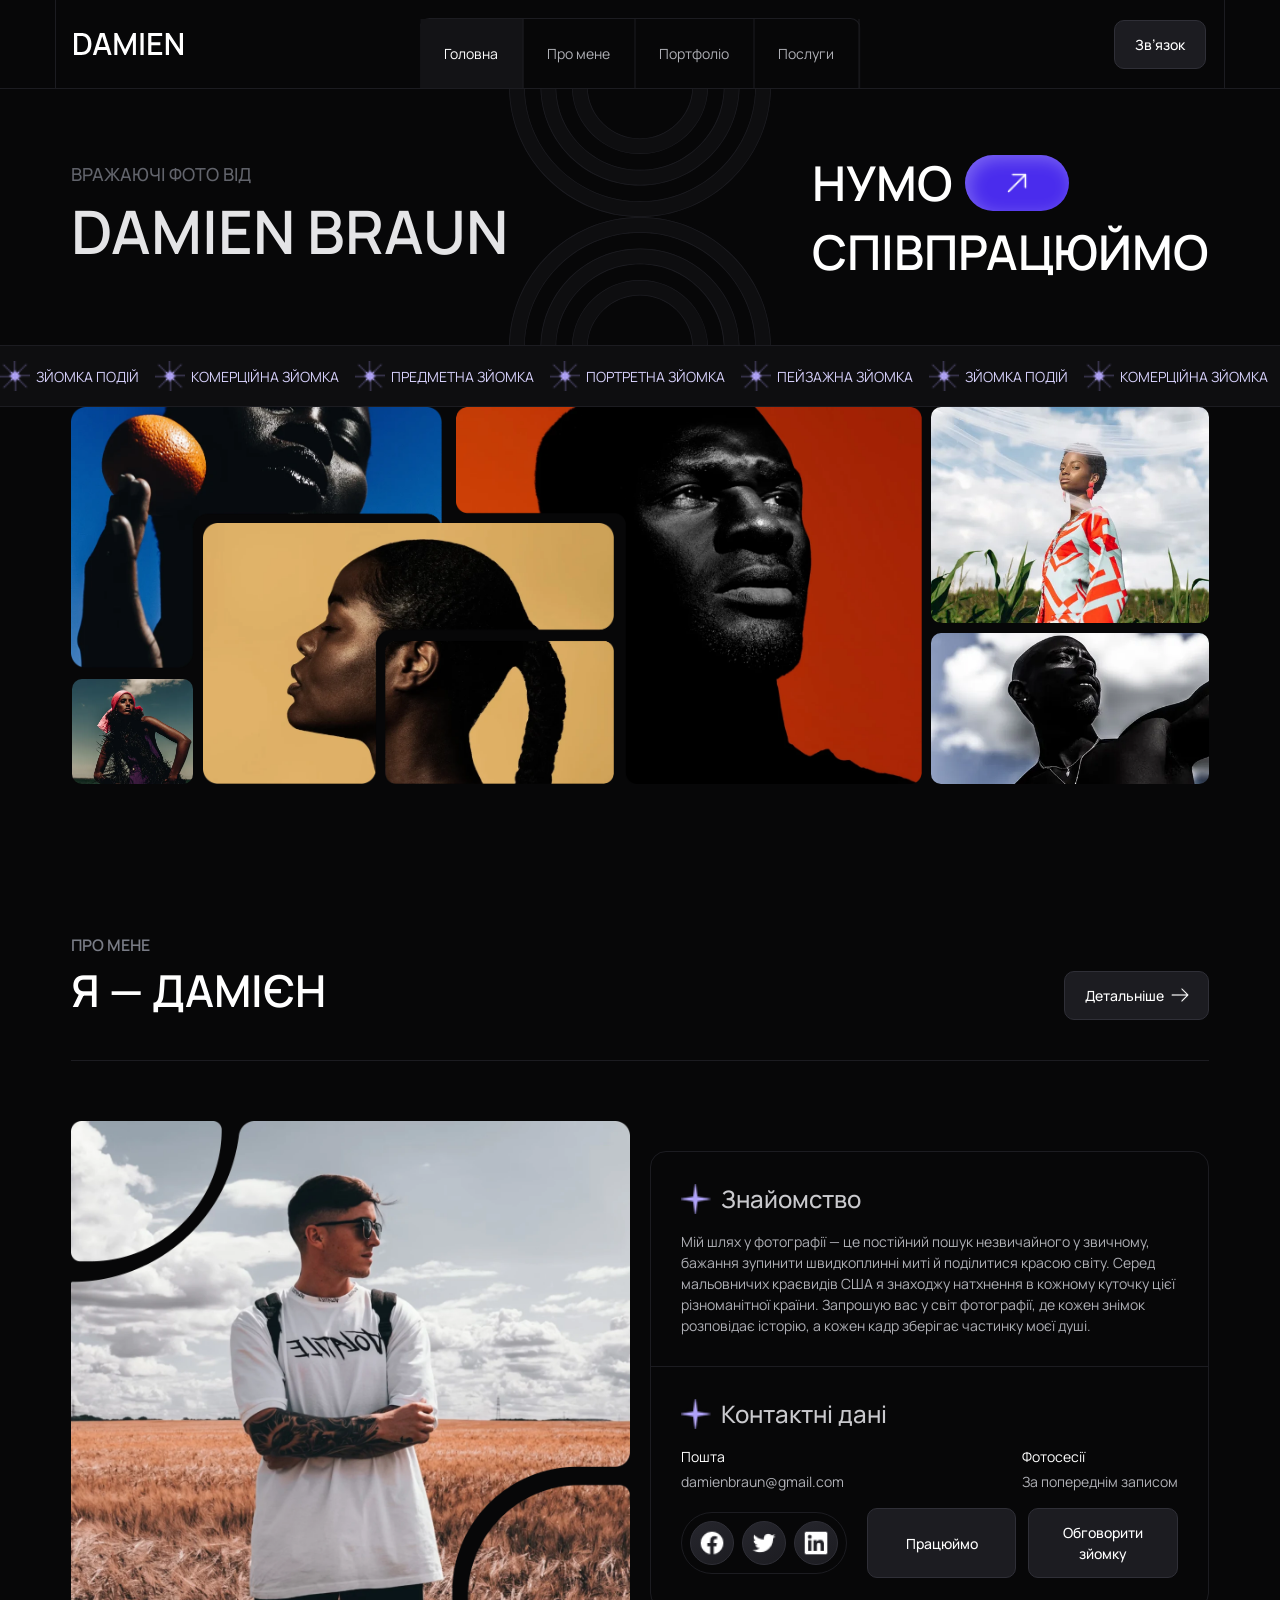
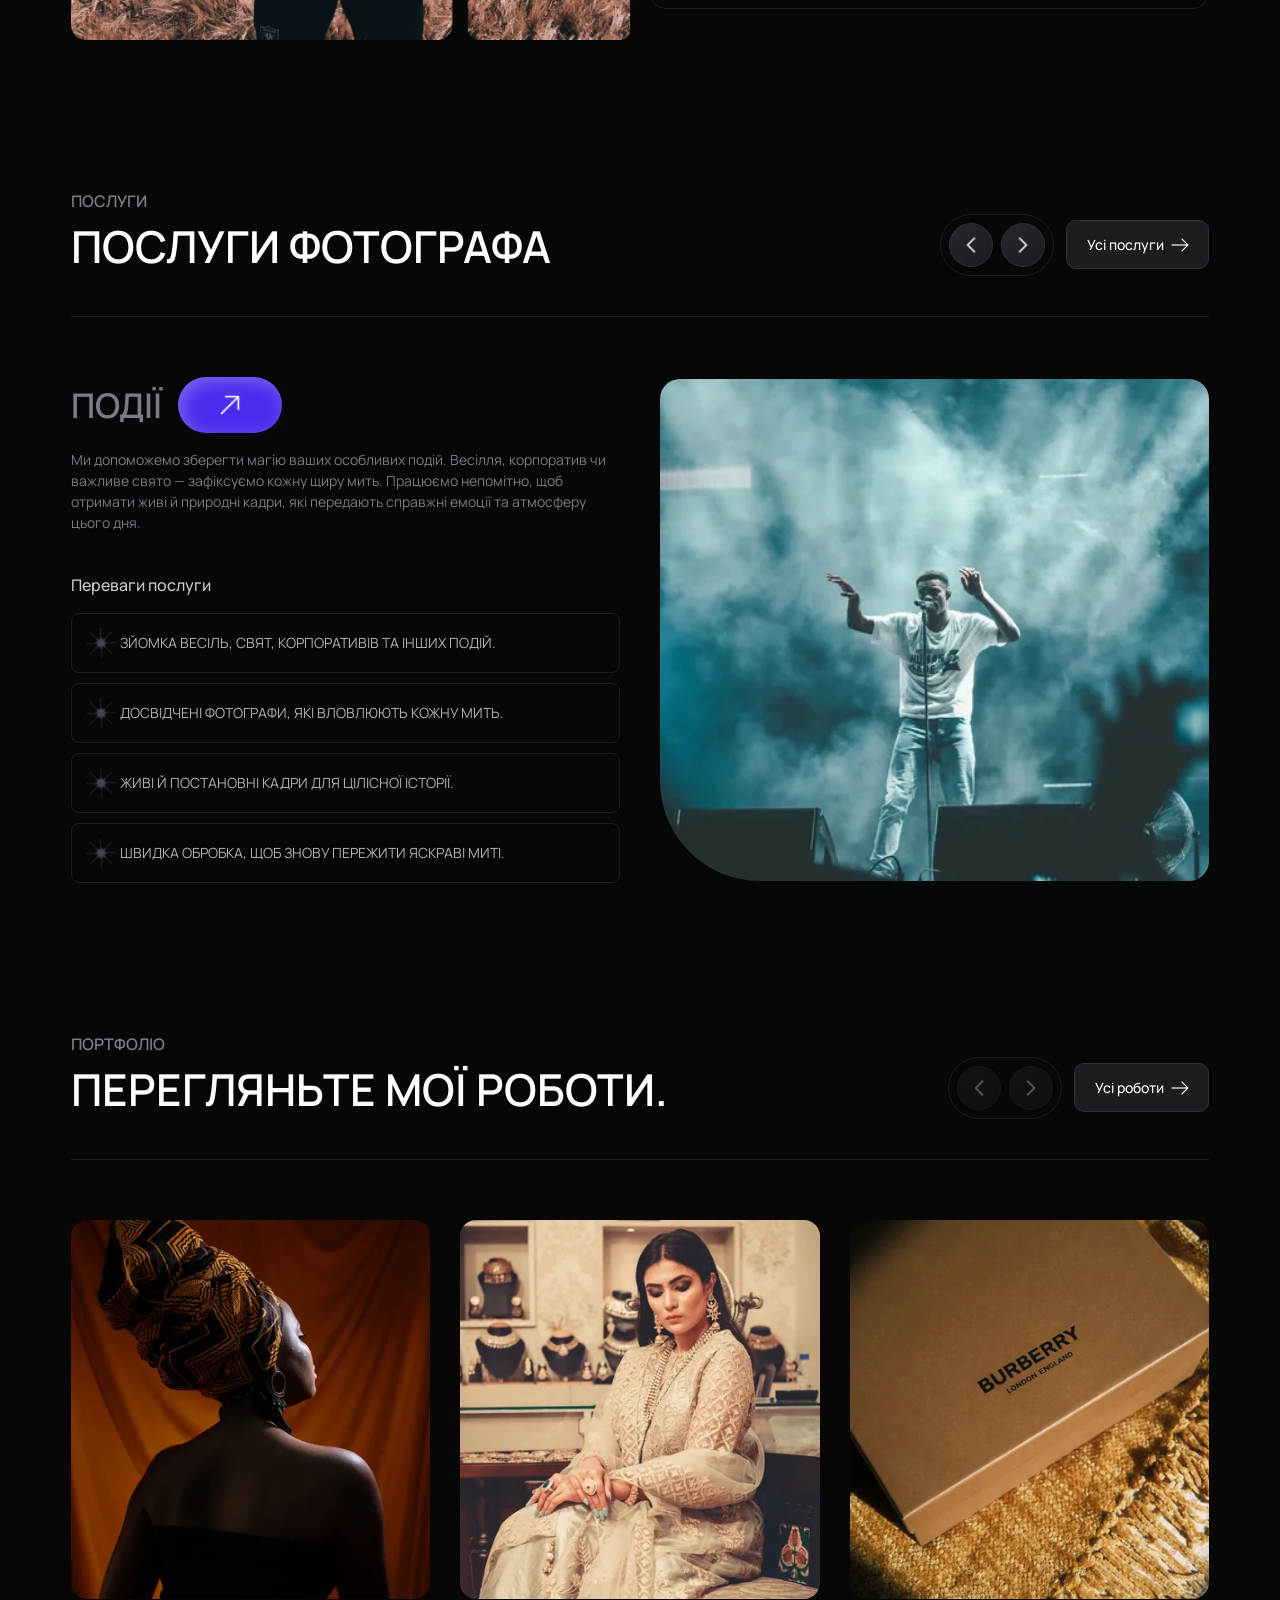
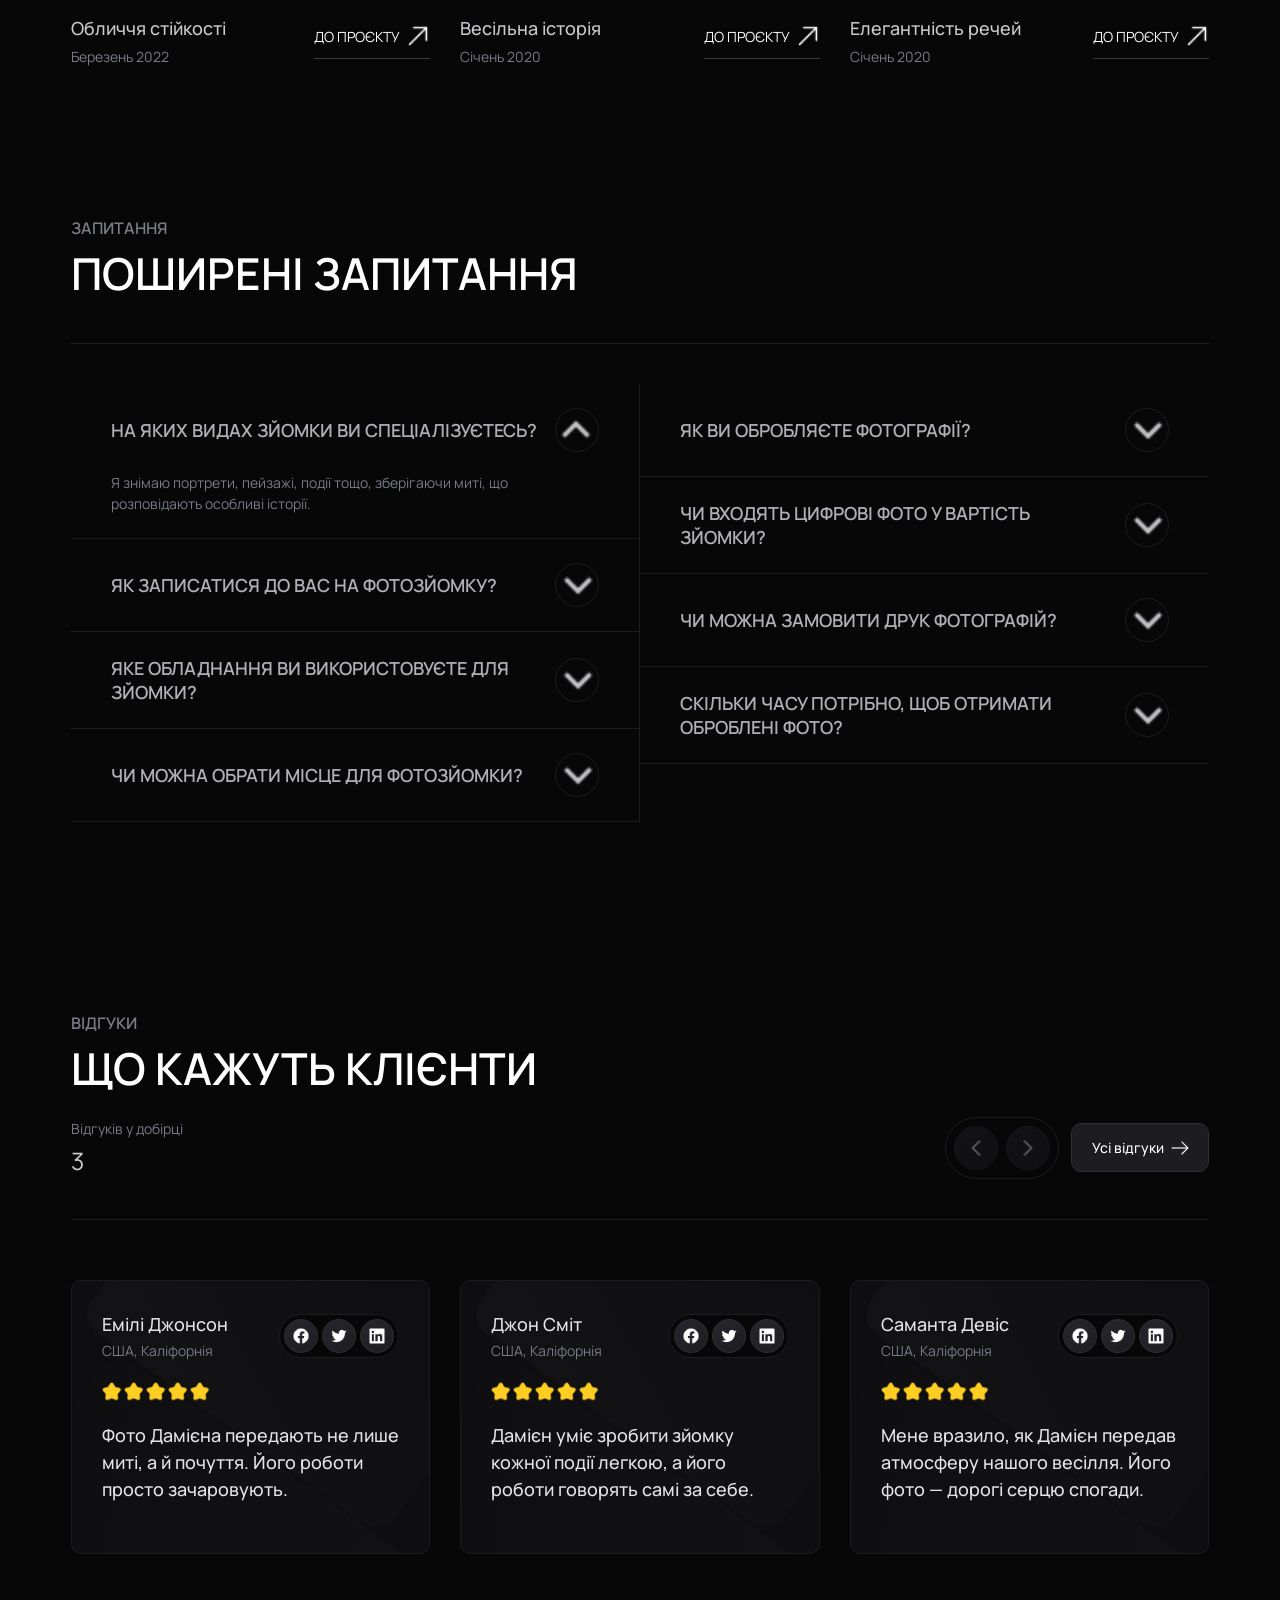
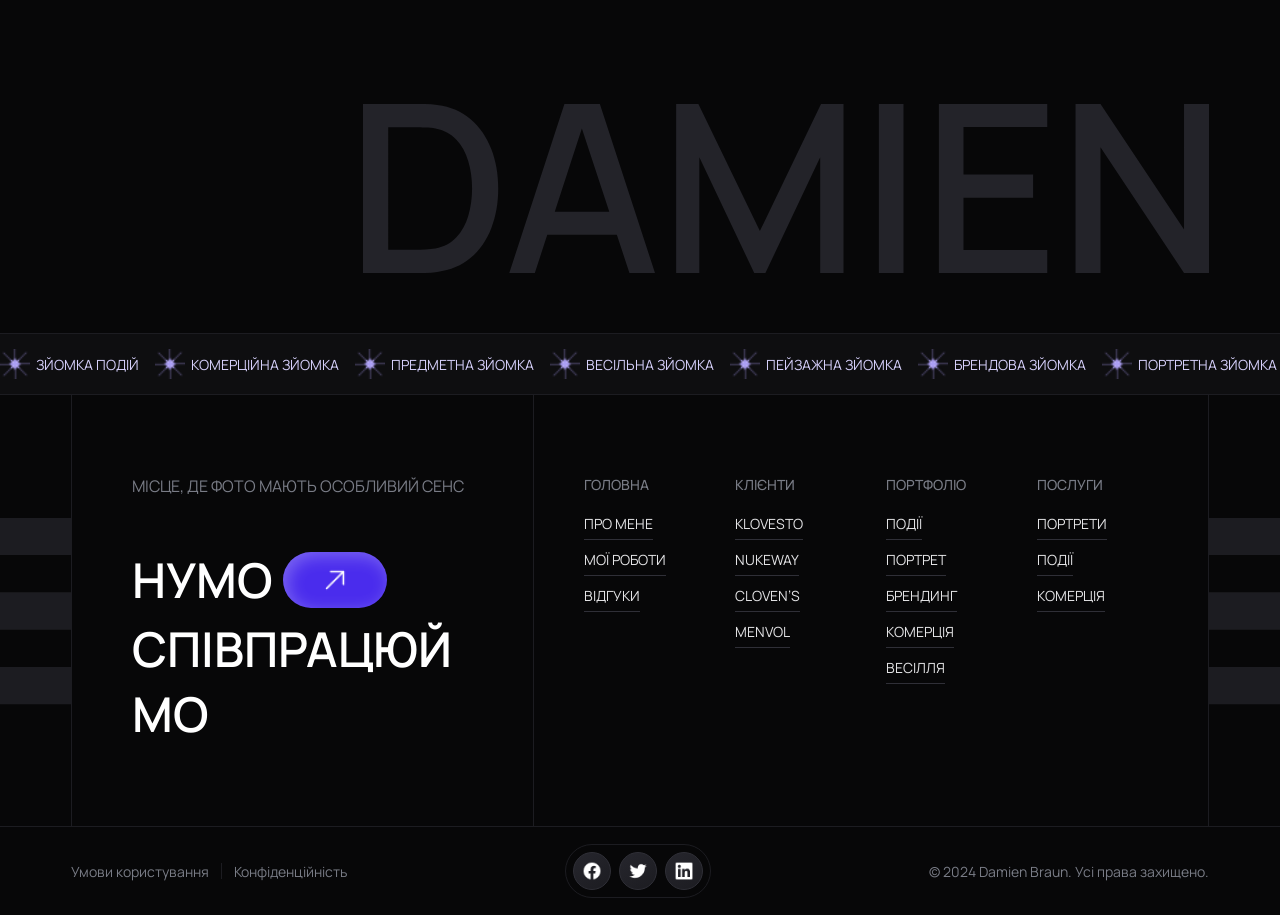
==== index.html @ 1ce7ab36 "Publish Services and unify shared site interactions Add Services packages and assets, preserve edita" ====
<!DOCTYPE html>
<html lang="uk">
    <head>
        <meta charset="UTF-8">
        <meta name="viewport" content="width=device-width, initial-scale=1.0">
        <meta name="theme-color" content="#070708">
        <meta name="color-scheme" content="dark">
        <title>Дамієн Браун — фотограф | Головна</title>
        <meta name="description" content="Портфоліо фотографа Дамієна Брауна: портрети, зйомка подій і комерційні проєкти. Перегляньте роботи, відгуки та обговоріть власну фотосесію.">
        <link rel="preconnect" href="https://fonts.googleapis.com">
        <link rel="preconnect" href="https://fonts.gstatic.com" crossorigin>
        <link href="https://fonts.googleapis.com/css2?family=Manrope:wght@400;500;600&amp;display=swap" rel="stylesheet">
        <link rel="stylesheet" href="assets/css/_variables.css">
        <link rel="stylesheet" href="assets/css/style.css">
        <link rel="icon" href="assets/favicon.svg" type="image/svg+xml">
        <script src="assets/js/main.js" defer></script>
    </head>
    <body>
        <a class="skip-link" href="#main-content">Перейти до вмісту</a>
        <header class="header" id="main-header">
            <div class="navbar">
                <a class="logo" href="index.html" aria-label="Дамієн — головна сторінка"><img src="assets/images/home/logo.svg" alt="" width="135" height="27"></a>
                <nav class="nav-links" id="nav-links" aria-label="Основна навігація">
                    <a href="index.html" class="nav-btn home active" aria-current="page">Головна</a>
                    <a href="about.html" class="nav-btn about">Про мене</a>
                    <a href="portfolio.html" class="nav-btn portfolio">Портфоліо</a>
                    <a href="services.html" class="nav-btn services">Послуги</a>
                    <button class="nav-btn mobile-contact-btn" type="button" data-dialog="contactModal" aria-haspopup="dialog">Зв’язок</button>
                </nav>
                <button class="contact-btn" id="open-modal-btn" type="button" data-dialog="contactModal" aria-haspopup="dialog" aria-label="Обговорити фотозйомку">Зв’язок</button>
                <button class="burger-menu" id="burger-menu" type="button" aria-label="Відкрити меню" aria-expanded="false" aria-controls="nav-links">
                    <span class="icon icon-menu" aria-hidden="true"></span>
                </button>
            </div>
        </header>
        <noscript><p class="contact-fallback">Для запису напишіть <a href="mailto:damienbraun@gmail.com">damienbraun@gmail.com</a>. Діалогова форма потребує JavaScript.</p></noscript>
        <main id="main-content" tabindex="-1">
            <section class="hero-section" id="home">
                <div class="hero-sub">
                    <div class="hero-text-container">
                        <p class="subtitle">Вражаючі фото від</p>
                        <h1 class="title">Damien Braun</h1>
                    </div>
                    <div class="vector-block">
                        <img src="assets/images/home/hero-decoration.svg" alt="" class="abstract-img" width="346" height="328">
                    </div>
                    <div class="hero-action-container">
                        <div class="lets-row">
                            <span class="lets-text">Нумо</span>
                            <button class="action-btn" type="button" data-dialog="contactModal" aria-haspopup="dialog" aria-label="Обговорити фотозйомку">
                                <span class="icon icon-arrow" aria-hidden="true"></span>
                            </button>
                        </div>
                        <span class="work-text">Співпрацюймо</span>
                    </div>
                </div>
            </section>
            <section class="marquee-section">
                <h2 class="visually-hidden">Види фотозйомки</h2>
                <div class="marquee-content">
                    <div class="marquee-item">
                        <span class="icon icon-spark" aria-hidden="true"></span>
                        <span>Зйомка подій</span>
                    </div>
                    <div class="marquee-item">
                        <span class="icon icon-spark" aria-hidden="true"></span>
                        <span>Комерційна зйомка</span>
                    </div>
                    <div class="marquee-item">
                        <span class="icon icon-spark" aria-hidden="true"></span>
                        <span>Предметна зйомка</span>
                    </div>
                    <div class="marquee-item">
                        <span class="icon icon-spark" aria-hidden="true"></span>
                        <span>Портретна зйомка</span>
                    </div>
                    <div class="marquee-item">
                        <span class="icon icon-spark" aria-hidden="true"></span>
                        <span>Пейзажна зйомка</span>
                    </div>
                </div>
                <div class="marquee-content" aria-hidden="true">
                    <div class="marquee-item">
                        <span class="icon icon-spark" aria-hidden="true"></span>
                        <span>Зйомка подій</span>
                    </div>
                    <div class="marquee-item">
                        <span class="icon icon-spark" aria-hidden="true"></span>
                        <span>Комерційна зйомка</span>
                    </div>
                    <div class="marquee-item">
                        <span class="icon icon-spark" aria-hidden="true"></span>
                        <span>Предметна зйомка</span>
                    </div>
                    <div class="marquee-item">
                        <span class="icon icon-spark" aria-hidden="true"></span>
                        <span>Портретна зйомка</span>
                    </div>
                    <div class="marquee-item">
                        <span class="icon icon-spark" aria-hidden="true"></span>
                        <span>Пейзажна зйомка</span>
                    </div>
                </div>
            </section>
            <section class="portfolio-collage-section">
                <h2 class="visually-hidden">Галерея робіт</h2>
                <div class="collage-container">
                    <picture class="img-1">
                        <source media="(min-width: 1760px)" srcset="assets/images/home/hero-1-desktop.webp">
                        <source media="(min-width: 640px)" srcset="assets/images/home/hero-1-laptop.webp">
                        <img src="assets/images/home/hero-1-mobile.webp" alt="Студійний портрет із помаранчем на синьому тлі" width="234" height="309" decoding="async">
                    </picture>
                    <img src="assets/images/2.webp" alt="Портрет моделі у темному вбранні на природі" class="img-2" srcset="assets/images/2-small.webp 480w, assets/images/2.webp 1120w" sizes="(min-width: 1760px) 170px, (min-width: 1024px) 140px, 11vw" width="1120" height="1400" decoding="async">
                    <picture class="img-3">
                        <source media="(min-width: 1760px)" srcset="assets/images/home/hero-3-desktop.webp">
                        <source media="(min-width: 640px)" srcset="assets/images/home/hero-3-laptop.webp">
                        <img src="assets/images/home/hero-3-mobile.webp" alt="Профіль жінки на теплому золотистому тлі" width="259" height="309" decoding="async">
                    </picture>
                    <picture class="img-4">
                        <source media="(min-width: 1760px)" srcset="assets/images/home/hero-4-desktop.webp">
                        <source media="(min-width: 640px)" srcset="assets/images/home/hero-4-laptop.webp">
                        <img src="assets/images/home/hero-4-mobile.webp" alt="Виразний чоловічий портрет на помаранчевому тлі" width="293" height="446" decoding="async">
                    </picture>
                    <img src="assets/images/5.webp" alt="Модель у яскравому вбранні серед рослин" class="img-5" srcset="assets/images/5-small.webp 480w, assets/images/5.webp 1120w" sizes="(min-width: 1760px) 390px, (min-width: 1024px) 320px, 25vw" width="1120" height="1400" decoding="async">
                    <img src="assets/images/6.webp" alt="Чорно-білий чоловічий портрет" class="img-6" srcset="assets/images/6-small.webp 480w, assets/images/6.webp 1120w" sizes="(min-width: 1760px) 390px, (min-width: 1024px) 320px, 25vw" width="1120" height="1400" decoding="async">
                </div>
            </section>
            <section class="about-section" id="about">
                <div class="about-container">
                    <div class="about-header">
                        <div class="about-text-container">
                            <span class="about-subtitle">Про мене</span>
                            <h2 class="about-title">Я — Дамієн</h2>
                        </div>
                        <a href="about.html" class="about-btn">Детальніше <span class="icon icon-arrow icon-inline" aria-hidden="true"></span></a>
                    </div>
                    <div class="about-content">
                        <picture class="about-image-block">
                            <source media="(min-width: 1760px)" srcset="assets/images/home/about-desktop.webp">
                            <source media="(min-width: 640px)" srcset="assets/images/home/about-laptop.webp">
                            <img src="assets/images/home/about-mobile.webp" alt="Дамієн Браун із камерою в полі під хмарним небом" class="about-main-img" width="716" height="750" decoding="async" loading="lazy">
                        </picture>
                        <div class="about-info-block">
                            <div class="info-top" id="about-info">
                                <div class="info-title-row">
                                    <span class="icon icon-star" aria-hidden="true"></span>
                                    <h3>Знайомство</h3>
                                </div>
                                <p class="info-paragraph">Мій шлях у фотографії — це постійний пошук незвичайного у звичному, бажання зупинити швидкоплинні миті й поділитися красою світу. Серед мальовничих краєвидів США я знаходжу натхнення в кожному куточку цієї різноманітної країни. Запрошую вас у світ фотографії, де кожен знімок розповідає історію, а кожен кадр зберігає частинку моєї душі.</p>
                            </div>
                            <div class="info-bottom">
                                <div class="info-title-row">
                                    <span class="icon icon-star" aria-hidden="true"></span>
                                    <h3>Контактні дані</h3>
                                </div>
                                <div class="contact-details">
                                    <div class="contact-col">
                                        <span class="contact-label">Пошта</span>
                                        <a class="contact-value" href="mailto:damienbraun@gmail.com">damienbraun@gmail.com</a>
                                    </div>
                                    <div class="contact-col">
                                        <span class="contact-label">Фотосесії</span>
                                        <span class="contact-value">За попереднім записом</span>
                                    </div>
                                </div>
                                <div class="contact-actions">
                                    <div class="social-buttons social-icon-container">
                                        <a href="https://www.facebook.com/" target="_blank" class="social-btn" rel="noopener noreferrer" aria-label="Facebook — головна сторінка платформи (нова вкладка)">
                                            <span class="icon icon-facebook" aria-hidden="true"></span>
                                        </a>
                                        <a href="https://x.com/" target="_blank" class="social-btn" rel="noopener noreferrer" aria-label="X — головна сторінка платформи (нова вкладка)">
                                            <span class="icon icon-twitter" aria-hidden="true"></span>
                                        </a>
                                        <a href="https://www.linkedin.com/" target="_blank" class="social-btn" rel="noopener noreferrer" aria-label="LinkedIn — головна сторінка платформи (нова вкладка)">
                                            <span class="icon icon-linkedin" aria-hidden="true"></span>
                                        </a>
                                    </div>
                                    <div class="action-buttons">
                                        <button class="action-btn-outline" type="button" data-dialog="contactModal" aria-haspopup="dialog">Працюймо</button>
                                        <button class="action-btn-outline" type="button" data-dialog="contactModal" aria-haspopup="dialog">Обговорити зйомку</button>
                                    </div>
                                </div>
                            </div>
                        </div>
                    </div>
                </div>
            </section>
            <section class="services-section" id="services">
                <div class="services-container">
                    <div class="services-header">
                        <div class="services-text-container">
                            <span class="services-subtitle">Послуги</span>
                            <h2 class="services-title">Послуги фотографа</h2>
                        </div>
                        <div class="services-actions">
                            <div class="slider-buttons">
                                <button class="slider-btn" type="button" aria-label="Попередня послуга" data-direction="-1">
                                    <span class="icon icon-left" aria-hidden="true"></span>
                                </button>
                                <button class="slider-btn" type="button" aria-label="Наступна послуга" data-direction="1">
                                    <span class="icon icon-right" aria-hidden="true"></span>
                                </button>
                            </div>
                            <button class="view-all-btn" type="button" data-dialog="servicesDialog" aria-haspopup="dialog">Усі послуги <span class="icon icon-arrow icon-inline" aria-hidden="true"></span></button>
                        </div>
                    </div>
                    <div class="services-content">
                        <div class="services-info-block">
                            <div class="service-top">
                                <div class="service-title-row">
                                    <h3>Події</h3>
                                    <button class="service-action-btn" type="button" data-dialog="contactModal" aria-haspopup="dialog" aria-label="Обговорити фотозйомку">
                                        <span class="icon icon-arrow" aria-hidden="true"></span>
                                    </button>
                                </div>
                                <p class="service-paragraph">Ми допоможемо зберегти магію ваших особливих подій. Весілля, корпоратив чи важливе свято — зафіксуємо кожну щиру мить. Працюємо непомітно, щоб отримати живі й природні кадри, які передають справжні емоції та атмосферу цього дня.</p>
                            </div>
                            <div class="service-bottom">
                                <h4>Переваги послуги</h4>
                                <ul class="highlights-list">
                                    <li class="highlight-item">
                                        <span class="icon icon-highlight" aria-hidden="true"></span>
                                        <span>Зйомка весіль, свят, корпоративів та інших подій.</span>
                                    </li>
                                    <li class="highlight-item">
                                        <span class="icon icon-highlight" aria-hidden="true"></span>
                                        <span>Досвідчені фотографи, які вловлюють кожну мить.</span>
                                    </li>
                                    <li class="highlight-item">
                                        <span class="icon icon-highlight" aria-hidden="true"></span>
                                        <span>Живі й постановні кадри для цілісної історії.</span>
                                    </li>
                                    <li class="highlight-item">
                                        <span class="icon icon-highlight" aria-hidden="true"></span>
                                        <span>Швидка обробка, щоб знову пережити яскраві миті.</span>
                                    </li>
                                </ul>
                            </div>
                        </div>
                        <div class="services-image-block">
                            <img src="assets/images/8.webp" alt="Виконавець на сцені серед світла та диму" srcset="assets/images/8-small.webp 600w, assets/images/8.webp 1400w" sizes="(min-width: 1760px) 500px, (min-width: 1024px) 30vw, 90vw" width="1400" height="933" decoding="async" loading="lazy">
                        </div>
                    </div>
                </div>
            </section>
            <section class="portfolio-works-section" id="portfolio">
                <div class="portfolio-works-container">
                    <div class="portfolio-works-header">
                        <div class="portfolio-works-text">
                            <span class="portfolio-works-subtitle">Портфоліо</span>
                            <h2 class="portfolio-works-title">Перегляньте мої роботи.</h2>
                        </div>
                        <div class="portfolio-works-actions">
                            <div class="portfolio-slider-buttons">
                                <button class="portfolio-slider-btn" type="button" aria-label="Попередня робота" data-direction="-1">
                                    <span class="icon icon-left" aria-hidden="true"></span>
                                </button>
                                <button class="portfolio-slider-btn" type="button" aria-label="Наступна робота" data-direction="1">
                                    <span class="icon icon-right" aria-hidden="true"></span>
                                </button>
                            </div>
                            <button class="portfolio-view-all" type="button" data-dialog="portfolioDialog" aria-haspopup="dialog">Усі роботи <span class="icon icon-arrow icon-inline" aria-hidden="true"></span></button>
                        </div>
                    </div>
                    <div class="portfolio-cards-container" id="portfolio-cards" tabindex="0" role="region" aria-label="Роботи фотографа">
                        <article class="portfolio-card">
                            <img src="assets/images/9.webp" alt="Студійний портрет жінки в золотистому головному уборі" class="portfolio-card-img" srcset="assets/images/9-small.webp 400w, assets/images/9.webp 933w" sizes="(min-width: 1760px) 500px, (min-width: 1024px) 30vw, 90vw" width="933" height="1400" decoding="async" loading="lazy">
                            <div class="portfolio-card-info">
                                <div class="portfolio-card-text">
                                    <h3 class="portfolio-card-title">Обличчя стійкості</h3>
                                    <span class="portfolio-card-date">Березень 2022</span>
                                </div>
                                <button class="portfolio-card-btn" type="button" data-dialog="projectDialog" aria-haspopup="dialog" aria-label="Переглянути проєкт «Обличчя стійкості»" data-project="0">
                                    <span class="portfolio-card-btn-text">До проєкту</span>
                                    <span class="icon icon-arrow" aria-hidden="true"></span>
                                </button>
                            </div>
                        </article>
                        <article class="portfolio-card">
                            <img src="assets/images/10.webp" alt="Наречена у світлій весільній сукні" class="portfolio-card-img" srcset="assets/images/10-small.webp 400w, assets/images/10.webp 933w" sizes="(min-width: 1760px) 500px, (min-width: 1024px) 30vw, 90vw" width="933" height="1400" decoding="async" loading="lazy">
                            <div class="portfolio-card-info">
                                <div class="portfolio-card-text">
                                    <h3 class="portfolio-card-title">Весільна історія</h3>
                                    <span class="portfolio-card-date">Січень 2020</span>
                                </div>
                                <button class="portfolio-card-btn" type="button" data-dialog="projectDialog" aria-haspopup="dialog" aria-label="Переглянути проєкт «Весільна історія»" data-project="1">
                                    <span class="portfolio-card-btn-text">До проєкту</span>
                                    <span class="icon icon-arrow" aria-hidden="true"></span>
                                </button>
                            </div>
                        </article>
                        <article class="portfolio-card">
                            <img src="assets/images/11.webp" alt="Предметна композиція з пакуванням бренду на теплій текстурній поверхні" class="portfolio-card-img" srcset="assets/images/11-small.webp 400w, assets/images/11.webp 933w" sizes="(min-width: 1760px) 500px, (min-width: 1024px) 30vw, 90vw" width="933" height="1400" decoding="async" loading="lazy">
                            <div class="portfolio-card-info">
                                <div class="portfolio-card-text">
                                    <h3 class="portfolio-card-title">Елегантність речей</h3>
                                    <span class="portfolio-card-date">Січень 2020</span>
                                </div>
                                <button class="portfolio-card-btn" type="button" data-dialog="projectDialog" aria-haspopup="dialog" aria-label="Переглянути проєкт «Елегантність речей»" data-project="2">
                                    <span class="portfolio-card-btn-text">До проєкту</span>
                                    <span class="icon icon-arrow" aria-hidden="true"></span>
                                </button>
                            </div>
                        </article>
                    </div>
                </div>
            </section>
            <section class="faq-section" id="faq">
                <div class="faq-container">
                    <div class="faq-header">
                        <div class="faq-text-container">
                            <span class="faq-subtitle">Запитання</span>
                            <h2 class="faq-title">Поширені запитання</h2>
                        </div>
                    </div>
                    <div class="faq-content">
                        <div class="faq-col faq-col-left">
                            <details class="faq-item" open="">
                                <summary class="faq-summary">
                                    <h3 class="faq-item-title">На яких видах зйомки ви спеціалізуєтесь?</h3>
                                    <span class="icon icon-down" aria-hidden="true"></span>
                                </summary>
                                <p class="faq-item-paragraph">Я знімаю портрети, пейзажі, події тощо, зберігаючи миті, що розповідають особливі історії.</p>
                            </details>
                            <details class="faq-item">
                                <summary class="faq-summary">
                                    <h3 class="faq-item-title">Як записатися до вас на фотозйомку?</h3>
                                    <span class="icon icon-down" aria-hidden="true"></span>
                                </summary>
                                <p class="faq-item-paragraph">Для запису заповніть контактну форму або напишіть мені на електронну пошту.</p>
                            </details>
                            <details class="faq-item">
                                <summary class="faq-summary">
                                    <h3 class="faq-item-title">Яке обладнання ви використовуєте для зйомки?</h3>
                                    <span class="icon icon-down" aria-hidden="true"></span>
                                </summary>
                                <p class="faq-item-paragraph">Для високої якості я використовую професійні камери й освітлення.</p>
                            </details>
                            <details class="faq-item">
                                <summary class="faq-summary">
                                    <h3 class="faq-item-title">Чи можна обрати місце для фотозйомки?</h3>
                                    <span class="icon icon-down" aria-hidden="true"></span>
                                </summary>
                                <p class="faq-item-paragraph">Звісно! Ми можемо провести зйомку в студії або в обраному вами місці.</p>
                            </details>
                        </div>
                        <div class="faq-col faq-col-right">
                            <details class="faq-item">
                                <summary class="faq-summary">
                                    <h3 class="faq-item-title">Як ви обробляєте фотографії?</h3>
                                    <span class="icon icon-down" aria-hidden="true"></span>
                                </summary>
                                <p class="faq-item-paragraph">Усі фото проходять ретельний відбір, корекцію кольору та якісну ретуш.</p>
                            </details>
                            <details class="faq-item">
                                <summary class="faq-summary">
                                    <h3 class="faq-item-title">Чи входять цифрові фото у вартість зйомки?</h3>
                                    <span class="icon icon-down" aria-hidden="true"></span>
                                </summary>
                                <p class="faq-item-paragraph">Так, цифрові фото високої якості входять до всіх стандартних пакетів.</p>
                            </details>
                            <details class="faq-item">
                                <summary class="faq-summary">
                                    <h3 class="faq-item-title">Чи можна замовити друк фотографій?</h3>
                                    <span class="icon icon-down" aria-hidden="true"></span>
                                </summary>
                                <p class="faq-item-paragraph">Так, друк можна замовити. Напишіть мені, щоб узгодити формат, матеріали та вартість.</p>
                            </details>
                            <details class="faq-item">
                                <summary class="faq-summary">
                                    <h3 class="faq-item-title">Скільки часу потрібно, щоб отримати оброблені фото?</h3>
                                    <span class="icon icon-down" aria-hidden="true"></span>
                                </summary>
                                <p class="faq-item-paragraph">Зазвичай це 1–2 тижні, залежно від обсягу роботи.</p>
                            </details>
                        </div>
                    </div>
                </div>
            </section>
            <section class="testimonials-section" id="testimonials">
                <div class="testimonials-container">
                    <div class="testimonials-header">
                        <div class="testimonials-header-left">
                            <div class="testimonials-text-container">
                                <span class="testimonials-subtitle">Відгуки</span>
                                <h2 class="testimonials-title">Що кажуть клієнти</h2>
                            </div>
                            <div class="testimonials-total-reviews">
                                <span class="reviews-label">Відгуків у добірці</span>
                                <span class="reviews-number">3</span>
                            </div>
                        </div>
                        <div class="testimonials-actions">
                            <div class="slider-buttons testimonials-slider-buttons">
                                <button class="slider-btn" type="button" aria-label="Попередній відгук" data-direction="-1">
                                    <span class="icon icon-left" aria-hidden="true"></span>
                                </button>
                                <button class="slider-btn" type="button" aria-label="Наступний відгук" data-direction="1">
                                    <span class="icon icon-right" aria-hidden="true"></span>
                                </button>
                            </div>
                            <button class="view-all-btn testimonials-view-all" type="button" data-dialog="reviewsDialog" aria-haspopup="dialog">Усі відгуки <span class="icon icon-arrow icon-inline" aria-hidden="true"></span></button>
                        </div>
                    </div>
                    <div class="data-feedback" id="data-feedback" role="status" hidden>
                        <span id="data-message"></span>
                        <button class="action-btn-outline" id="retry-data" type="button">Повторити</button>
                    </div>
                    <div class="testimonials-cards-container" id="testimonial-cards" tabindex="0" role="region" aria-label="Відгуки клієнтів">
                        <article class="testimonial-card">
                            <div class="testimonial-card-header">
                                <div class="testimonial-client-info">
                                    <h3 class="client-name">Емілі Джонсон</h3>
                                    <span class="client-location">США, Каліфорнія</span>
                                </div>
                                <div class="testimonial-socials social-icon-container">
                                    <a href="https://www.facebook.com/" target="_blank" class="social-btn-small" rel="noopener noreferrer" aria-label="Facebook — головна сторінка платформи (нова вкладка)">
                                        <span class="icon icon-facebook" aria-hidden="true"></span>
                                    </a>
                                    <a href="https://x.com/" target="_blank" class="social-btn-small" rel="noopener noreferrer" aria-label="X — головна сторінка платформи (нова вкладка)">
                                        <span class="icon icon-twitter" aria-hidden="true"></span>
                                    </a>
                                    <a href="https://www.linkedin.com/" target="_blank" class="social-btn-small" rel="noopener noreferrer" aria-label="LinkedIn — головна сторінка платформи (нова вкладка)">
                                        <span class="icon icon-linkedin" aria-hidden="true"></span>
                                    </a>
                                </div>
                            </div>
                            <div class="testimonial-stars" role="img" aria-label="Оцінка: 5 із 5">
                                <span class="icon icon-rating" aria-hidden="true"></span>
                                <span class="icon icon-rating" aria-hidden="true"></span>
                                <span class="icon icon-rating" aria-hidden="true"></span>
                                <span class="icon icon-rating" aria-hidden="true"></span>
                                <span class="icon icon-rating" aria-hidden="true"></span>
                            </div>
                            <p class="testimonial-text">Фото Дамієна передають не лише миті, а й почуття. Його роботи просто зачаровують.</p>
                        </article>
                        <article class="testimonial-card">
                            <div class="testimonial-card-header">
                                <div class="testimonial-client-info">
                                    <h3 class="client-name">Джон Сміт</h3>
                                    <span class="client-location">США, Каліфорнія</span>
                                </div>
                                <div class="testimonial-socials social-icon-container">
                                    <a href="https://www.facebook.com/" target="_blank" class="social-btn-small" rel="noopener noreferrer" aria-label="Facebook — головна сторінка платформи (нова вкладка)">
                                        <span class="icon icon-facebook" aria-hidden="true"></span>
                                    </a>
                                    <a href="https://x.com/" target="_blank" class="social-btn-small" rel="noopener noreferrer" aria-label="X — головна сторінка платформи (нова вкладка)">
                                        <span class="icon icon-twitter" aria-hidden="true"></span>
                                    </a>
                                    <a href="https://www.linkedin.com/" target="_blank" class="social-btn-small" rel="noopener noreferrer" aria-label="LinkedIn — головна сторінка платформи (нова вкладка)">
                                        <span class="icon icon-linkedin" aria-hidden="true"></span>
                                    </a>
                                </div>
                            </div>
                            <div class="testimonial-stars" role="img" aria-label="Оцінка: 5 із 5">
                                <span class="icon icon-rating" aria-hidden="true"></span>
                                <span class="icon icon-rating" aria-hidden="true"></span>
                                <span class="icon icon-rating" aria-hidden="true"></span>
                                <span class="icon icon-rating" aria-hidden="true"></span>
                                <span class="icon icon-rating" aria-hidden="true"></span>
                            </div>
                            <p class="testimonial-text">Дамієн уміє зробити зйомку кожної події легкою, а його роботи говорять самі за себе.</p>
                        </article>
                        <article class="testimonial-card">
                            <div class="testimonial-card-header">
                                <div class="testimonial-client-info">
                                    <h3 class="client-name">Саманта Девіс</h3>
                                    <span class="client-location">США, Каліфорнія</span>
                                </div>
                                <div class="testimonial-socials social-icon-container">
                                    <a href="https://www.facebook.com/" target="_blank" class="social-btn-small" rel="noopener noreferrer" aria-label="Facebook — головна сторінка платформи (нова вкладка)">
                                        <span class="icon icon-facebook" aria-hidden="true"></span>
                                    </a>
                                    <a href="https://x.com/" target="_blank" class="social-btn-small" rel="noopener noreferrer" aria-label="X — головна сторінка платформи (нова вкладка)">
                                        <span class="icon icon-twitter" aria-hidden="true"></span>
                                    </a>
                                    <a href="https://www.linkedin.com/" target="_blank" class="social-btn-small" rel="noopener noreferrer" aria-label="LinkedIn — головна сторінка платформи (нова вкладка)">
                                        <span class="icon icon-linkedin" aria-hidden="true"></span>
                                    </a>
                                </div>
                            </div>
                            <div class="testimonial-stars" role="img" aria-label="Оцінка: 5 із 5">
                                <span class="icon icon-rating" aria-hidden="true"></span>
                                <span class="icon icon-rating" aria-hidden="true"></span>
                                <span class="icon icon-rating" aria-hidden="true"></span>
                                <span class="icon icon-rating" aria-hidden="true"></span>
                                <span class="icon icon-rating" aria-hidden="true"></span>
                            </div>
                            <p class="testimonial-text">Мене вразило, як Дамієн передав атмосферу нашого весілля. Його фото — дорогі серцю спогади.</p>
                        </article>
                    </div>
                    <noscript>
                        <p class="form-help">Показано збережену добірку відгуків. Увімкніть JavaScript для оновлення даних і керування слайдерами.</p>
                    </noscript>
                </div>
            </section>
            <section class="bottom-logo-section">
                <h2 class="visually-hidden">Логотип Дамієна</h2>
                <div class="bottom-logo-container">
                    <img src="assets/images/home/footer-logo.svg" alt="" class="bottom-massive-logo" width="1063" height="213">
                </div>
            </section>
            <section class="marquee-section bottom-marquee">
                <h2 class="visually-hidden">Інші послуги</h2>
                <div class="marquee-content">
                    <div class="marquee-item">
                        <span class="icon icon-spark" aria-hidden="true"></span>
                        <span>Зйомка подій</span>
                    </div>
                    <div class="marquee-item">
                        <span class="icon icon-spark" aria-hidden="true"></span>
                        <span>Комерційна зйомка</span>
                    </div>
                    <div class="marquee-item">
                        <span class="icon icon-spark" aria-hidden="true"></span>
                        <span>Предметна зйомка</span>
                    </div>
                    <div class="marquee-item">
                        <span class="icon icon-spark" aria-hidden="true"></span>
                        <span>Весільна зйомка</span>
                    </div>
                    <div class="marquee-item">
                        <span class="icon icon-spark" aria-hidden="true"></span>
                        <span>Пейзажна зйомка</span>
                    </div>
                    <div class="marquee-item">
                        <span class="icon icon-spark" aria-hidden="true"></span>
                        <span>Брендова зйомка</span>
                    </div>
                    <div class="marquee-item">
                        <span class="icon icon-spark" aria-hidden="true"></span>
                        <span>Портретна зйомка</span>
                    </div>
                </div>
                <div class="marquee-content" aria-hidden="true">
                    <div class="marquee-item">
                        <span class="icon icon-spark" aria-hidden="true"></span>
                        <span>Зйомка подій</span>
                    </div>
                    <div class="marquee-item">
                        <span class="icon icon-spark" aria-hidden="true"></span>
                        <span>Комерційна зйомка</span>
                    </div>
                    <div class="marquee-item">
                        <span class="icon icon-spark" aria-hidden="true"></span>
                        <span>Предметна зйомка</span>
                    </div>
                    <div class="marquee-item">
                        <span class="icon icon-spark" aria-hidden="true"></span>
                        <span>Весільна зйомка</span>
                    </div>
                    <div class="marquee-item">
                        <span class="icon icon-spark" aria-hidden="true"></span>
                        <span>Пейзажна зйомка</span>
                    </div>
                    <div class="marquee-item">
                        <span class="icon icon-spark" aria-hidden="true"></span>
                        <span>Брендова зйомка</span>
                    </div>
                    <div class="marquee-item">
                        <span class="icon icon-spark" aria-hidden="true"></span>
                        <span>Портретна зйомка</span>
                    </div>
                </div>
            </section>
        </main>
        <footer class="main-footer">
            <h2 class="visually-hidden">Навігація та зв’язок</h2>
            <div class="footer-top-container">
                <img src="assets/images/home/footer-decoration.svg" alt="" class="footer-vector-left" width="162" height="200">
                <div class="footer-top-content">
                    <div class="footer-left-block">
                        <span class="footer-tagline">Місце, де фото мають особливий сенс</span>
                        <div class="footer-call-to-action">
                            <div class="footer-cta-row">
                                <span class="footer-cta-text">Нумо</span>
                                <button class="footer-cta-btn" type="button" data-dialog="contactModal" aria-haspopup="dialog" aria-label="Обговорити фотозйомку">
                                    <span class="icon icon-arrow" aria-hidden="true"></span>
                                </button>
                            </div>
                            <span class="footer-cta-text">Співпрацюймо</span>
                        </div>
                    </div>
                    <div class="footer-right-block">
                        <div class="footer-links-col">
                            <h3 class="footer-links-title"><a href="index.html">Головна</a></h3>
                            <a href="about.html" class="footer-link">Про мене</a>
                            <a href="portfolio.html" class="footer-link">Мої роботи</a>
                            <a href="#testimonials" class="footer-link">Відгуки</a>
                        </div>
                        <div class="footer-links-col">
                            <h3 class="footer-links-title">Клієнти</h3>
                            <a href="#testimonials" class="footer-link">Klovesto</a>
                            <a href="#testimonials" class="footer-link">Nukeway</a>
                            <a href="#testimonials" class="footer-link">Cloven’s</a>
                            <a href="#testimonials" class="footer-link">MenVol</a>
                        </div>
                        <div class="footer-links-col">
                            <h3 class="footer-links-title">Портфоліо</h3>
                            <a href="portfolio.html#events" class="footer-link">Події</a>
                            <a href="portfolio.html#portraits" class="footer-link">Портрет</a>
                            <a href="portfolio.html#commercial" class="footer-link">Брендинг</a>
                            <a href="portfolio.html#commercial" class="footer-link">Комерція</a>
                            <a href="portfolio.html#events" class="footer-link">Весілля</a>
                        </div>
                        <div class="footer-links-col">
                            <h3 class="footer-links-title">Послуги</h3>
                            <a href="services.html#portraits" class="footer-link">Портрети</a>
                            <a href="services.html#events" class="footer-link">Події</a>
                            <a href="services.html#commercial" class="footer-link">Комерція</a>
                        </div>
                    </div>
                </div>
                <img src="assets/images/home/footer-decoration.svg" alt="" class="footer-vector-right" width="162" height="200">
            </div>
            <div class="footer-bottom-container">
                <div class="footer-bottom-left">
                    <button class="footer-bottom-link" type="button" data-dialog="termsDialog" aria-haspopup="dialog">Умови користування</button>
                    <div class="footer-divider"></div>
                    <button class="footer-bottom-link" type="button" data-dialog="privacyDialog" aria-haspopup="dialog">Конфіденційність</button>
                </div>
                <div class="footer-socials">
                    <a href="https://www.facebook.com/" target="_blank" class="social-btn-footer" rel="noopener noreferrer" aria-label="Facebook — головна сторінка платформи (нова вкладка)">
                        <span class="icon icon-facebook" aria-hidden="true"></span>
                    </a>
                    <a href="https://x.com/" target="_blank" class="social-btn-footer" rel="noopener noreferrer" aria-label="X — головна сторінка платформи (нова вкладка)">
                        <span class="icon icon-twitter" aria-hidden="true"></span>
                    </a>
                    <a href="https://www.linkedin.com/" target="_blank" class="social-btn-footer" rel="noopener noreferrer" aria-label="LinkedIn — головна сторінка платформи (нова вкладка)">
                        <span class="icon icon-linkedin" aria-hidden="true"></span>
                    </a>
                </div>
                <div class="footer-bottom-right">
                    <span>© 2024 Damien Braun. Усі права захищено.</span>
                </div>
            </div>
        </footer>
        <dialog class="dialog" id="contactModal" aria-labelledby="contact-title" aria-describedby="contact-help">
            <button class="close-btn" type="button" data-close-dialog aria-label="Закрити форму">×</button>
            <h2 class="dialog-title" id="contact-title">Обговорімо вашу зйомку</h2>
            <form class="contact-form" id="contactForm" method="dialog">
                <div class="form-field">
                    <label for="contact-name">Ваше ім’я (обов’язково)</label>
                    <input class="modal-input" id="contact-name" name="name" type="text" autocomplete="name" enterkeyhint="next" required minlength="2" maxlength="80" aria-describedby="contact-name-error" autofocus>
                    <span class="field-error" id="contact-name-error"></span>
                </div>
                <div class="form-field">
                    <label for="contact-email">Електронна пошта (обов’язково)</label>
                    <input class="modal-input" id="contact-email" name="email" type="email" inputmode="email" autocomplete="email" autocapitalize="none" spellcheck="false" enterkeyhint="next" required maxlength="254" aria-describedby="contact-email-error">
                    <span class="field-error" id="contact-email-error"></span>
                </div>
                <div class="form-field">
                    <label for="contact-service">Напрям зйомки</label>
                    <select class="modal-input" id="contact-service" name="service" autocomplete="off" aria-describedby="contact-service-error">
                        <option value="">Допоможіть обрати напрям</option>
                        <option value="Портретна зйомка">Портретна зйомка</option>
                        <option value="Зйомка подій">Зйомка подій</option>
                        <option value="Комерційна зйомка">Комерційна зйомка</option>
                    </select>
                    <span class="field-error" id="contact-service-error"></span>
                </div>
                <div class="form-field">
                    <label for="contact-package">Пакет</label>
                    <select class="modal-input" id="contact-package" name="package" autocomplete="off" aria-describedby="contact-package-error">
                        <option value="">Обговорити без пакета</option>
                        <optgroup label="Портретна зйомка" data-service="Портретна зйомка">
                            <option value="Індивідуальна">Індивідуальна</option>
                            <option value="Сімейна">Сімейна</option>
                            <option value="Для пари">Для пари</option>
                        </optgroup>
                        <optgroup label="Зйомка подій" data-service="Зйомка подій">
                            <option value="Весільна зйомка">Весільна зйомка</option>
                            <option value="Зйомка вечірки">Зйомка вечірки</option>
                            <option value="Корпоративні події">Корпоративні події</option>
                        </optgroup>
                        <optgroup label="Комерційна зйомка" data-service="Комерційна зйомка">
                            <option value="Предметна зйомка">Предметна зйомка</option>
                            <option value="Зйомка нерухомості">Зйомка нерухомості</option>
                            <option value="Зйомка для бренду">Зйомка для бренду</option>
                        </optgroup>
                    </select>
                    <span class="field-error" id="contact-package-error"></span>
                </div>
                <div class="form-field">
                    <label for="contact-message">Розкажіть про вашу ідею (обов’язково)</label>
                    <textarea class="modal-textarea" id="contact-message" name="body" autocomplete="off" enterkeyhint="enter" required minlength="10" maxlength="2000" aria-describedby="contact-message-help contact-message-error"></textarea>
                    <span class="form-help" id="contact-message-help">Від 10 до 2000 символів.</span>
                    <span class="field-error" id="contact-message-error"></span>
                </div>
                <p class="form-help" id="contact-help">Підготуйте звернення й надішліть його зі своєї поштової програми. Цей сайт не надсилає лист автоматично. Чернетка зберігається лише на цій відкритій сторінці.</p>
                <button class="action-btn-outline" type="submit">Підготувати лист</button>
                <p class="form-status" id="form-status" role="status" aria-live="polite" aria-atomic="true"></p>
                <a class="form-mail-link" id="prepared-mail" hidden>Відкрити поштову програму</a>
            </form>
        </dialog>
        <dialog class="dialog" id="projectDialog" aria-labelledby="project-title">
            <button class="close-btn" type="button" data-close-dialog aria-label="Закрити проєкт">×</button>
            <h2 class="dialog-title" id="project-title">Фотопроєкт</h2>
            <img class="project-image" id="project-image" src="assets/images/9-small.webp" alt="" loading="lazy">
            <p class="project-description" id="project-description"></p>
        </dialog>
        <dialog class="dialog" id="termsDialog" aria-labelledby="termsDialog-title">
            <button class="close-btn" type="button" data-close-dialog aria-label="Закрити вікно">×</button>
            <h2 class="dialog-title" id="termsDialog-title">Умови користування</h2>
            <div class="legal-content">
                <p>Матеріали не надають дозволу на комерційне використання зображень. Умови фотозйомки й використання фотографій узгоджуються окремо.</p>
            </div>
        </dialog>
        <dialog class="dialog" id="privacyDialog" aria-labelledby="privacyDialog-title">
            <button class="close-btn" type="button" data-close-dialog aria-label="Закрити вікно">×</button>
            <h2 class="dialog-title" id="privacyDialog-title">Конфіденційність</h2>
            <div class="legal-content">
                <p>Контактна форма перевіряє введення у вашому браузері та готує посилання для поштової програми. Повідомлення надсилається лише після вашої дії в поштовій програмі.</p>
                <p>Сайт не зберігає введені дані в базі, cookies або localStorage. Шрифт завантажується з Google Fonts; зовнішні соціальні посилання ведуть на відповідні платформи.</p>
            </div>
        </dialog>
        <dialog class="dialog collection-dialog" id="servicesDialog" aria-labelledby="services-dialog-title">
            <button class="close-btn" type="button" data-close-dialog aria-label="Закрити">×</button>
            <h2 class="dialog-title" id="services-dialog-title">Усі послуги</h2>
            <div class="collection-content"></div>
        </dialog>
        <dialog class="dialog collection-dialog" id="portfolioDialog" aria-labelledby="portfolio-dialog-title">
            <button class="close-btn" type="button" data-close-dialog aria-label="Закрити">×</button>
            <h2 class="dialog-title" id="portfolio-dialog-title">Добірка робіт</h2>
            <div class="collection-content"></div>
        </dialog>
        <dialog class="dialog collection-dialog" id="reviewsDialog" aria-labelledby="reviews-dialog-title">
            <button class="close-btn" type="button" data-close-dialog aria-label="Закрити">×</button>
            <h2 class="dialog-title" id="reviews-dialog-title">Відгуки клієнтів</h2>
            <div class="collection-content"></div>
        </dialog>
    </body>
</html>
---- assets/css/_variables.css ----
:root {
    --bg-main: #070708;
    --bg-header: #0e0e10;
    --bg-btn-nav: #131316;
    --bg-btn-contact: #1c1c21;
    --bg-accent: #4a2ced;
    --bg-gray: #e4e4e6;
    --text-white: #ffffff;
    --text-gray: #afb0b6;
    --text-muted: #797c86;
    --border-color: #1c1c21;
    --font-primary: "Manrope", sans-serif;
    --page-gutter: 1rem;
    --nav-gutter: 1rem;
    --content-width: 99.75rem;
    --section-spacing: 5rem;
    --section-gap: 2.5rem;
    --heading-padding: 1.25rem;
    --heading-size: 1.75rem;
    --subtitle-size: 0.875rem;
    --body-size: 0.875rem;
    --hero-title-size: 2.5rem;
    --hero-padding: 2.5rem;
    --cta-size: 1.75rem;
    --marquee-height: 3.875rem;
    --marquee-icon-size: 1.875rem;
    --collage-ratio: 358 / 223;
    --about-ratio: 358 / 375;
    --service-ratio: 358 / 301;
    --portfolio-ratio: 358 / 353;
    --panel-padding: 1.5rem;
    --info-gap: 0.75rem;
    --info-title-size: 1.25rem;
    --info-icon-size: 1.5rem;
    --service-title-size: 1.75rem;
    --faq-title-size: 1rem;
    --card-title-size: 1rem;
    --review-text-size: 1rem;
    --review-gap: 1.25rem;
    --review-min-height: 15.1875rem;
    --rating-size: 1.25rem;
    --highlight-icon-size: 1.875rem;
    --footer-logo-width: 19.6875rem;
    --logo-bottom-gap: 1.25rem;
    --footer-padding: 2.5rem;
    --footer-inline-padding: 1.25rem;
    --footer-cta-gap: 1.25rem;
    --footer-font-size: 0.875rem;
    --button-block-padding: 0.8125rem;
    --button-inline-padding: 1.25rem;
    --action-width: 5rem;
    --action-height: 3rem;
}
---- assets/css/style.css ----
*,
*::before,
*::after {
    box-sizing: border-box;
}

html {
    scroll-padding-top: 8rem;
    -webkit-text-size-adjust: 100%;
}

body {
    margin: 0;
    background: var(--bg-main);
    color: var(--text-white);
    font-family: var(--font-primary);
    line-height: 1.5;
    overflow-wrap: anywhere;
}

html.dialog-open,
body.dialog-open {
    overflow: hidden;
}

h1,
h2,
h3,
h4,
p {
    margin: 0;
}

a {
    color: inherit;
    text-decoration: none;
}

button,
input,
select,
textarea {
    font: inherit;
}

button {
    color: inherit;
    cursor: pointer;
}

button:disabled {
    cursor: default;
    opacity: 0.4;
}

img {
    display: block;
    max-width: 100%;
    height: auto;
}

:focus-visible {
    outline: 2px solid #b5a5ff;
    outline-offset: 5px;
}

.visually-hidden {
    position: absolute;
    width: 1px;
    height: 1px;
    padding: 0;
    overflow: hidden;
    clip: rect(0, 0, 0, 0);
    white-space: nowrap;
    border: 0;
}

.skip-link {
    position: fixed;
    top: 1rem;
    left: 1rem;
    z-index: 30;
    padding: 0.75rem 1rem;
    border-radius: 0.5rem;
    background: var(--bg-accent);
    transform: translateY(-200%);
}

.skip-link:focus {
    transform: translateY(0);
}

/* Shared controls */
.icon {
    --icon-size: 1.5rem;
    display: inline-block;
    flex: 0 0 auto;
    width: var(--icon-size);
    height: var(--icon-size);
    background: url("../images/icons/sprite.png") no-repeat;
    /* Each 32px sprite cell includes padding around the original 24px icon. */
    background-size: calc(var(--icon-size) * 18) calc(var(--icon-size) * 1.5);
    background-position: calc(var(--icon-size) * var(--icon-index) * -1.5 - var(--icon-size) / 4) center;
    vertical-align: middle;
}

.icon-arrow {
    --icon-index: 0;
}
.icon-left {
    --icon-index: 1;
}
.icon-right {
    --icon-index: 2;
}
.icon-down {
    --icon-index: 3;
}
.icon-star {
    --icon-index: 4;
}
.icon-highlight {
    --icon-index: 5;
}
.icon-rating {
    --icon-index: 6;
}
.icon-facebook {
    --icon-index: 7;
}
.icon-twitter {
    --icon-index: 8;
}
.icon-linkedin {
    --icon-index: 9;
}
.icon-menu {
    --icon-index: 10;
}
.icon-spark {
    --icon-index: 11;
}

.icon-inline {
    --icon-size: 1rem;
    transform: rotate(45deg);
}

.icon[hidden] {
    display: none;
}

.contact-btn,
.about-btn,
.view-all-btn,
.portfolio-view-all,
.action-btn-outline {
    display: inline-flex;
    align-items: center;
    justify-content: center;
    gap: 0.5rem;
    min-height: 3rem;
    padding: var(--button-block-padding) var(--button-inline-padding);
    border: 1px solid #2f2f37;
    border-radius: 0.625rem;
    background: var(--bg-btn-contact);
    font-size: var(--body-size);
    font-weight: 500;
    text-align: center;
    transition: border-color 160ms ease;
}

.contact-btn:hover,
.about-btn:hover,
.view-all-btn:hover,
.portfolio-view-all:hover,
.action-btn-outline:hover {
    border-color: #797c86;
}

.action-btn,
.service-action-btn,
.footer-cta-btn {
    display: inline-flex;
    flex: 0 0 auto;
    align-items: center;
    justify-content: center;
    width: var(--action-width);
    height: var(--action-height);
    padding: 0;
    border: 0;
    border-radius: 6rem;
    background: var(--bg-accent);
    box-shadow: inset 4px 4px 17px rgb(255 255 255 / 28%);
}

.action-btn:hover,
.service-action-btn:hover,
.footer-cta-btn:hover {
    background-color: #6147f5;
}

.social-icon-container,
.slider-buttons,
.portfolio-slider-buttons {
    display: inline-flex;
    align-items: center;
    gap: 0.5rem;
    width: fit-content;
    padding: 0.5rem;
    border: 1px solid var(--border-color);
    border-radius: 6rem;
    background: var(--bg-main);
}

.social-btn,
.social-btn-small,
.social-btn-footer,
.slider-btn,
.portfolio-slider-btn {
    display: inline-flex;
    flex: 0 0 auto;
    align-items: center;
    justify-content: center;
    width: 2.75rem;
    height: 2.75rem;
    padding: 0;
    border: 1px solid #2f2f37;
    border-radius: 50%;
    background: linear-gradient(145deg, #26262d, var(--bg-btn-contact));
}

.social-btn:hover,
.social-btn-small:hover,
.social-btn-footer:hover,
.slider-btn:hover,
.portfolio-slider-btn:hover {
    border-color: #797c86;
}

.slider-buttons[hidden],
.portfolio-slider-buttons[hidden] {
    display: none;
}

/* Header */
.header {
    position: sticky;
    top: 0;
    z-index: 10;
    border-bottom: 1px solid var(--border-color);
    background: var(--bg-main);
}

.header.scrolled {
    background: rgb(7 7 8 / 96%);
    box-shadow: 0 4px 24px rgb(0 0 0 / 20%);
}

.navbar {
    position: relative;
    display: flex;
    flex-wrap: wrap;
    align-items: flex-end;
    justify-content: space-between;
    min-height: 6.6875rem;
    width: calc(100% - var(--nav-gutter) * 2);
    max-width: 104.375rem;
    margin-inline: auto;
    padding: 0 1rem;
    border-inline: 1px solid var(--border-color);
}

.logo {
    display: block;
    flex: 0 0 auto;
    width: 5.5875rem;
    margin-bottom: 1.5rem;
}

.burger-menu {
    display: none;
    align-items: center;
    justify-content: center;
    width: 4.25rem;
    height: 4.25rem;
    margin-right: -1rem;
    padding: 0;
    border: 0;
    border-top: 1px solid var(--border-color);
    border-left: 1px solid var(--border-color);
    border-top-left-radius: 1.25rem;
    background: transparent;
}

.js .burger-menu {
    display: flex;
}

.burger-menu[aria-expanded="true"] {
    background: var(--bg-btn-contact);
}

.nav-links {
    display: flex;
    flex-direction: column;
    gap: 0.25rem;
    width: 100%;
    padding: 0.75rem;
    background: var(--bg-main);
}

.js .nav-links {
    position: absolute;
    top: 100%;
    right: -1px;
    left: -1px;
    display: none;
    width: auto;
    border: 1px solid var(--border-color);
    border-radius: 0 0 0.75rem 0.75rem;
}

.js .nav-links.active {
    display: flex;
}

.nav-btn {
    display: flex;
    align-items: center;
    min-height: 3rem;
    padding: 0.75rem 1rem;
    border-radius: 0.5rem;
    color: var(--text-gray);
    font-size: 0.875rem;
}

.nav-btn.active,
.nav-btn:hover {
    background: var(--bg-btn-nav);
    color: var(--text-white);
}

.navbar > .contact-btn {
    display: none;
}

/* Intro and collage */
.hero-sub {
    position: relative;
    display: flex;
    flex-direction: column;
    gap: 1.25rem;
    padding: var(--hero-padding) max(var(--page-gutter), calc((100% - var(--content-width)) / 2));
    overflow: hidden;
}

.hero-text-container,
.hero-action-container {
    position: relative;
    z-index: 1;
    display: flex;
    flex-direction: column;
    gap: 0.25rem;
    min-width: 0;
}

.subtitle {
    color: #62646c;
    font-size: var(--subtitle-size);
    font-weight: 500;
    line-height: normal;
    text-transform: uppercase;
}

.title {
    color: var(--bg-gray);
    font-size: clamp(2rem, 10.25vw, var(--hero-title-size));
    font-weight: 600;
    line-height: normal;
    text-transform: uppercase;
}

.lets-row,
.footer-cta-row {
    display: flex;
    align-items: center;
    gap: 0.75rem;
}

.lets-text,
.work-text,
.footer-cta-text {
    font-size: var(--cta-size);
    font-weight: 600;
    line-height: normal;
    text-transform: uppercase;
}

.vector-block {
    display: none;
}

.marquee-section {
    display: flex;
    align-items: center;
    min-height: var(--marquee-height);
    overflow: hidden;
    border-block: 1px solid var(--border-color);
    background: var(--bg-header);
}

.marquee-content {
    display: flex;
    flex: 0 0 auto;
    align-items: center;
    gap: 1rem;
    padding-right: 1rem;
    animation: marquee 35s linear infinite;
}

.marquee-section:hover .marquee-content,
.marquee-section:focus-within .marquee-content {
    animation-play-state: paused;
}

.marquee-item {
    display: flex;
    flex: 0 0 auto;
    align-items: center;
    gap: 0.375rem;
    color: #d6d0fb;
    font-size: var(--body-size);
    text-transform: uppercase;
    white-space: nowrap;
}

.portfolio-collage-section {
    width: calc(100% - var(--page-gutter) * 2);
    max-width: var(--content-width);
    margin-inline: auto;
}

.collage-container {
    position: relative;
    aspect-ratio: var(--collage-ratio);
}

.collage-container img {
    object-fit: cover;
}

.img-1 {
    top: 0;
    left: 0;
    width: 32.58%;
    height: 69.14%;
}
.img-2 {
    bottom: 0;
    left: 0.06%;
    width: 10.65%;
    height: 27.93%;
}
.img-3 {
    bottom: 0;
    left: 11.59%;
    z-index: 2;
    width: 36.15%;
    height: 69.14%;
}
.img-4 {
    top: 0;
    left: 33.83%;
    width: 40.92%;
    height: 100%;
}
.img-5 {
    top: 0;
    right: 0;
    width: 24.44%;
    height: 57.23%;
}
.img-6 {
    right: 0;
    bottom: 0;
    width: 24.44%;
    height: 40.04%;
}

/* Section layout */
.about-section,
.services-section,
.portfolio-works-section,
.faq-section,
.testimonials-section {
    width: calc(100% - var(--page-gutter) * 2);
    max-width: var(--content-width);
    margin: var(--section-spacing) auto 0;
}

.about-container,
.services-container,
.portfolio-works-container,
.testimonials-container {
    position: relative;
    display: grid;
    gap: var(--section-gap);
    min-width: 0;
}

.about-header,
.services-header,
.portfolio-works-header,
.faq-header,
.testimonials-header {
    display: flex;
    flex-direction: column;
    flex-wrap: wrap;
    align-items: flex-start;
    justify-content: space-between;
    gap: 1.25rem;
    padding-bottom: var(--heading-padding);
    border-bottom: 1px solid var(--border-color);
}

.about-text-container,
.services-text-container,
.portfolio-works-text,
.faq-text-container,
.testimonials-text-container {
    display: grid;
    gap: 0;
    min-width: 0;
}

.about-subtitle,
.services-subtitle,
.portfolio-works-subtitle,
.faq-subtitle,
.testimonials-subtitle {
    color: var(--text-muted);
    font-size: var(--subtitle-size);
    font-weight: 600;
    line-height: normal;
    text-transform: uppercase;
}

.about-title,
.services-title,
.portfolio-works-title,
.faq-title,
.testimonials-title {
    font-size: var(--heading-size);
    font-weight: 600;
    line-height: normal;
    text-transform: uppercase;
}

.services-actions,
.portfolio-works-actions,
.testimonials-actions {
    display: flex;
    flex-wrap: wrap;
    align-items: center;
    gap: 0.75rem;
}

/* About */
.about-content {
    display: grid;
    gap: 1.25rem;
    min-width: 0;
}

.about-image-block {
    display: block;
    min-width: 0;
}

.about-main-img {
    width: 100%;
    height: auto;
    aspect-ratio: var(--about-ratio);
}

.about-info-block {
    min-width: 0;
    border: 1px solid var(--border-color);
    border-radius: 1rem;
}

.info-top,
.info-bottom {
    display: grid;
    align-content: start;
    gap: var(--info-gap);
    padding: var(--panel-padding);
}

.info-top {
    border-bottom: 1px solid var(--border-color);
}

.info-title-row {
    display: flex;
    align-items: center;
    gap: 0.625rem;
}

.info-title-row .icon {
    --icon-size: var(--info-icon-size);
}

.info-title-row h3 {
    color: #cacace;
    font-size: var(--info-title-size);
    font-weight: 500;
    line-height: normal;
}

.info-paragraph {
    color: var(--text-gray);
    font-size: var(--body-size);
    line-height: 1.5;
}

.contact-details,
.contact-actions {
    display: flex;
    flex-direction: column;
    gap: 0.75rem;
}

.contact-col {
    display: grid;
    gap: 0.25rem;
    min-width: 0;
}

.contact-label,
.contact-value {
    font-size: var(--body-size);
}

.contact-value {
    color: var(--text-gray);
}

.contact-actions {
    gap: 1.25rem;
    align-items: center;
}

.action-buttons {
    display: grid;
    gap: 0.75rem;
    width: 100%;
}

/* Services */
.services-content {
    display: grid;
    gap: 1.875rem;
}

.services-image-block {
    grid-row: 1;
    min-width: 0;
}

.services-image-block img {
    width: 100%;
    aspect-ratio: var(--service-ratio);
    border-radius: 0.75rem 0.75rem 1.875rem 1.875rem;
    object-fit: cover;
}

.services-info-block,
.service-top,
.service-bottom,
.highlights-list {
    display: grid;
    align-content: start;
    gap: 1.25rem;
    min-width: 0;
}

.services-info-block {
    gap: 1.875rem;
}

.service-title-row {
    display: flex;
    align-items: center;
    gap: 1rem;
}

.service-title-row h3 {
    color: var(--text-muted);
    font-size: var(--service-title-size);
    font-weight: 600;
    line-height: normal;
    text-transform: uppercase;
}

.service-paragraph {
    color: var(--text-muted);
    font-size: var(--body-size);
    line-height: 1.5;
}

.service-bottom h4 {
    color: #cacace;
    font-size: 1rem;
    font-weight: 500;
}

.highlights-list {
    gap: 0.625rem;
    margin: 0;
    padding: 0;
    list-style: none;
}

.highlight-item {
    display: flex;
    align-items: center;
    gap: 0.25rem;
    min-height: 3.75rem;
    padding: 0.875rem;
    border: 1px solid var(--border-color);
    border-radius: 0.5rem;
    color: var(--text-gray);
    font-size: var(--body-size);
    text-transform: uppercase;
}

/* Portfolio and review carousels */
.portfolio-cards-container,
.testimonials-cards-container {
    --visible-cards: 1;
    --card-gap: 1.25rem;
    display: grid;
    grid-auto-columns: calc((100% - (var(--visible-cards) - 1) * var(--card-gap)) / var(--visible-cards));
    grid-auto-flow: column;
    gap: var(--card-gap);
    min-width: 0;
    overflow-x: auto;
    overscroll-behavior-inline: contain;
    scroll-snap-type: x mandatory;
    scrollbar-width: thin;
    scrollbar-color: #393940 var(--bg-main);
}

.portfolio-card,
.testimonial-card {
    display: flex;
    flex-direction: column;
    gap: 1rem;
    min-width: 0;
    scroll-snap-align: start;
}

.portfolio-card-img {
    width: 100%;
    aspect-ratio: var(--portfolio-ratio);
    border-radius: 1rem;
    object-fit: cover;
    background: var(--bg-header);
}

.portfolio-card-info {
    display: flex;
    align-items: flex-start;
    justify-content: space-between;
    gap: 0.75rem;
}

.portfolio-card-text {
    display: grid;
    gap: 0.25rem;
    min-width: 0;
}

.portfolio-card-title {
    color: #cacace;
    font-size: var(--card-title-size);
    font-weight: 500;
}

.portfolio-card-date {
    color: var(--text-muted);
    font-size: var(--body-size);
}

.portfolio-card-btn {
    display: inline-flex;
    flex: 0 0 auto;
    align-items: center;
    gap: 0.375rem;
    min-height: 2.75rem;
    padding: 0.25rem 0;
    border: 0;
    border-bottom: 1px solid #393940;
    background: transparent;
    font-size: var(--body-size);
    text-transform: uppercase;
}

.carousel-status {
    color: var(--text-muted);
    font-size: 0.875rem;
}

/* FAQ */
.faq-content {
    display: grid;
    padding-block: 1.25rem;
}

.faq-col {
    min-width: 0;
}

.faq-item {
    padding: 1.25rem 1.5rem;
    border-bottom: 1px solid var(--border-color);
}

.faq-summary {
    display: flex;
    align-items: center;
    justify-content: space-between;
    gap: 1rem;
    min-height: 2.75rem;
    cursor: pointer;
    list-style: none;
}

.faq-summary::-webkit-details-marker {
    display: none;
}

.faq-item-title {
    color: var(--text-gray);
    font-size: var(--faq-title-size);
    font-weight: 600;
    line-height: normal;
    text-transform: uppercase;
}

.faq-summary > .icon {
    --icon-size: 2.75rem;
    border: 1px solid var(--border-color);
    border-radius: 50%;
}

.faq-item[open] .faq-summary > .icon {
    transform: rotate(180deg);
}

.faq-item-paragraph {
    margin-top: 1.25rem;
    color: var(--text-muted);
    font-size: var(--body-size);
    line-height: 1.5;
}

/* Reviews */
.testimonials-header-left,
.testimonials-total-reviews {
    display: grid;
    gap: 0.25rem;
}

.testimonials-header-left {
    gap: 1rem;
}

.reviews-label {
    color: var(--text-muted);
    font-size: var(--body-size);
}

.reviews-number {
    color: #cacace;
    font-size: var(--reviews-count-size, 1.25rem);
}

.testimonial-card {
    position: relative;
    isolation: isolate;
    gap: var(--review-gap);
    min-height: var(--review-min-height);
    padding: var(--panel-padding);
    overflow: hidden;
    border: 1px solid var(--border-color);
    border-radius: 0.625rem;
    background: var(--bg-header);
}

.testimonial-card-header {
    display: flex;
    align-items: center;
    justify-content: space-between;
    gap: 0.625rem;
}

.testimonial-client-info {
    min-width: 0;
}

.client-name {
    color: var(--bg-gray);
    font-size: var(--card-title-size);
    font-weight: 500;
}

.client-location {
    color: var(--text-muted);
    font-size: var(--body-size);
}

.testimonial-socials {
    gap: 0.25rem;
    padding: 0.25rem;
}

.testimonial-stars {
    display: flex;
    align-items: center;
    gap: 0.125rem;
}

.testimonial-stars [hidden] {
    display: none;
}

.testimonial-text {
    color: var(--bg-gray);
    font-size: var(--review-text-size);
    font-weight: 500;
    line-height: 1.5;
}

.data-feedback {
    display: flex;
    flex-wrap: wrap;
    align-items: center;
    gap: 0.75rem;
    color: var(--text-gray);
    font-size: 0.875rem;
}

.data-feedback[hidden] {
    display: none;
}

.data-feedback button[hidden] {
    display: none;
}

/* Footer */
.bottom-logo-section {
    width: calc(100% - var(--page-gutter) * 2);
    max-width: var(--content-width);
    margin: var(--section-spacing) auto 0;
    padding-bottom: var(--logo-bottom-gap);
}

.bottom-logo-container {
    display: flex;
    justify-content: flex-end;
}

.bottom-massive-logo {
    width: var(--footer-logo-width);
}

.main-footer {
    position: relative;
}

.footer-top-container {
    position: relative;
    padding-inline: max(var(--page-gutter), calc((100% - var(--content-width)) / 2));
    overflow: hidden;
}

.footer-top-content {
    position: relative;
    display: grid;
    border-inline: 1px solid var(--border-color);
    background: var(--bg-main);
}

.footer-left-block {
    display: grid;
    gap: var(--footer-cta-gap);
    padding: var(--footer-padding) var(--footer-inline-padding);
    border-bottom: 1px solid var(--border-color);
}

.footer-tagline {
    color: var(--text-muted);
    font-size: var(--footer-font-size);
    text-transform: uppercase;
    line-height: normal;
}

.footer-call-to-action {
    display: grid;
    gap: 0.25rem;
}

.footer-cta-row {
    gap: 0.625rem;
}

.footer-right-block {
    display: grid;
    grid-template-columns: repeat(2, minmax(0, 1fr));
    gap: 2.5rem 1.25rem;
    padding: var(--footer-padding) 2.5rem;
}

.footer-links-col {
    display: flex;
    flex-direction: column;
    align-items: flex-start;
    gap: 0.25rem;
    min-width: 0;
}

.footer-links-title {
    margin-bottom: 0.625rem;
    color: var(--text-muted);
    font-size: 0.875rem;
    font-weight: 500;
    text-transform: uppercase;
    line-height: normal;
}

.footer-link {
    padding-block: 0.375rem;
    border-bottom: 1px solid #2f2f37;
    color: var(--bg-gray);
    font-size: var(--footer-font-size);
    text-transform: uppercase;
    line-height: normal;
}

.footer-link:hover,
.footer-bottom-link:hover {
    text-decoration: underline;
    text-underline-offset: 0.25rem;
}

.footer-vector-left,
.footer-vector-right {
    display: none;
}

.footer-bottom-container {
    display: flex;
    flex-direction: column;
    align-items: center;
    gap: 1rem;
    padding: 1.25rem max(var(--page-gutter), calc((100% - var(--content-width)) / 2));
    border-top: 1px solid var(--border-color);
    text-align: center;
}

.footer-bottom-left {
    display: flex;
    flex-wrap: wrap;
    align-items: center;
    justify-content: center;
    gap: 0.75rem;
}

.footer-bottom-link {
    min-height: 1.5rem;
    padding: 0;
    border: 0;
    background: transparent;
    color: var(--text-muted);
    font-size: var(--footer-font-size);
}

.footer-divider {
    height: 1rem;
    border-left: 1px solid var(--border-color);
}

.footer-socials {
    display: flex;
    order: 2;
    gap: 0.5rem;
    padding: 0.4375rem;
    border: 1px solid var(--border-color);
    border-radius: 6rem;
}

.footer-socials .social-btn-footer {
    width: 2.375rem;
    height: 2.375rem;
}

.footer-socials .icon {
    --icon-size: 1.125rem;
}

.footer-bottom-right {
    order: 1;
    color: var(--text-muted);
    font-size: var(--footer-font-size);
}

/* Dialogs and forms */
.dialog {
    width: min(35rem, calc(100% - 2rem));
    max-height: calc(100dvh - 2rem);
    margin: auto;
    padding: 2rem 1.25rem;
    overflow: auto;
    overscroll-behavior: contain;
    scroll-padding-block: 1rem;
    border: 1px solid #393940;
    border-radius: 1rem;
    background: var(--bg-header);
    color: var(--text-white);
}

.dialog::backdrop {
    background: rgb(0 0 0 / 80%);
}

.dialog-title {
    padding-right: 2.5rem;
    font-size: 1.5rem;
    font-weight: 600;
    line-height: 1.3;
}

.close-btn {
    position: absolute;
    top: 0.75rem;
    right: 0.75rem;
    width: 2.75rem;
    height: 2.75rem;
    padding: 0;
    border: 1px solid #393940;
    border-radius: 50%;
    background: var(--bg-btn-contact);
    font-size: 1.75rem;
    line-height: 1;
}

.contact-form,
.form-field {
    display: grid;
    gap: 0.5rem;
}

.contact-form {
    gap: 1.25rem;
    margin-top: 1.5rem;
}

.form-field label {
    color: var(--bg-gray);
    font-size: 0.875rem;
}

.modal-input,
.modal-textarea {
    width: 100%;
    min-width: 0;
    min-height: 3rem;
    padding: 0.75rem;
    border: 1px solid #393940;
    border-radius: 0.5rem;
    background: var(--bg-main);
    color: var(--text-white);
    font-size: 1rem;
}

.modal-textarea {
    min-height: 8rem;
    resize: vertical;
}

.modal-input[aria-invalid="true"],
.modal-textarea[aria-invalid="true"] {
    border-color: #f6a2a2;
}

.field-error {
    color: #f6a2a2;
    font-size: 0.8125rem;
}

.form-help,
.form-status,
.legal-content,
.project-description {
    color: var(--text-gray);
    font-size: 0.875rem;
    line-height: 1.7;
}

.form-mail-link {
    text-decoration: underline;
    text-underline-offset: 0.2rem;
}

.contact-fallback {
    max-width: var(--content-width);
    margin: 1rem auto;
    padding-inline: var(--page-gutter);
    color: var(--text-gray);
}

.contact-fallback a {
    text-decoration: underline;
}

.form-mail-link[hidden] {
    display: none;
}

.contact-form[data-state="error"] .form-status {
    color: #f6a2a2;
}

.contact-form[aria-busy="true"] {
    cursor: progress;
}

.project-image {
    width: 100%;
    max-height: 60dvh;
    margin-block: 1.5rem;
    object-fit: contain;
}

.legal-content {
    display: grid;
    gap: 1rem;
    margin-top: 1.5rem;
}

.error-page {
    display: grid;
    align-content: center;
    gap: 1.5rem;
    min-height: 100dvh;
    max-width: 45rem;
    margin-inline: auto;
    padding: 2rem var(--page-gutter);
}

.not-found-page .error-page {
    min-height: 65dvh;
}

.error-page nav {
    display: flex;
    flex-wrap: wrap;
    gap: 1rem;
}

.error-page nav a {
    text-decoration: underline;
    text-underline-offset: 0.25rem;
}


.logo img {
    width: 100%;
}

.collage-container > picture,
.collage-container > img {
    position: absolute;
    overflow: hidden;
    border-radius: 0.625rem;
}

.collage-container > picture img {
    width: 100%;
    height: 100%;
    object-fit: fill;
}

.img-5,
.img-6,
.img-2 {
    object-fit: cover;
}

/* Small-screen controls follow their content, as in the mobile frame. */
.services-container,
.portfolio-works-container,
.testimonials-container {
    padding-bottom: 6.75rem;
}

.services-actions > .slider-buttons,
.portfolio-works-actions > .portfolio-slider-buttons,
.testimonials-actions > .slider-buttons {
    position: absolute;
    bottom: 0;
    left: 50%;
    transform: translateX(-50%);
}

.social-btn-small {
    width: 2.125rem;
    height: 2.125rem;
}

.social-btn-small .icon {
    --icon-size: 1rem;
}

.testimonial-stars .icon {
    --icon-size: var(--rating-size);
}

.marquee-item .icon {
    --icon-size: var(--marquee-icon-size);
}

.highlight-item .icon {
    --icon-size: var(--highlight-icon-size);
}

.testimonial-card::before,
.testimonial-card::after {
    position: absolute;
    z-index: -1;
    width: 23.3356rem;
    height: 23.3356rem;
    border-radius: 1.375rem;
    background: linear-gradient(206.565deg, #18181b, rgb(24 24 27 / 0%) 83.333%);
    opacity: 0.5;
    content: "";
}

.service-top {
    gap: 0.75rem;
}

.service-bottom {
    gap: 0.625rem;
}

.testimonials-header {
    display: grid;
}

.testimonials-header-left {
    display: contents;
}

.testimonials-text-container {
    grid-row: 1;
}

.testimonials-actions {
    grid-row: 2;
}

.testimonials-total-reviews {
    grid-row: 3;
}

.testimonial-card::before {
    top: -12rem;
    right: -6rem;
    transform: rotate(-144.54deg);
}

.testimonial-card::after {
    bottom: -24rem;
    left: -9rem;
    width: 30.614rem;
    height: 30.614rem;
    transform: rotate(-54.66deg) scaleY(-1);
}

.faq-col-right {
    display: none;
}

.collection-dialog {
    width: min(70rem, calc(100% - 2rem));
}

.collection-content,
.collection-item {
    display: grid;
    gap: 1.25rem;
}

.collection-content {
    margin-top: 2rem;
}

.collection-item {
    padding-bottom: 1.5rem;
    border-bottom: 1px solid var(--border-color);
}

.collection-item p {
    color: var(--text-gray);
}

.collection-item img {
    width: 100%;
    max-height: 30rem;
    border-radius: 1rem;
    object-fit: contain;
}

/* Tablet */
@media (min-width: 40rem) {
    :root {
        --page-gutter: 2.5rem;
        --nav-gutter: 2.5rem;
        --heading-size: 2.25rem;
        --hero-title-size: 3.75rem;
        --cta-size: 2.25rem;
        --about-ratio: 630 / 585;
    }

    .title {
        font-size: var(--hero-title-size);
    }

    .action-buttons {
        grid-template-columns: repeat(2, minmax(0, 1fr));
    }

    .portfolio-cards-container,
    .testimonials-cards-container {
        --visible-cards: 2;
    }

    .about-image-block {
        width: 100%;
    }

    .footer-right-block {
        grid-template-columns: repeat(4, minmax(0, 1fr));
    }

    .dialog {
        padding: 2rem;
    }
}

/* Laptop */
@media (min-width: 64rem) {
    :root {
        --page-gutter: 5.555556vw;
        --nav-gutter: 4.305556vw;
        --section-spacing: 9.375rem;
        --section-gap: 3.75rem;
        --heading-padding: 2.5rem;
        --heading-size: 2.75rem;
        --subtitle-size: 1rem;
        --hero-title-size: 3.75rem;
        --hero-padding: 3.75rem;
        --cta-size: 3rem;
        --collage-ratio: 1280 / 424;
        --service-ratio: 615 / 562;
        --portfolio-ratio: 406 / 428;
        --panel-padding: 1.875rem;
        --info-gap: 1rem;
        --info-title-size: 1.5rem;
        --info-icon-size: 1.875rem;
        --service-title-size: 2.125rem;
        --faq-title-size: 1.125rem;
        --card-title-size: 1.125rem;
        --review-text-size: 1.125rem;
        --review-gap: 1.25rem;
        --review-min-height: 17.125rem;
        --reviews-count-size: 1.5rem;
        --footer-logo-width: 52.875rem;
        --logo-bottom-gap: 3.75rem;
        --footer-padding: 5rem;
        --footer-inline-padding: 3.75rem;
        --footer-cta-gap: 3.125rem;
        --action-width: 6.5rem;
        --action-height: 3.5rem;
    }

    .navbar {
        flex-wrap: nowrap;
        align-items: center;
        min-height: 5.5rem;
        padding-inline: 1.125rem;
    }

    .logo {
        width: 6.8292rem;
        margin: 0;
    }

    .js .burger-menu {
        display: none;
    }

    .nav-links,
    .js .nav-links,
    .js .nav-links.active {
        position: absolute;
        top: auto;
        right: auto;
        bottom: 0;
        left: 50%;
        display: flex;
        flex-direction: row;
        gap: 0;
        width: auto;
        padding: 0;
        border: 1px solid var(--border-color);
        border-bottom: 0;
        border-radius: 0.625rem 0.625rem 0 0;
        transform: translateX(-50%);
    }

    .nav-btn {
        justify-content: center;
        min-height: 4.25rem;
        padding: 1.5rem 1.5rem;
        border-right: 1px solid var(--border-color);
        border-radius: 0;
    }

    .nav-btn:last-child {
        border-right: 0;
    }

    .navbar > .contact-btn {
        display: inline-flex;
        margin-left: auto;
    }

    .nav-btn.mobile-contact-btn {
        display: none;
    }

    .hero-sub {
        flex-direction: row;
        align-items: center;
        justify-content: space-between;
        min-height: 16rem;
    }

    .subtitle {
        font-size: 1.125rem;
    }

    .vector-block {
        position: absolute;
        top: 50%;
        left: 50%;
        display: block;
        width: 16.375rem;
        height: 16.375rem;
        transform: translate(-50%, -50%);
        overflow: hidden;
    }

    .abstract-img {
        width: 100%;
        height: 100%;
    }

    .about-content,
    .services-content {
        grid-template-columns: repeat(2, minmax(0, 1fr));
        align-items: center;
        gap: 1.25rem;
    }

    .contact-details {
        flex-direction: row;
        flex-wrap: wrap;
        justify-content: space-between;
        gap: 1.25rem;
    }

    .contact-actions {
        flex-direction: row;
        flex-wrap: wrap;
    }

    .action-buttons {
        flex: 1;
        width: auto;
        min-width: 14rem;
    }

    .about-header,
    .services-header,
    .portfolio-works-header,
    .faq-header,
    .testimonials-header {
        flex-direction: row;
        align-items: flex-end;
    }

    .services-content {
        gap: 2.5rem;
    }

    .services-info-block {
        gap: 2.5rem;
    }

    .services-image-block {
        grid-column: 2;
        grid-row: 1;
    }

    .services-info-block {
        grid-column: 1;
        grid-row: 1;
    }

    .services-image-block img {
        border-radius: 1.25rem 1.25rem 1.25rem 6.25rem;
    }

    .services-container,
    .portfolio-works-container,
    .testimonials-container {
        padding-bottom: 0;
    }

    .services-actions > .slider-buttons,
    .portfolio-works-actions > .portfolio-slider-buttons,
    .testimonials-actions > .slider-buttons {
        position: static;
        transform: none;
    }

    .portfolio-cards-container,
    .testimonials-cards-container {
        --visible-cards: 3;
        --card-gap: 1.875rem;
    }

    .faq-content {
        grid-template-columns: repeat(2, minmax(0, 1fr));
        padding-block: 2.5rem;
    }

    .faq-col-left {
        border-right: 1px solid var(--border-color);
    }

    .faq-col-right {
        display: block;
    }

    .faq-item {
        padding: 1.5rem 2.5rem;
    }

    .testimonials-header-left {
        display: grid;
        gap: 1.25rem;
    }

    .testimonials-header {
        display: flex;
    }

    .testimonials-total-reviews {
        grid-row: auto;
    }

    .about-text-container,
    .services-text-container,
    .portfolio-works-text,
    .faq-text-container,
    .testimonials-text-container {
        gap: 0.25rem;
    }

    .service-top,
    .service-bottom {
        gap: 1rem;
    }

    .footer-top-content {
        grid-template-columns: 40.703125% minmax(0, 1fr);
    }

    .footer-left-block {
        align-content: center;
        border-right: 1px solid var(--border-color);
        border-bottom: 0;
    }

    .footer-right-block {
        gap: 1.875rem;
        padding-inline: 3.125rem;
    }

    .footer-tagline {
        font-size: 1rem;
        line-height: normal;
    }

    .footer-vector-left,
    .footer-vector-right {
        position: absolute;
        z-index: -1;
        top: 50%;
        display: block;
        width: 11.6875rem;
        height: 11.6875rem;
        transform: translateY(-50%) rotate(90deg);
    }

    .footer-vector-left {
        left: calc(max(var(--page-gutter), (100% - var(--content-width)) / 2) - 11.6875rem);
    }

    .footer-vector-right {
        right: calc(max(var(--page-gutter), (100% - var(--content-width)) / 2) - 11.6875rem);
        transform: translateY(-50%) rotate(90deg) scaleY(-1);
    }

    .footer-top-container {
        isolation: isolate;
    }

    .footer-bottom-container {
        flex-direction: row;
        flex-wrap: wrap;
        justify-content: space-between;
        padding-block: 1.0625rem;
        text-align: left;
    }

    .footer-cta-text {
        font-size: 3rem;
    }

    .footer-socials,
    .footer-bottom-right {
        order: 0;
    }

    .collection-content {
        grid-template-columns: repeat(3, minmax(0, 1fr));
        align-items: start;
    }
}

/* Wide desktop */
@media (min-width: 110rem) {
    :root {
        --page-gutter: 8.4375vw;
        --nav-gutter: 6.510417vw;
        --section-spacing: 12.5rem;
        --section-gap: 5rem;
        --heading-padding: 3.125rem;
        --heading-size: 3.625rem;
        --subtitle-size: 1.25rem;
        --hero-title-size: 5rem;
        --hero-padding: 5rem;
        --cta-size: 3.625rem;
        --marquee-height: 5rem;
        --marquee-icon-size: 2.5rem;
        --body-size: 1.125rem;
        --about-ratio: 783 / 710;
        --collage-ratio: 1596 / 512;
        --service-ratio: 773 / 625;
        --portfolio-ratio: 499 / 519;
        --panel-padding: 2.5rem;
        --info-title-size: 1.875rem;
        --info-icon-size: 2.5rem;
        --info-gap: 1.25rem;
        --service-title-size: 2.75rem;
        --faq-title-size: 1.25rem;
        --card-title-size: 1.25rem;
        --review-text-size: 1.25rem;
        --review-gap: 1.875rem;
        --review-min-height: 20.125rem;
        --reviews-count-size: 1.75rem;
        --rating-size: 1.5rem;
        --highlight-icon-size: 2.5rem;
        --footer-logo-width: 66.125rem;
        --logo-bottom-gap: 6.25rem;
        --footer-padding: 6.25rem;
        --footer-inline-padding: 5rem;
        --footer-cta-gap: 3.75rem;
        --footer-font-size: 1.125rem;
        --button-block-padding: 0.9375rem;
        --button-inline-padding: 1.5rem;
        --action-width: 8.125rem;
        --action-height: 4.125rem;
    }

    .navbar {
        min-height: 7.375rem;
        padding-inline: 2.5rem;
    }

    .logo {
        width: 8.38125rem;
    }

    .nav-btn {
        padding: 1.875rem 2.5rem;
        font-size: 1.125rem;
    }

    .hero-sub {
        min-height: 20.5rem;
    }

    .subtitle {
        font-size: 1.375rem;
    }

    .vector-block {
        width: 21.625rem;
        height: 21.625rem;
    }

    .about-content {
        gap: 1.875rem;
    }

    .info-bottom {
        gap: 2.5rem;
    }

    .contact-value {
        font-size: 1.25rem;
    }

    .contact-actions {
        gap: 1.875rem;
    }

    .services-content,
    .services-info-block {
        gap: 3.125rem;
    }

    .highlight-item {
        min-height: 4.75rem;
        padding: 1.125rem 1.25rem;
    }

    .portfolio-cards-container {
        --card-gap: 3.125rem;
    }

    .portfolio-card {
        gap: 1.1875rem;
    }

    .faq-item {
        padding: 1.875rem 3.125rem;
    }

    .social-icon-container,
    .slider-buttons,
    .portfolio-slider-buttons {
        gap: 1rem;
        padding: 0.625rem;
    }

    .social-btn,
    .social-btn-small,
    .social-btn-footer {
        width: 3rem;
        height: 3rem;
    }

    .slider-btn,
    .portfolio-slider-btn {
        width: 3.875rem;
        height: 3.875rem;
    }

    .slider-btn .icon,
    .portfolio-slider-btn .icon {
        --icon-size: 2.125rem;
    }

    .social-btn-small .icon {
        --icon-size: 1.25rem;
    }

    .testimonial-card-header {
        gap: 1rem;
    }

    .testimonial-socials {
        gap: 0.625rem;
    }

    .footer-cta-text {
        font-size: 3.625rem;
    }

    .footer-top-content {
        grid-template-columns: 40.350877% minmax(0, 1fr);
    }

    .footer-tagline {
        font-size: 1.25rem;
    }

    .footer-call-to-action {
        gap: 0.625rem;
    }

    .footer-right-block {
        padding-inline: var(--footer-inline-padding);
    }

    .footer-vector-left,
    .footer-vector-right {
        width: 12.5rem;
        height: 12.5rem;
    }

    .footer-vector-left {
        left: calc(max(var(--page-gutter), (100% - var(--content-width)) / 2) - 12.5rem);
    }

    .footer-vector-right {
        right: calc(max(var(--page-gutter), (100% - var(--content-width)) / 2) - 12.5rem);
    }

    .footer-socials {
        gap: 0.625rem;
        padding: 0.5625rem;
    }

    .footer-socials .social-btn-footer {
        width: 3rem;
        height: 3rem;
    }

    .footer-socials .icon {
        --icon-size: 1.25rem;
    }

    .footer-links-title {
        font-size: 1.125rem;
    }

    .footer-bottom-container {
        padding-block: 1.1875rem;
    }
}

@media (prefers-reduced-motion: no-preference) {
    html {
        scroll-behavior: smooth;
    }
}

@media (prefers-reduced-motion: reduce) {
    .marquee-content {
        animation: none;
    }
}

@keyframes marquee {
    to {
        transform: translateX(-100%);
    }
}
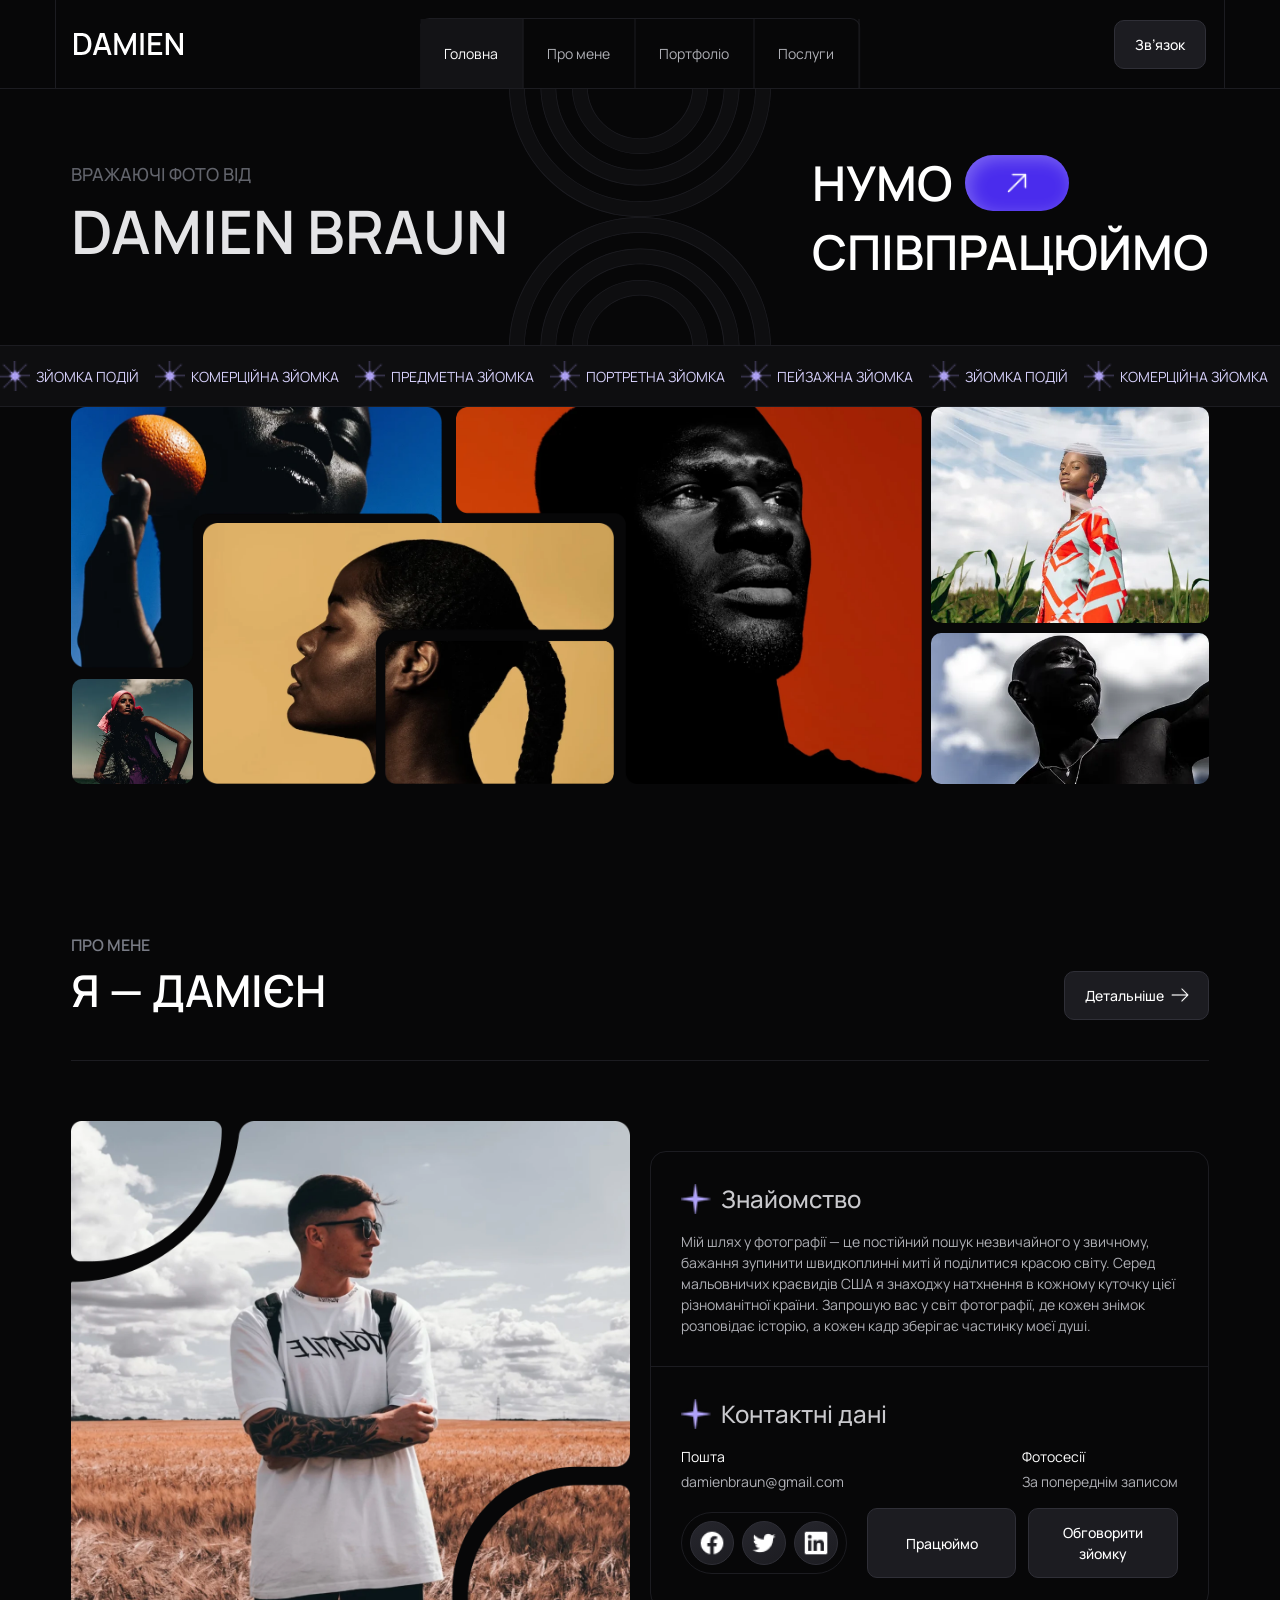
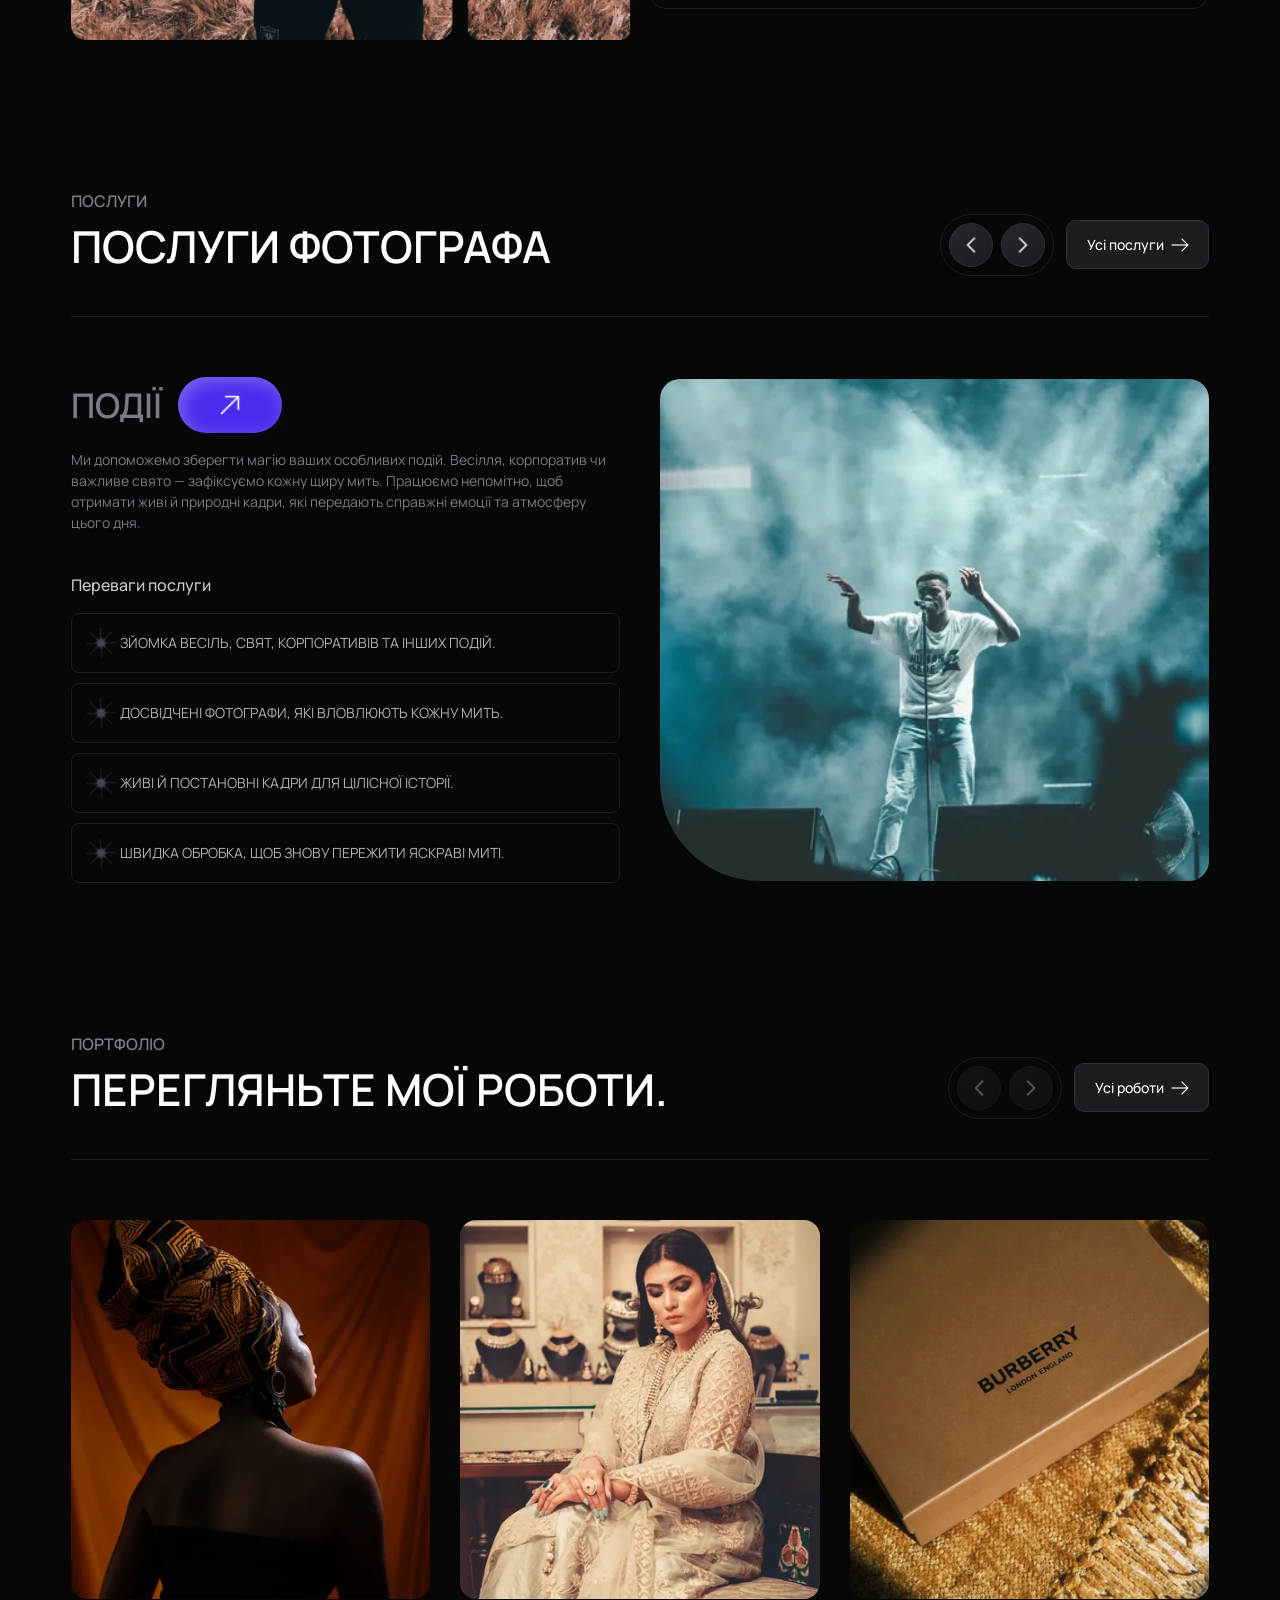
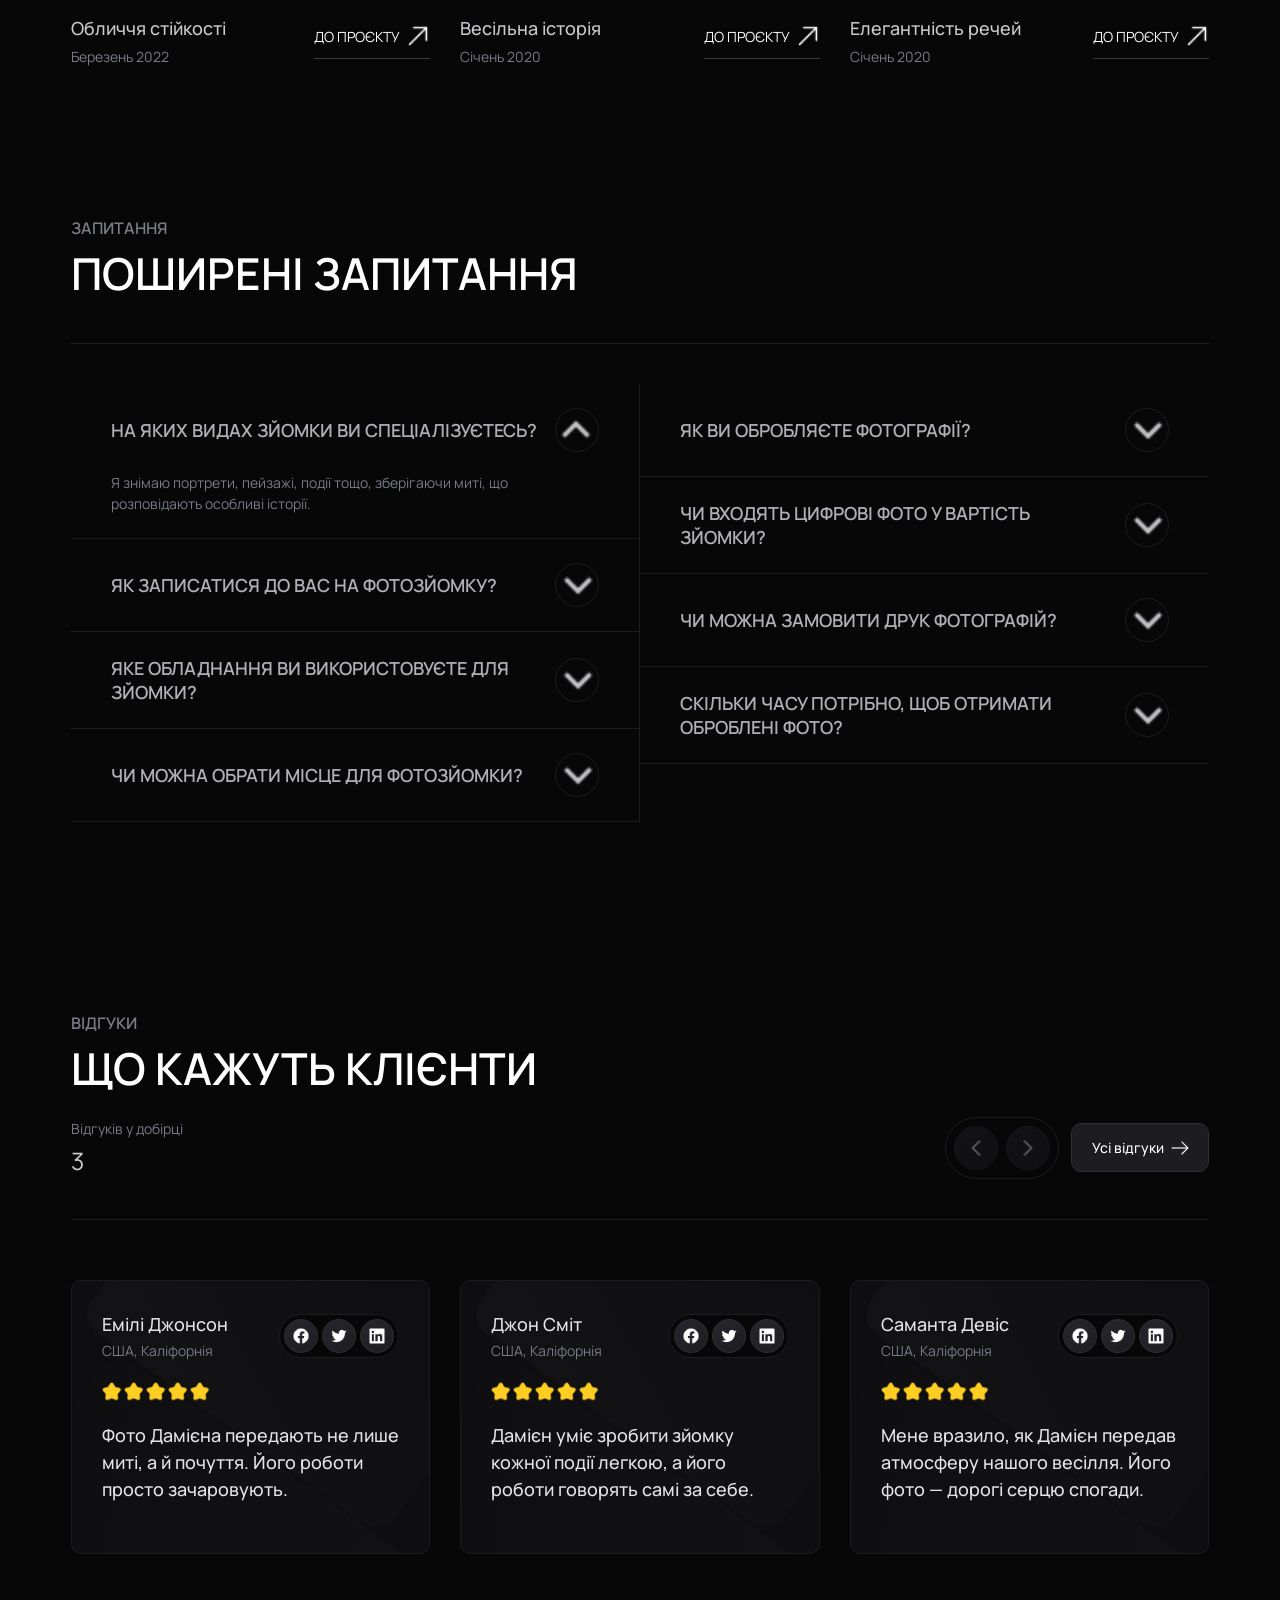
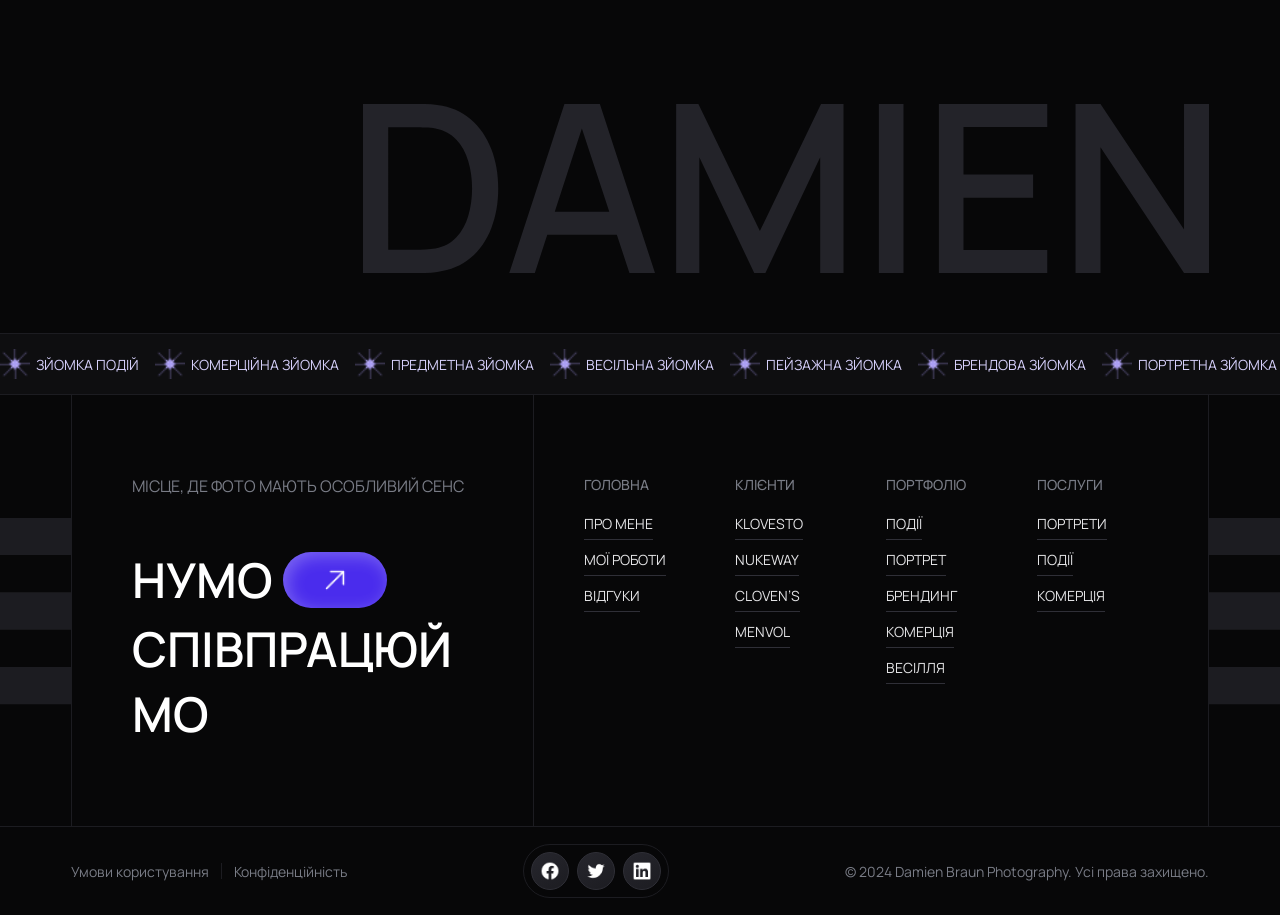
==== commit 78e76748: "Update File" ====
--- a/index.html
+++ b/index.html
@@ -631,7 +631,7 @@
                     </a>
                 </div>
                 <div class="footer-bottom-right">
-                    <span>© 2024 Damien Braun. Усі права захищено.</span>
+                    <span>© 2024 Damien Braun Photography. Усі права захищено.</span>
                 </div>
             </div>
         </footer>
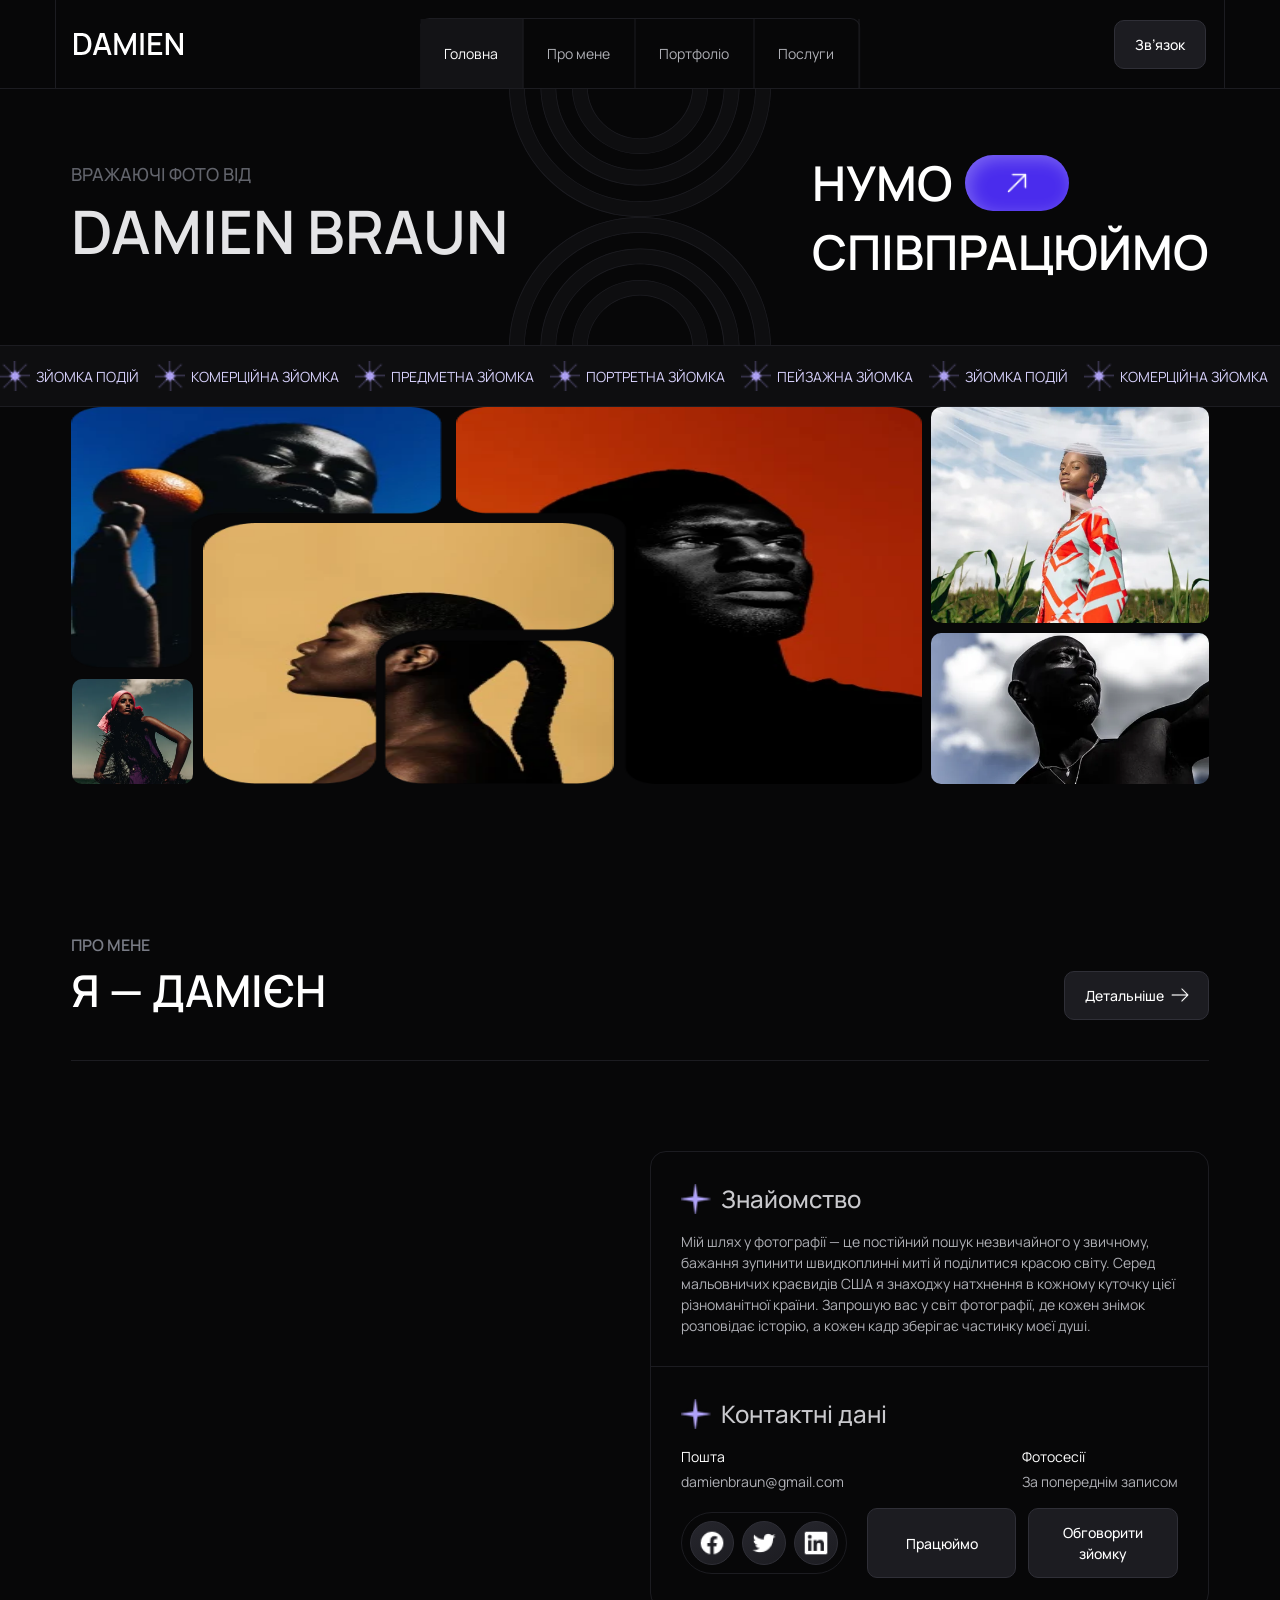
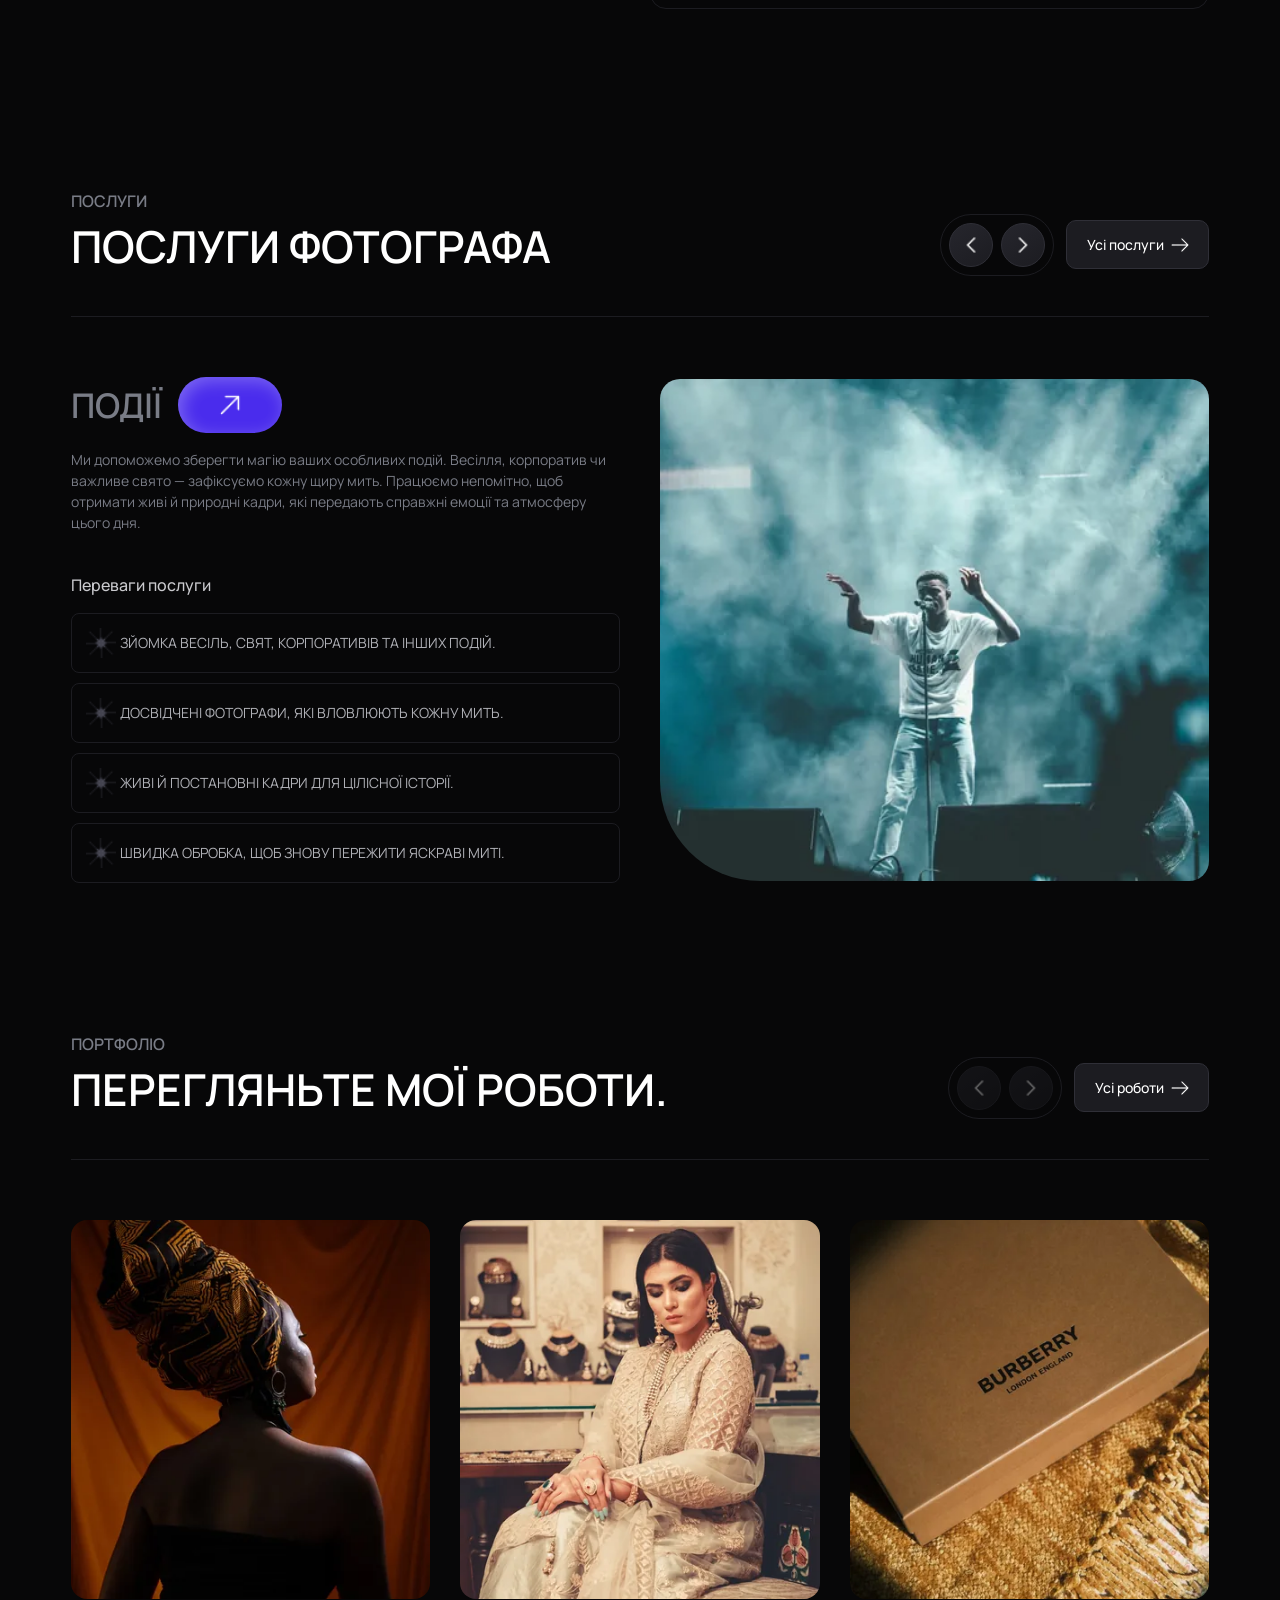
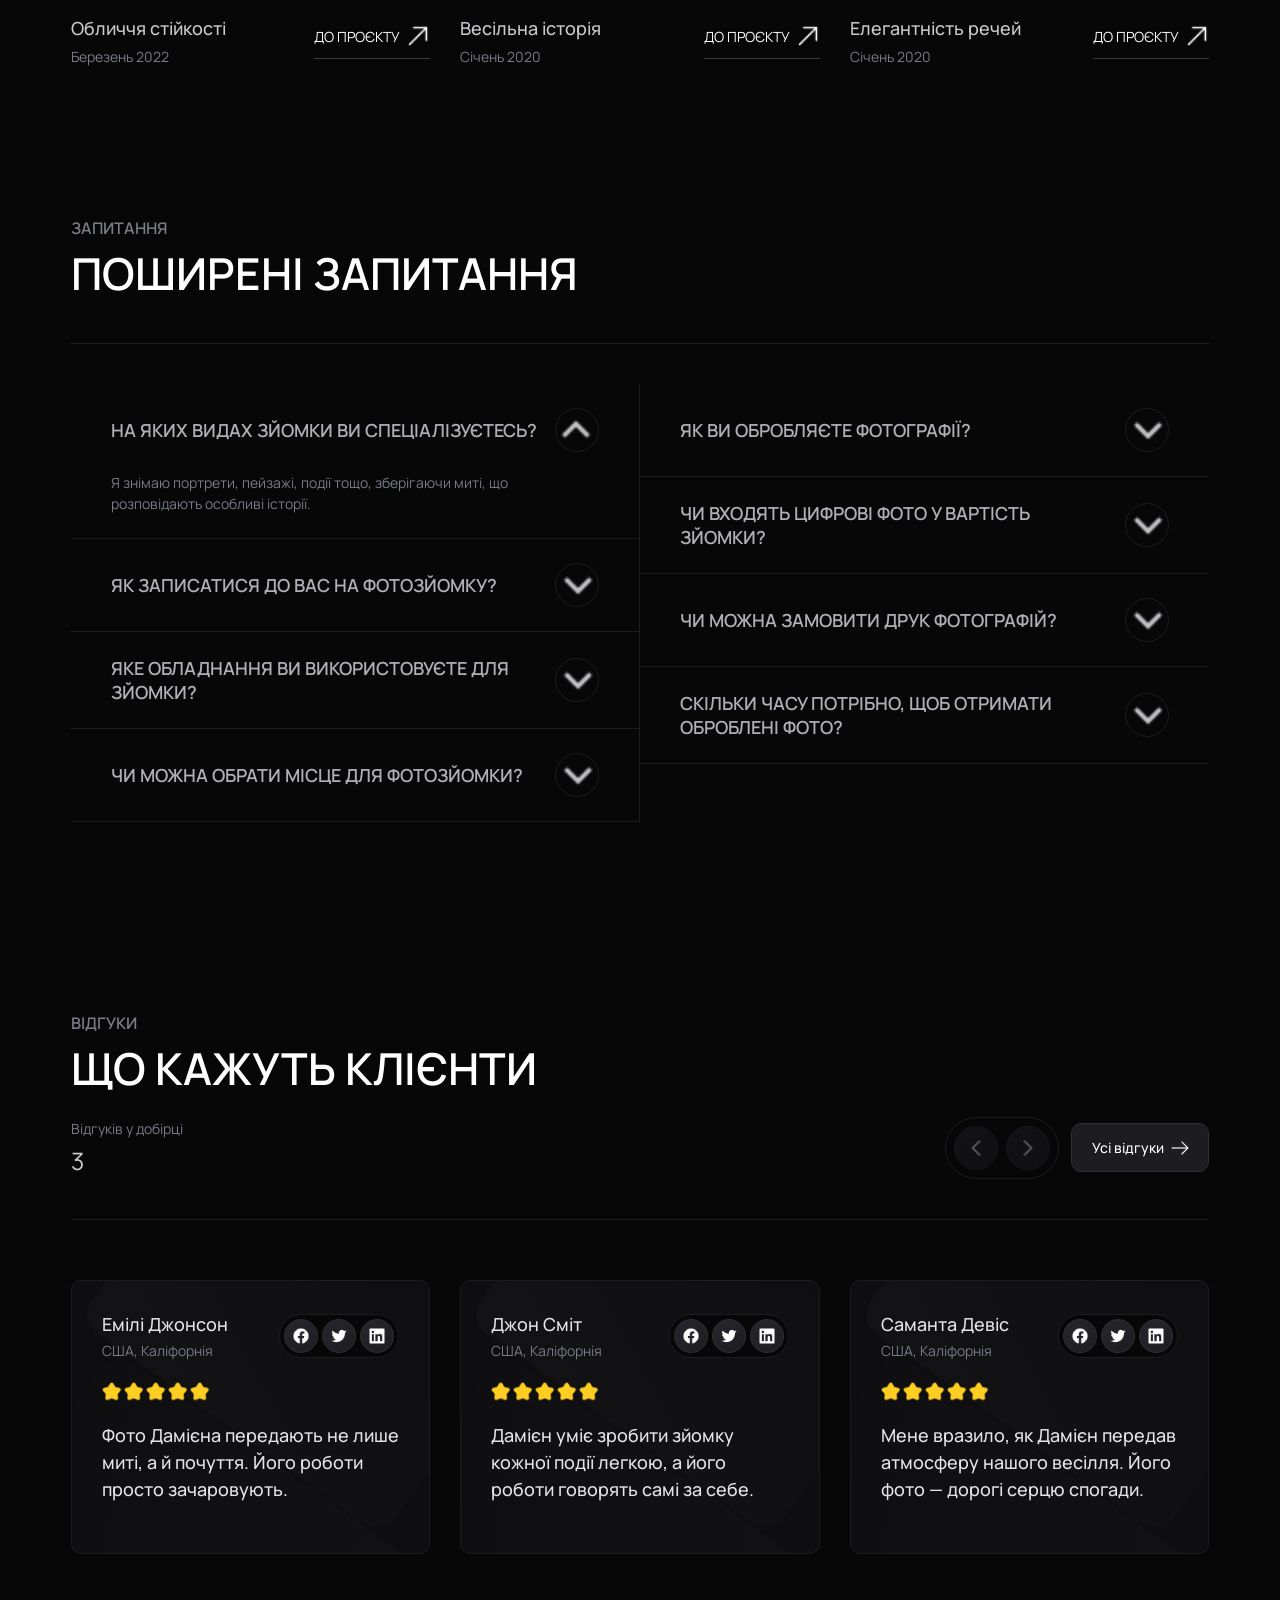
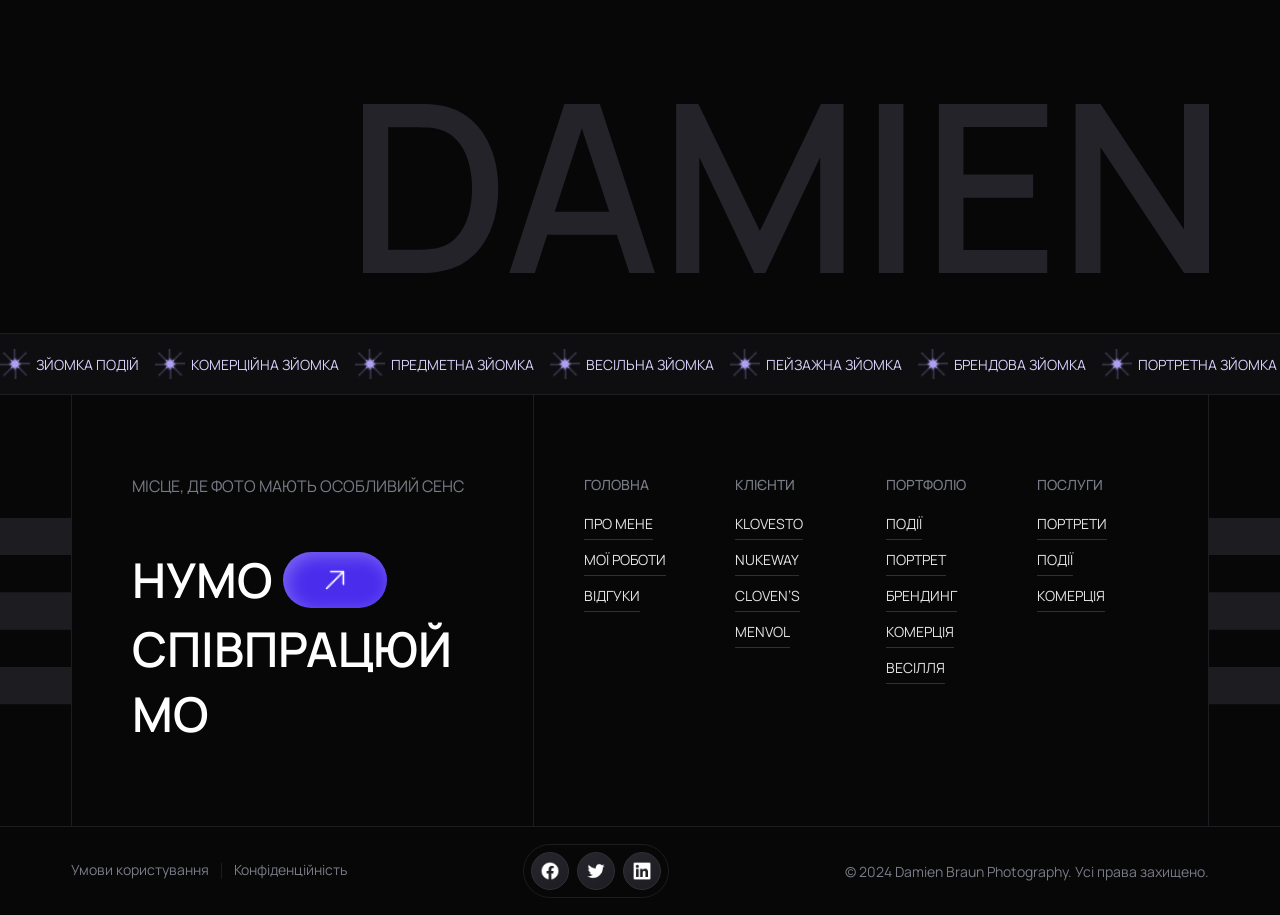
==== commit d6024bc0: "Update File" ====
--- a/index.html
+++ b/index.html
@@ -25,15 +25,14 @@
                     <a href="about.html" class="nav-btn about">Про мене</a>
                     <a href="portfolio.html" class="nav-btn portfolio">Портфоліо</a>
                     <a href="services.html" class="nav-btn services">Послуги</a>
-                    <button class="nav-btn mobile-contact-btn" type="button" data-dialog="contactModal" aria-haspopup="dialog">Зв’язок</button>
+                    <a class="nav-btn mobile-contact-btn" href="mailto:damienbraun@gmail.com">Зв’язок</a>
                 </nav>
-                <button class="contact-btn" id="open-modal-btn" type="button" data-dialog="contactModal" aria-haspopup="dialog" aria-label="Обговорити фотозйомку">Зв’язок</button>
+                <a class="contact-btn" id="header-contact" aria-label="Обговорити фотозйомку" href="mailto:damienbraun@gmail.com">Зв’язок</a>
                 <button class="burger-menu" id="burger-menu" type="button" aria-label="Відкрити меню" aria-expanded="false" aria-controls="nav-links">
                     <span class="icon icon-menu" aria-hidden="true"></span>
                 </button>
             </div>
         </header>
-        <noscript><p class="contact-fallback">Для запису напишіть <a href="mailto:damienbraun@gmail.com">damienbraun@gmail.com</a>. Діалогова форма потребує JavaScript.</p></noscript>
         <main id="main-content" tabindex="-1">
             <section class="hero-section" id="home">
                 <div class="hero-sub">
@@ -47,9 +46,9 @@
                     <div class="hero-action-container">
                         <div class="lets-row">
                             <span class="lets-text">Нумо</span>
-                            <button class="action-btn" type="button" data-dialog="contactModal" aria-haspopup="dialog" aria-label="Обговорити фотозйомку">
+                            <a class="action-btn" aria-label="Обговорити фотозйомку" href="mailto:damienbraun@gmail.com">
                                 <span class="icon icon-arrow" aria-hidden="true"></span>
-                            </button>
+                            </a>
                         </div>
                         <span class="work-text">Співпрацюймо</span>
                     </div>
@@ -176,8 +175,8 @@
                                         </a>
                                     </div>
                                     <div class="action-buttons">
-                                        <button class="action-btn-outline" type="button" data-dialog="contactModal" aria-haspopup="dialog">Працюймо</button>
-                                        <button class="action-btn-outline" type="button" data-dialog="contactModal" aria-haspopup="dialog">Обговорити зйомку</button>
+                                        <a class="action-btn-outline" href="mailto:damienbraun@gmail.com">Працюймо</a>
+                                        <a class="action-btn-outline" href="mailto:damienbraun@gmail.com">Обговорити зйомку</a>
                                     </div>
                                 </div>
                             </div>
@@ -201,17 +200,17 @@
                                     <span class="icon icon-right" aria-hidden="true"></span>
                                 </button>
                             </div>
-                            <button class="view-all-btn" type="button" data-dialog="servicesDialog" aria-haspopup="dialog">Усі послуги <span class="icon icon-arrow icon-inline" aria-hidden="true"></span></button>
-                        </div>
-                    </div>
-                    <div class="services-content">
+                            <a class="view-all-btn" href="services.html">Усі послуги <span class="icon icon-arrow icon-inline" aria-hidden="true"></span></a>
+                        </div>
+                    </div>
+                    <div class="services-content" id="home-service-1" data-home-service>
                         <div class="services-info-block">
                             <div class="service-top">
                                 <div class="service-title-row">
                                     <h3>Події</h3>
-                                    <button class="service-action-btn" type="button" data-dialog="contactModal" aria-haspopup="dialog" aria-label="Обговорити фотозйомку">
+                                    <a class="service-action-btn" aria-label="Обговорити фотозйомку" href="mailto:damienbraun@gmail.com">
                                         <span class="icon icon-arrow" aria-hidden="true"></span>
-                                    </button>
+                                    </a>
                                 </div>
                                 <p class="service-paragraph">Ми допоможемо зберегти магію ваших особливих подій. Весілля, корпоратив чи важливе свято — зафіксуємо кожну щиру мить. Працюємо непомітно, щоб отримати живі й природні кадри, які передають справжні емоції та атмосферу цього дня.</p>
                             </div>
@@ -241,6 +240,53 @@
                             <img src="assets/images/8.webp" alt="Виконавець на сцені серед світла та диму" srcset="assets/images/8-small.webp 600w, assets/images/8.webp 1400w" sizes="(min-width: 1760px) 500px, (min-width: 1024px) 30vw, 90vw" width="1400" height="933" decoding="async" loading="lazy">
                         </div>
                     </div>
+                    <div class="services-content" id="home-service-2" data-home-service hidden>
+                        <div class="services-info-block">
+                            <div class="service-top">
+                                <div class="service-title-row">
+                                    <h3>Портрети</h3>
+                                    <a class="service-action-btn" href="mailto:damienbraun@gmail.com" aria-label="Обговорити фотозйомку"><span class="icon icon-arrow" aria-hidden="true"></span></a>
+                                </div>
+                                <p class="service-paragraph">Портретна зйомка допомагає побачити власний характер у новому світлі. Разом оберемо образ, локацію та настрій, щоб створити природні й виразні фотографії.</p>
+                            </div>
+                            <div class="service-bottom">
+                                <h4>Переваги послуги</h4>
+                                <ul class="highlights-list">
+                                    <li class="highlight-item"><span class="icon icon-highlight" aria-hidden="true"></span><span>Індивідуальні та сімейні портрети.</span></li>
+                                    <li class="highlight-item"><span class="icon icon-highlight" aria-hidden="true"></span><span>Допомога з образом і позуванням.</span></li>
+                                    <li class="highlight-item"><span class="icon icon-highlight" aria-hidden="true"></span><span>Студія або зйомка на природі.</span></li>
+                                    <li class="highlight-item"><span class="icon icon-highlight" aria-hidden="true"></span><span>Відбір і делікатна обробка фотографій.</span></li>
+                                </ul>
+                            </div>
+                        </div>
+                        <div class="services-image-block">
+                            <img src="assets/images/9.webp" srcset="assets/images/9-small.webp 400w, assets/images/9.webp 933w" sizes="(min-width: 1760px) 500px, (min-width: 1024px) 30vw, 90vw" alt="Студійний портрет жінки в золотистому головному уборі" width="933" height="1400" loading="lazy" decoding="async">
+                        </div>
+                    </div>
+                    <div class="services-content" id="home-service-3" data-home-service hidden>
+                        <div class="services-info-block">
+                            <div class="service-top">
+                                <div class="service-title-row">
+                                    <h3>Комерція</h3>
+                                    <a class="service-action-btn" href="mailto:damienbraun@gmail.com" aria-label="Обговорити фотозйомку"><span class="icon icon-arrow" aria-hidden="true"></span></a>
+                                </div>
+                                <p class="service-paragraph">Створюю фотографії, які розповідають про ваш продукт і підкреслюють характер бренду. Продумуємо композицію, світло та деталі для каталогу, реклами чи соціальних мереж.</p>
+                            </div>
+                            <div class="service-bottom">
+                                <h4>Переваги послуги</h4>
+                                <ul class="highlights-list">
+                                    <li class="highlight-item"><span class="icon icon-highlight" aria-hidden="true"></span><span>Предметні та іміджеві фотографії.</span></li>
+                                    <li class="highlight-item"><span class="icon icon-highlight" aria-hidden="true"></span><span>Візуальна концепція під ваш бренд.</span></li>
+                                    <li class="highlight-item"><span class="icon icon-highlight" aria-hidden="true"></span><span>Матеріали для каталогу й реклами.</span></li>
+                                    <li class="highlight-item"><span class="icon icon-highlight" aria-hidden="true"></span><span>Підготовка фотографій до публікації.</span></li>
+                                </ul>
+                            </div>
+                        </div>
+                        <div class="services-image-block">
+                            <img src="assets/images/11.webp" srcset="assets/images/11-small.webp 400w, assets/images/11.webp 933w" sizes="(min-width: 1760px) 500px, (min-width: 1024px) 30vw, 90vw" alt="Предметна композиція з пакуванням бренду на теплій текстурній поверхні" width="933" height="1400" loading="lazy" decoding="async">
+                        </div>
+                    </div>
+                    <p id="service-status" class="visually-hidden" role="status">Послуга 1 із 3: Події.</p>
                 </div>
             </section>
             <section class="portfolio-works-section" id="portfolio">
@@ -259,7 +305,7 @@
                                     <span class="icon icon-right" aria-hidden="true"></span>
                                 </button>
                             </div>
-                            <button class="portfolio-view-all" type="button" data-dialog="portfolioDialog" aria-haspopup="dialog">Усі роботи <span class="icon icon-arrow icon-inline" aria-hidden="true"></span></button>
+                            <a class="portfolio-view-all" href="portfolio.html">Усі роботи <span class="icon icon-arrow icon-inline" aria-hidden="true"></span></a>
                         </div>
                     </div>
                     <div class="portfolio-cards-container" id="portfolio-cards" tabindex="0" role="region" aria-label="Роботи фотографа">
@@ -270,10 +316,10 @@
                                     <h3 class="portfolio-card-title">Обличчя стійкості</h3>
                                     <span class="portfolio-card-date">Березень 2022</span>
                                 </div>
-                                <button class="portfolio-card-btn" type="button" data-dialog="projectDialog" aria-haspopup="dialog" aria-label="Переглянути проєкт «Обличчя стійкості»" data-project="0">
+                                <a class="portfolio-card-btn" aria-label="Переглянути проєкт «Обличчя стійкості»" href="assets/images/9.webp">
                                     <span class="portfolio-card-btn-text">До проєкту</span>
                                     <span class="icon icon-arrow" aria-hidden="true"></span>
-                                </button>
+                                </a>
                             </div>
                         </article>
                         <article class="portfolio-card">
@@ -283,10 +329,10 @@
                                     <h3 class="portfolio-card-title">Весільна історія</h3>
                                     <span class="portfolio-card-date">Січень 2020</span>
                                 </div>
-                                <button class="portfolio-card-btn" type="button" data-dialog="projectDialog" aria-haspopup="dialog" aria-label="Переглянути проєкт «Весільна історія»" data-project="1">
+                                <a class="portfolio-card-btn" aria-label="Переглянути проєкт «Весільна історія»" href="assets/images/10.webp">
                                     <span class="portfolio-card-btn-text">До проєкту</span>
                                     <span class="icon icon-arrow" aria-hidden="true"></span>
-                                </button>
+                                </a>
                             </div>
                         </article>
                         <article class="portfolio-card">
@@ -296,10 +342,10 @@
                                     <h3 class="portfolio-card-title">Елегантність речей</h3>
                                     <span class="portfolio-card-date">Січень 2020</span>
                                 </div>
-                                <button class="portfolio-card-btn" type="button" data-dialog="projectDialog" aria-haspopup="dialog" aria-label="Переглянути проєкт «Елегантність речей»" data-project="2">
+                                <a class="portfolio-card-btn" aria-label="Переглянути проєкт «Елегантність речей»" href="assets/images/11.webp">
                                     <span class="portfolio-card-btn-text">До проєкту</span>
                                     <span class="icon icon-arrow" aria-hidden="true"></span>
-                                </button>
+                                </a>
                             </div>
                         </article>
                     </div>
@@ -399,12 +445,8 @@
                                     <span class="icon icon-right" aria-hidden="true"></span>
                                 </button>
                             </div>
-                            <button class="view-all-btn testimonials-view-all" type="button" data-dialog="reviewsDialog" aria-haspopup="dialog">Усі відгуки <span class="icon icon-arrow icon-inline" aria-hidden="true"></span></button>
-                        </div>
-                    </div>
-                    <div class="data-feedback" id="data-feedback" role="status" hidden>
-                        <span id="data-message"></span>
-                        <button class="action-btn-outline" id="retry-data" type="button">Повторити</button>
+                            <a class="view-all-btn testimonials-view-all" href="#testimonial-cards">Усі відгуки <span class="icon icon-arrow icon-inline" aria-hidden="true"></span></a>
+                        </div>
                     </div>
                     <div class="testimonials-cards-container" id="testimonial-cards" tabindex="0" role="region" aria-label="Відгуки клієнтів">
                         <article class="testimonial-card">
@@ -489,9 +531,6 @@
                             <p class="testimonial-text">Мене вразило, як Дамієн передав атмосферу нашого весілля. Його фото — дорогі серцю спогади.</p>
                         </article>
                     </div>
-                    <noscript>
-                        <p class="form-help">Показано збережену добірку відгуків. Увімкніть JavaScript для оновлення даних і керування слайдерами.</p>
-                    </noscript>
                 </div>
             </section>
             <section class="bottom-logo-section">
@@ -574,9 +613,9 @@
                         <div class="footer-call-to-action">
                             <div class="footer-cta-row">
                                 <span class="footer-cta-text">Нумо</span>
-                                <button class="footer-cta-btn" type="button" data-dialog="contactModal" aria-haspopup="dialog" aria-label="Обговорити фотозйомку">
+                                <a class="footer-cta-btn" aria-label="Обговорити фотозйомку" href="mailto:damienbraun@gmail.com">
                                     <span class="icon icon-arrow" aria-hidden="true"></span>
-                                </button>
+                                </a>
                             </div>
                             <span class="footer-cta-text">Співпрацюймо</span>
                         </div>
@@ -615,9 +654,9 @@
             </div>
             <div class="footer-bottom-container">
                 <div class="footer-bottom-left">
-                    <button class="footer-bottom-link" type="button" data-dialog="termsDialog" aria-haspopup="dialog">Умови користування</button>
+                    <span class="footer-bottom-link">Умови користування</span>
                     <div class="footer-divider"></div>
-                    <button class="footer-bottom-link" type="button" data-dialog="privacyDialog" aria-haspopup="dialog">Конфіденційність</button>
+                    <span class="footer-bottom-link">Конфіденційність</span>
                 </div>
                 <div class="footer-socials">
                     <a href="https://www.facebook.com/" target="_blank" class="social-btn-footer" rel="noopener noreferrer" aria-label="Facebook — головна сторінка платформи (нова вкладка)">
@@ -635,99 +674,5 @@
                 </div>
             </div>
         </footer>
-        <dialog class="dialog" id="contactModal" aria-labelledby="contact-title" aria-describedby="contact-help">
-            <button class="close-btn" type="button" data-close-dialog aria-label="Закрити форму">×</button>
-            <h2 class="dialog-title" id="contact-title">Обговорімо вашу зйомку</h2>
-            <form class="contact-form" id="contactForm" method="dialog">
-                <div class="form-field">
-                    <label for="contact-name">Ваше ім’я (обов’язково)</label>
-                    <input class="modal-input" id="contact-name" name="name" type="text" autocomplete="name" enterkeyhint="next" required minlength="2" maxlength="80" aria-describedby="contact-name-error" autofocus>
-                    <span class="field-error" id="contact-name-error"></span>
-                </div>
-                <div class="form-field">
-                    <label for="contact-email">Електронна пошта (обов’язково)</label>
-                    <input class="modal-input" id="contact-email" name="email" type="email" inputmode="email" autocomplete="email" autocapitalize="none" spellcheck="false" enterkeyhint="next" required maxlength="254" aria-describedby="contact-email-error">
-                    <span class="field-error" id="contact-email-error"></span>
-                </div>
-                <div class="form-field">
-                    <label for="contact-service">Напрям зйомки</label>
-                    <select class="modal-input" id="contact-service" name="service" autocomplete="off" aria-describedby="contact-service-error">
-                        <option value="">Допоможіть обрати напрям</option>
-                        <option value="Портретна зйомка">Портретна зйомка</option>
-                        <option value="Зйомка подій">Зйомка подій</option>
-                        <option value="Комерційна зйомка">Комерційна зйомка</option>
-                    </select>
-                    <span class="field-error" id="contact-service-error"></span>
-                </div>
-                <div class="form-field">
-                    <label for="contact-package">Пакет</label>
-                    <select class="modal-input" id="contact-package" name="package" autocomplete="off" aria-describedby="contact-package-error">
-                        <option value="">Обговорити без пакета</option>
-                        <optgroup label="Портретна зйомка" data-service="Портретна зйомка">
-                            <option value="Індивідуальна">Індивідуальна</option>
-                            <option value="Сімейна">Сімейна</option>
-                            <option value="Для пари">Для пари</option>
-                        </optgroup>
-                        <optgroup label="Зйомка подій" data-service="Зйомка подій">
-                            <option value="Весільна зйомка">Весільна зйомка</option>
-                            <option value="Зйомка вечірки">Зйомка вечірки</option>
-                            <option value="Корпоративні події">Корпоративні події</option>
-                        </optgroup>
-                        <optgroup label="Комерційна зйомка" data-service="Комерційна зйомка">
-                            <option value="Предметна зйомка">Предметна зйомка</option>
-                            <option value="Зйомка нерухомості">Зйомка нерухомості</option>
-                            <option value="Зйомка для бренду">Зйомка для бренду</option>
-                        </optgroup>
-                    </select>
-                    <span class="field-error" id="contact-package-error"></span>
-                </div>
-                <div class="form-field">
-                    <label for="contact-message">Розкажіть про вашу ідею (обов’язково)</label>
-                    <textarea class="modal-textarea" id="contact-message" name="body" autocomplete="off" enterkeyhint="enter" required minlength="10" maxlength="2000" aria-describedby="contact-message-help contact-message-error"></textarea>
-                    <span class="form-help" id="contact-message-help">Від 10 до 2000 символів.</span>
-                    <span class="field-error" id="contact-message-error"></span>
-                </div>
-                <p class="form-help" id="contact-help">Підготуйте звернення й надішліть його зі своєї поштової програми. Цей сайт не надсилає лист автоматично. Чернетка зберігається лише на цій відкритій сторінці.</p>
-                <button class="action-btn-outline" type="submit">Підготувати лист</button>
-                <p class="form-status" id="form-status" role="status" aria-live="polite" aria-atomic="true"></p>
-                <a class="form-mail-link" id="prepared-mail" hidden>Відкрити поштову програму</a>
-            </form>
-        </dialog>
-        <dialog class="dialog" id="projectDialog" aria-labelledby="project-title">
-            <button class="close-btn" type="button" data-close-dialog aria-label="Закрити проєкт">×</button>
-            <h2 class="dialog-title" id="project-title">Фотопроєкт</h2>
-            <img class="project-image" id="project-image" src="assets/images/9-small.webp" alt="" loading="lazy">
-            <p class="project-description" id="project-description"></p>
-        </dialog>
-        <dialog class="dialog" id="termsDialog" aria-labelledby="termsDialog-title">
-            <button class="close-btn" type="button" data-close-dialog aria-label="Закрити вікно">×</button>
-            <h2 class="dialog-title" id="termsDialog-title">Умови користування</h2>
-            <div class="legal-content">
-                <p>Матеріали не надають дозволу на комерційне використання зображень. Умови фотозйомки й використання фотографій узгоджуються окремо.</p>
-            </div>
-        </dialog>
-        <dialog class="dialog" id="privacyDialog" aria-labelledby="privacyDialog-title">
-            <button class="close-btn" type="button" data-close-dialog aria-label="Закрити вікно">×</button>
-            <h2 class="dialog-title" id="privacyDialog-title">Конфіденційність</h2>
-            <div class="legal-content">
-                <p>Контактна форма перевіряє введення у вашому браузері та готує посилання для поштової програми. Повідомлення надсилається лише після вашої дії в поштовій програмі.</p>
-                <p>Сайт не зберігає введені дані в базі, cookies або localStorage. Шрифт завантажується з Google Fonts; зовнішні соціальні посилання ведуть на відповідні платформи.</p>
-            </div>
-        </dialog>
-        <dialog class="dialog collection-dialog" id="servicesDialog" aria-labelledby="services-dialog-title">
-            <button class="close-btn" type="button" data-close-dialog aria-label="Закрити">×</button>
-            <h2 class="dialog-title" id="services-dialog-title">Усі послуги</h2>
-            <div class="collection-content"></div>
-        </dialog>
-        <dialog class="dialog collection-dialog" id="portfolioDialog" aria-labelledby="portfolio-dialog-title">
-            <button class="close-btn" type="button" data-close-dialog aria-label="Закрити">×</button>
-            <h2 class="dialog-title" id="portfolio-dialog-title">Добірка робіт</h2>
-            <div class="collection-content"></div>
-        </dialog>
-        <dialog class="dialog collection-dialog" id="reviewsDialog" aria-labelledby="reviews-dialog-title">
-            <button class="close-btn" type="button" data-close-dialog aria-label="Закрити">×</button>
-            <h2 class="dialog-title" id="reviews-dialog-title">Відгуки клієнтів</h2>
-            <div class="collection-content"></div>
-        </dialog>
     </body>
 </html>
--- a/assets/css/style.css
+++ b/assets/css/style.css
@@ -16,11 +16,6 @@
     font-family: var(--font-primary);
     line-height: 1.5;
     overflow-wrap: anywhere;
-}
-
-html.dialog-open,
-body.dialog-open {
-    overflow: hidden;
 }
 
 h1,
@@ -659,6 +654,10 @@
 }
 
 /* Services */
+.services-content[hidden] {
+    display: none;
+}
+
 .services-content {
     display: grid;
     gap: 1.875rem;
@@ -808,11 +807,6 @@
     text-transform: uppercase;
 }
 
-.carousel-status {
-    color: var(--text-muted);
-    font-size: 0.875rem;
-}
-
 /* FAQ */
 .faq-content {
     display: grid;
@@ -944,23 +938,6 @@
     line-height: 1.5;
 }
 
-.data-feedback {
-    display: flex;
-    flex-wrap: wrap;
-    align-items: center;
-    gap: 0.75rem;
-    color: var(--text-gray);
-    font-size: 0.875rem;
-}
-
-.data-feedback[hidden] {
-    display: none;
-}
-
-.data-feedback button[hidden] {
-    display: none;
-}
-
 /* Footer */
 .bottom-logo-section {
     width: calc(100% - var(--page-gutter) * 2);
@@ -1116,140 +1093,6 @@
     order: 1;
     color: var(--text-muted);
     font-size: var(--footer-font-size);
-}
-
-/* Dialogs and forms */
-.dialog {
-    width: min(35rem, calc(100% - 2rem));
-    max-height: calc(100dvh - 2rem);
-    margin: auto;
-    padding: 2rem 1.25rem;
-    overflow: auto;
-    overscroll-behavior: contain;
-    scroll-padding-block: 1rem;
-    border: 1px solid #393940;
-    border-radius: 1rem;
-    background: var(--bg-header);
-    color: var(--text-white);
-}
-
-.dialog::backdrop {
-    background: rgb(0 0 0 / 80%);
-}
-
-.dialog-title {
-    padding-right: 2.5rem;
-    font-size: 1.5rem;
-    font-weight: 600;
-    line-height: 1.3;
-}
-
-.close-btn {
-    position: absolute;
-    top: 0.75rem;
-    right: 0.75rem;
-    width: 2.75rem;
-    height: 2.75rem;
-    padding: 0;
-    border: 1px solid #393940;
-    border-radius: 50%;
-    background: var(--bg-btn-contact);
-    font-size: 1.75rem;
-    line-height: 1;
-}
-
-.contact-form,
-.form-field {
-    display: grid;
-    gap: 0.5rem;
-}
-
-.contact-form {
-    gap: 1.25rem;
-    margin-top: 1.5rem;
-}
-
-.form-field label {
-    color: var(--bg-gray);
-    font-size: 0.875rem;
-}
-
-.modal-input,
-.modal-textarea {
-    width: 100%;
-    min-width: 0;
-    min-height: 3rem;
-    padding: 0.75rem;
-    border: 1px solid #393940;
-    border-radius: 0.5rem;
-    background: var(--bg-main);
-    color: var(--text-white);
-    font-size: 1rem;
-}
-
-.modal-textarea {
-    min-height: 8rem;
-    resize: vertical;
-}
-
-.modal-input[aria-invalid="true"],
-.modal-textarea[aria-invalid="true"] {
-    border-color: #f6a2a2;
-}
-
-.field-error {
-    color: #f6a2a2;
-    font-size: 0.8125rem;
-}
-
-.form-help,
-.form-status,
-.legal-content,
-.project-description {
-    color: var(--text-gray);
-    font-size: 0.875rem;
-    line-height: 1.7;
-}
-
-.form-mail-link {
-    text-decoration: underline;
-    text-underline-offset: 0.2rem;
-}
-
-.contact-fallback {
-    max-width: var(--content-width);
-    margin: 1rem auto;
-    padding-inline: var(--page-gutter);
-    color: var(--text-gray);
-}
-
-.contact-fallback a {
-    text-decoration: underline;
-}
-
-.form-mail-link[hidden] {
-    display: none;
-}
-
-.contact-form[data-state="error"] .form-status {
-    color: #f6a2a2;
-}
-
-.contact-form[aria-busy="true"] {
-    cursor: progress;
-}
-
-.project-image {
-    width: 100%;
-    max-height: 60dvh;
-    margin-block: 1.5rem;
-    object-fit: contain;
-}
-
-.legal-content {
-    display: grid;
-    gap: 1rem;
-    margin-top: 1.5rem;
 }
 
 .error-page {
@@ -1396,36 +1239,6 @@
     display: none;
 }
 
-.collection-dialog {
-    width: min(70rem, calc(100% - 2rem));
-}
-
-.collection-content,
-.collection-item {
-    display: grid;
-    gap: 1.25rem;
-}
-
-.collection-content {
-    margin-top: 2rem;
-}
-
-.collection-item {
-    padding-bottom: 1.5rem;
-    border-bottom: 1px solid var(--border-color);
-}
-
-.collection-item p {
-    color: var(--text-gray);
-}
-
-.collection-item img {
-    width: 100%;
-    max-height: 30rem;
-    border-radius: 1rem;
-    object-fit: contain;
-}
-
 /* Tablet */
 @media (min-width: 40rem) {
     :root {
@@ -1458,9 +1271,6 @@
         grid-template-columns: repeat(4, minmax(0, 1fr));
     }
 
-    .dialog {
-        padding: 2rem;
-    }
 }
 
 /* Laptop */
@@ -1761,10 +1571,6 @@
         order: 0;
     }
 
-    .collection-content {
-        grid-template-columns: repeat(3, minmax(0, 1fr));
-        align-items: start;
-    }
 }
 
 /* Wide desktop */
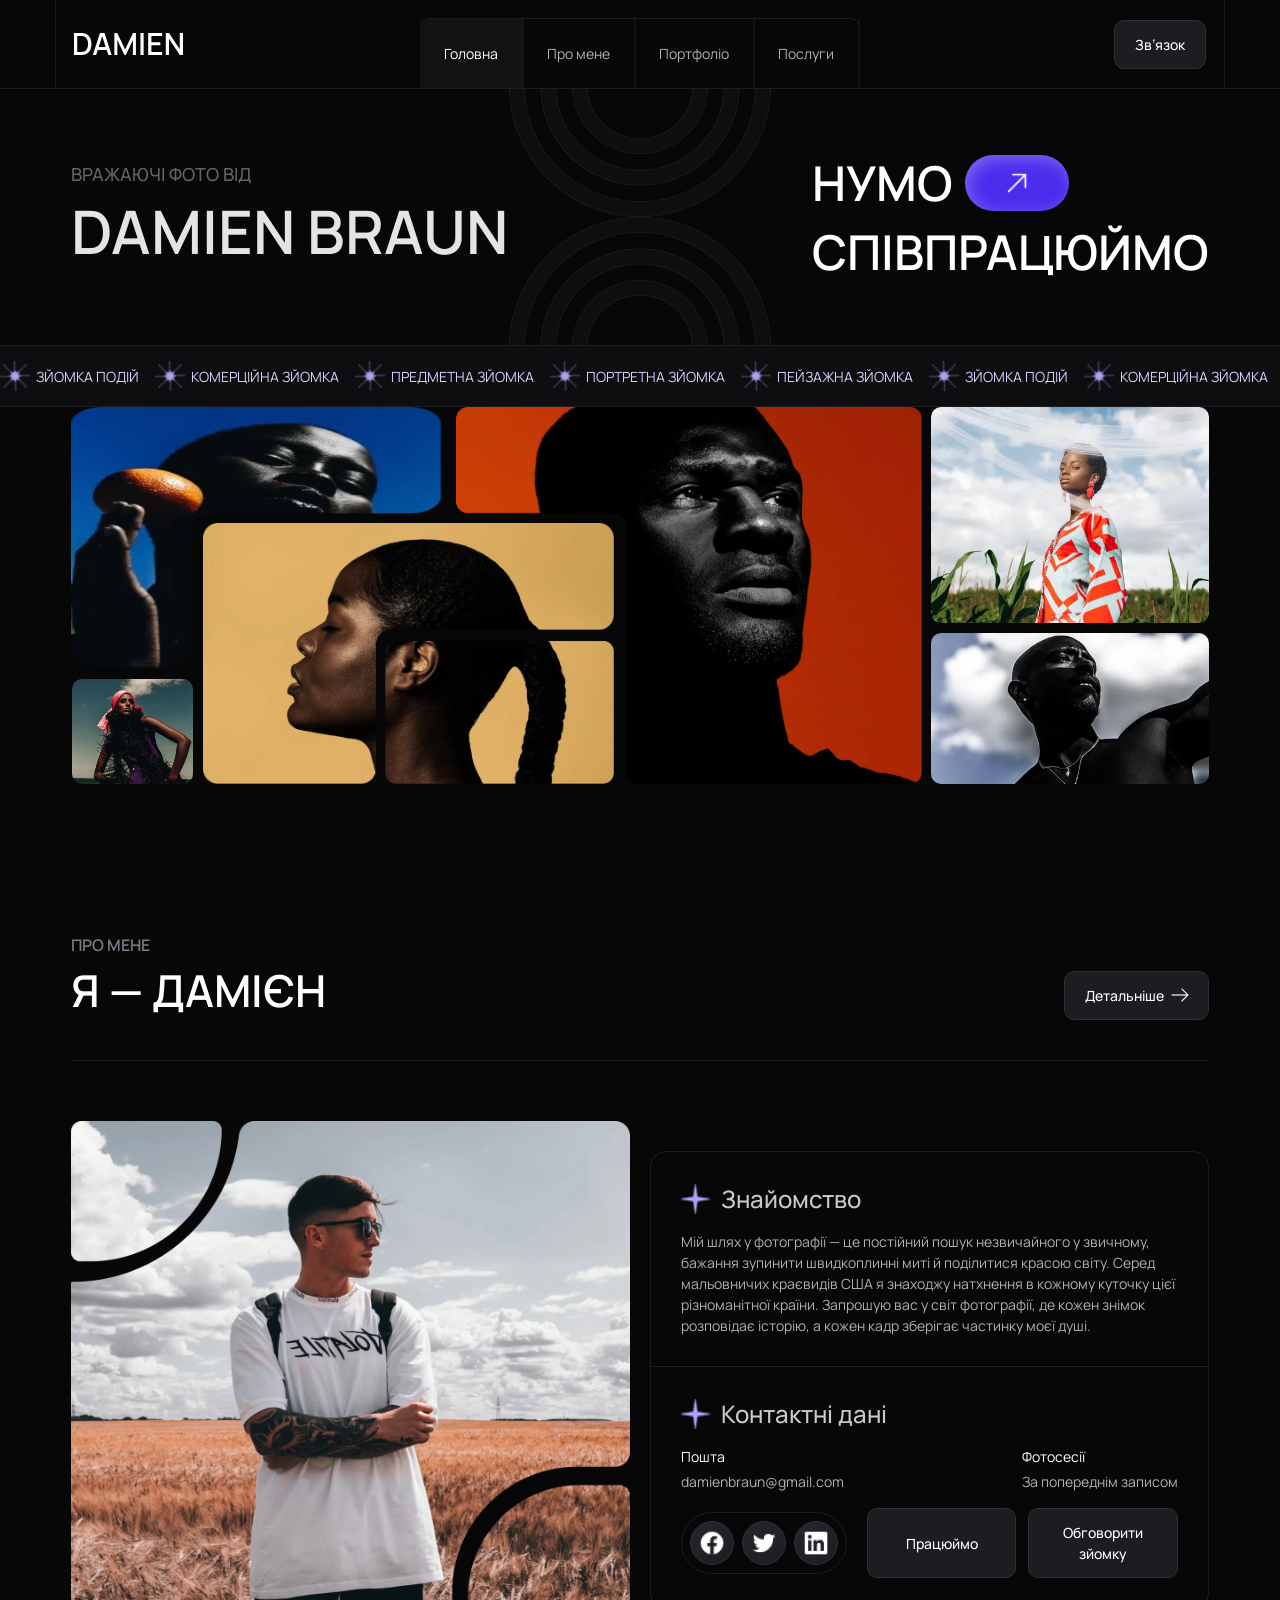
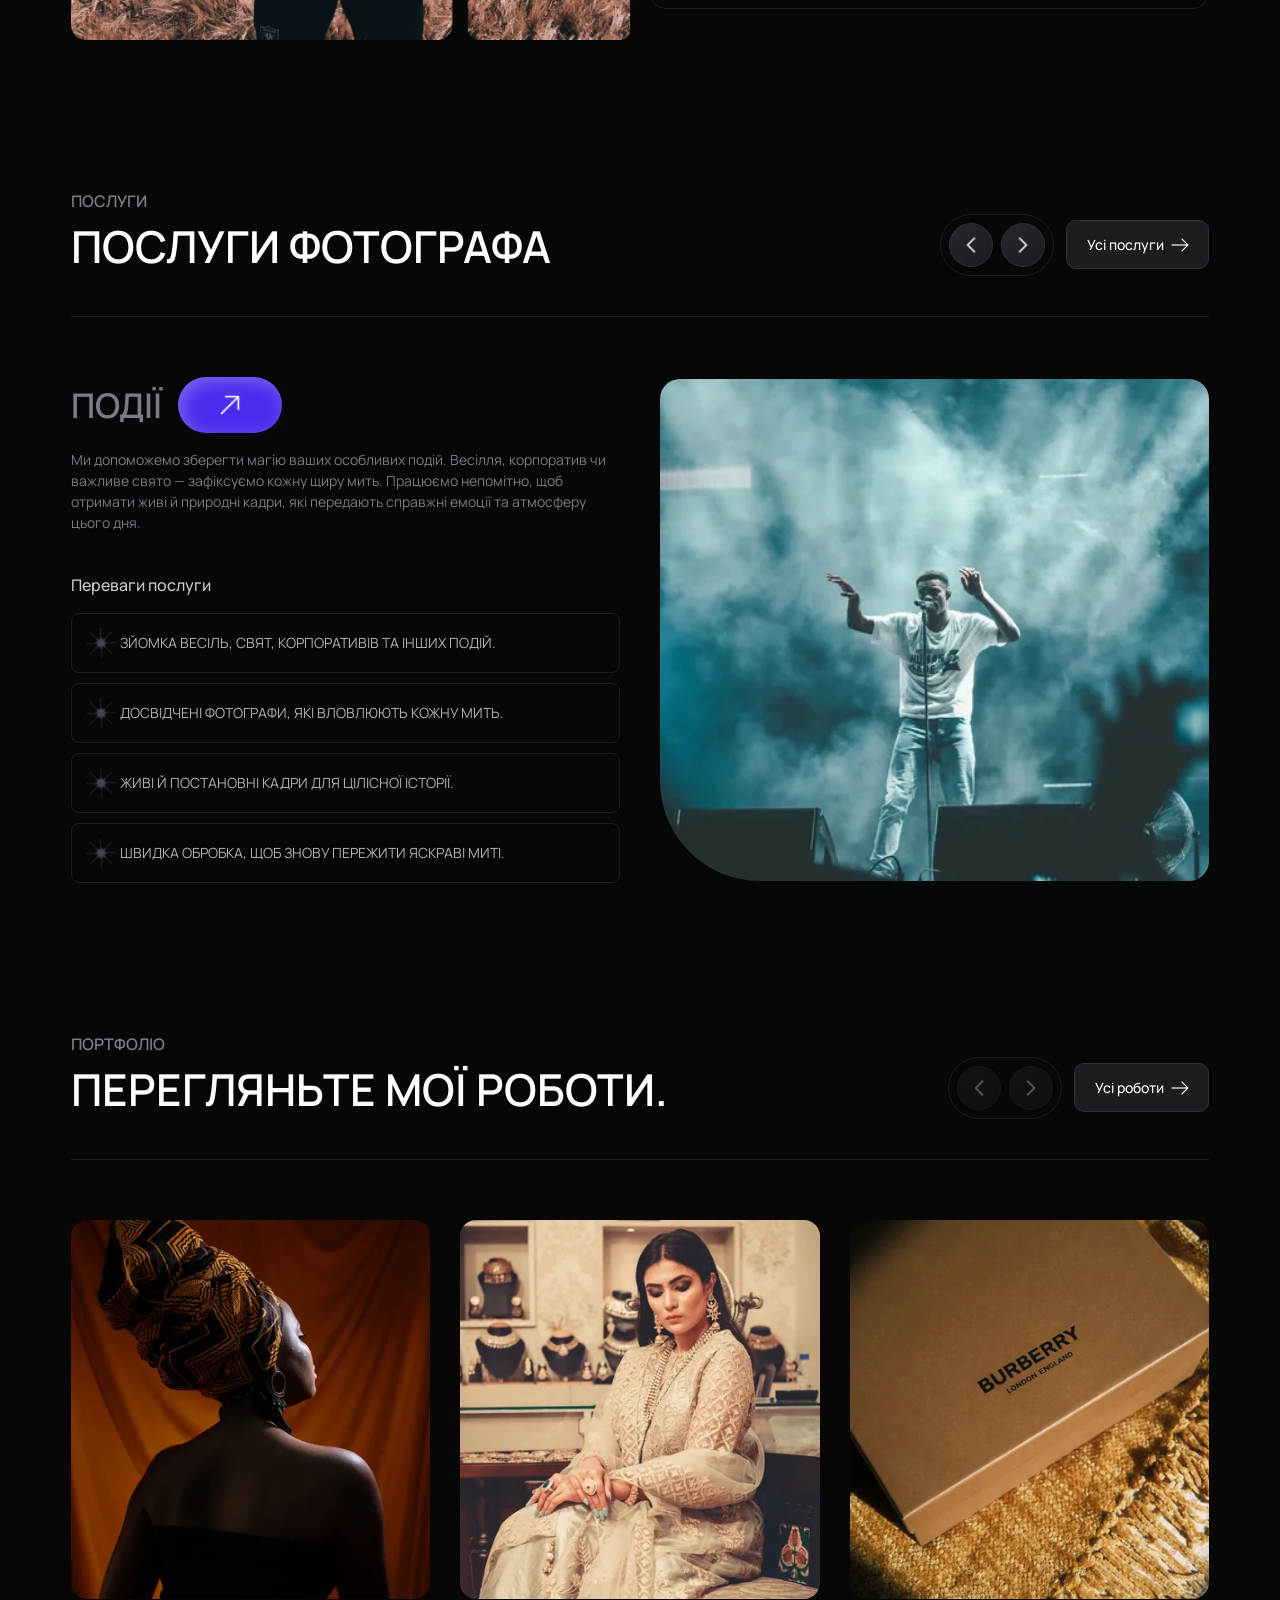
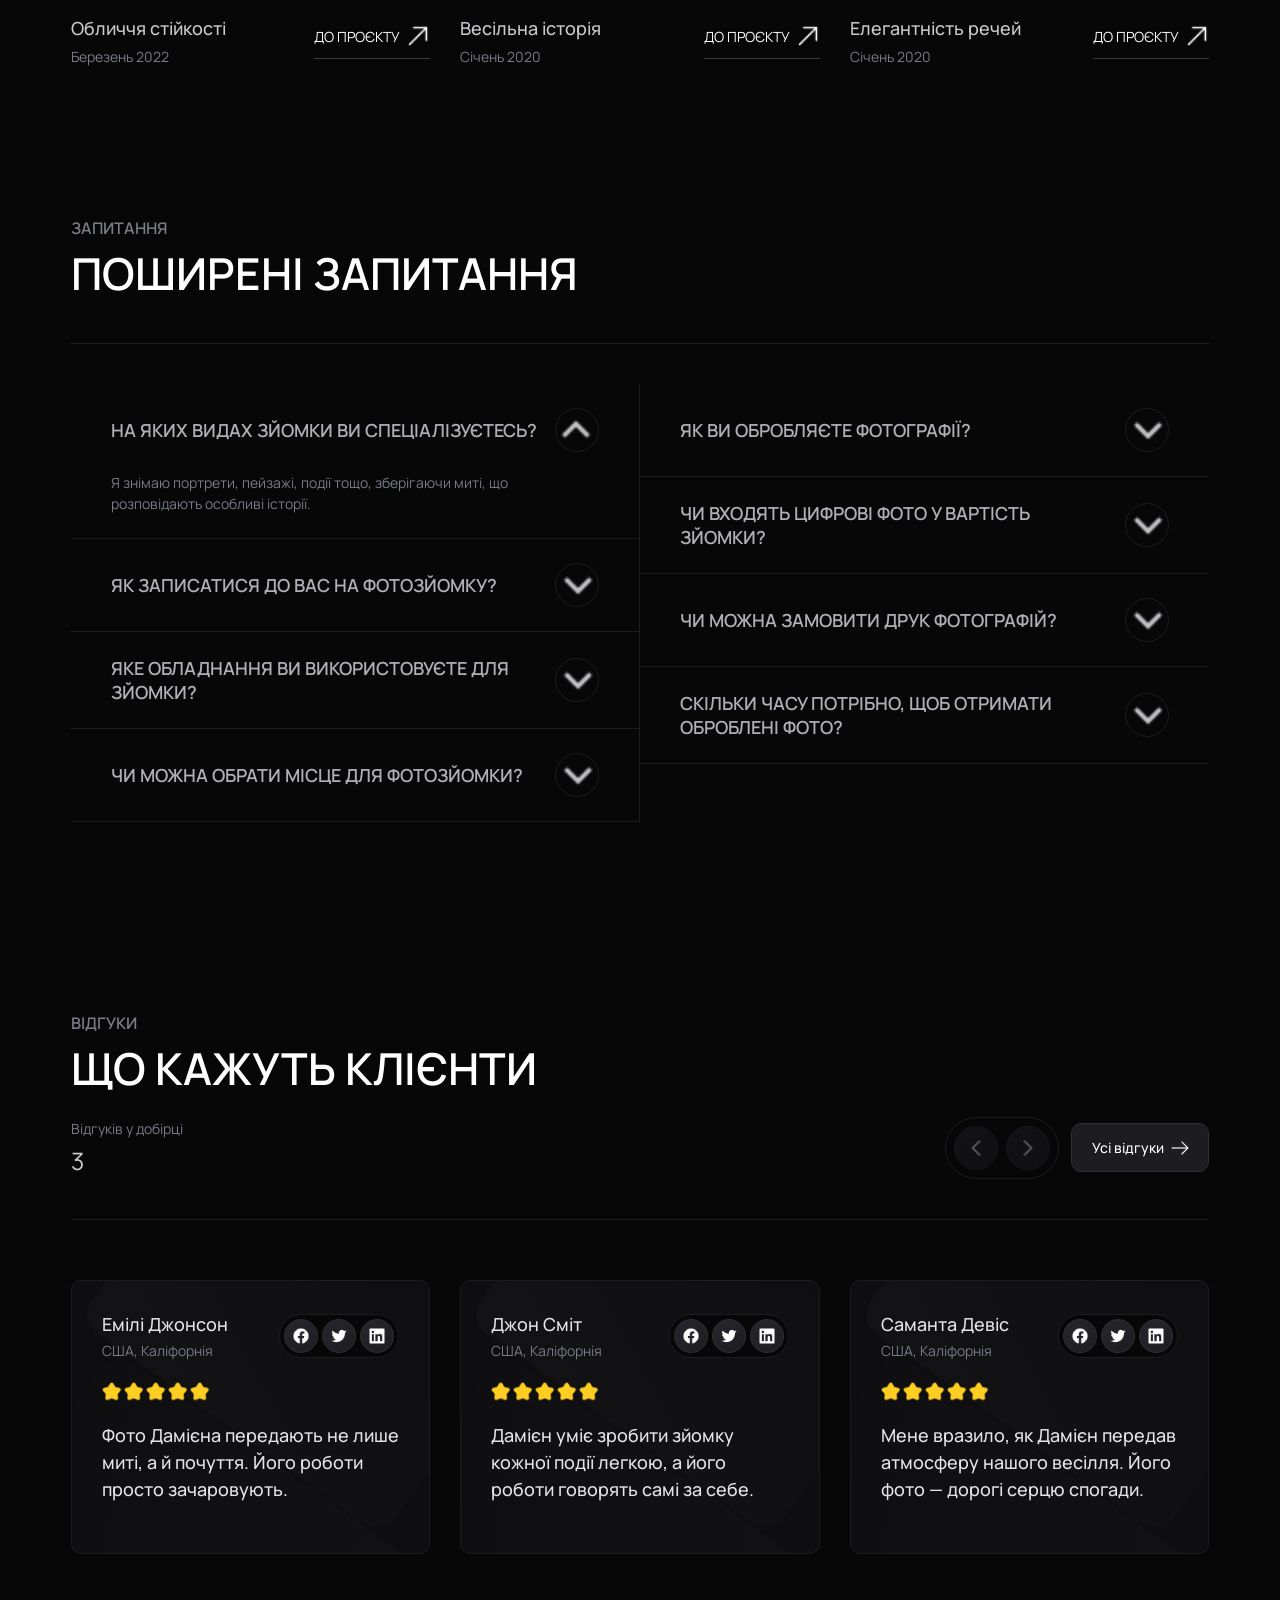
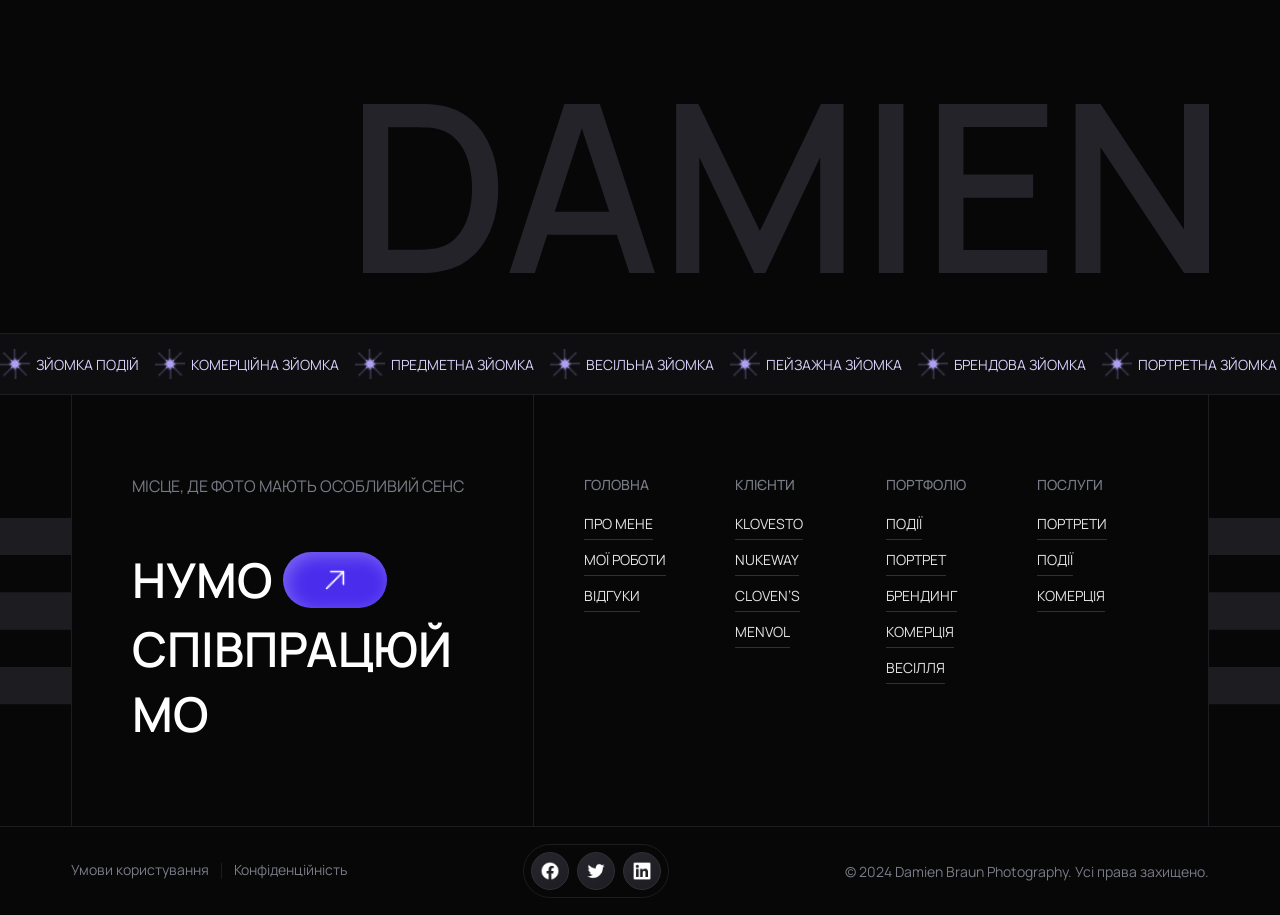
==== commit 12ab244e: "Update File" ====
--- a/index.html
+++ b/index.html
@@ -5,7 +5,7 @@
         <meta name="viewport" content="width=device-width, initial-scale=1.0">
         <meta name="theme-color" content="#070708">
         <meta name="color-scheme" content="dark">
-        <title>Дамієн Браун — фотограф | Головна</title>
+        <title>Дамієн Браун – фотограф | Головна</title>
         <meta name="description" content="Портфоліо фотографа Дамієна Брауна: портрети, зйомка подій і комерційні проєкти. Перегляньте роботи, відгуки та обговоріть власну фотосесію.">
         <link rel="preconnect" href="https://fonts.googleapis.com">
         <link rel="preconnect" href="https://fonts.gstatic.com" crossorigin>
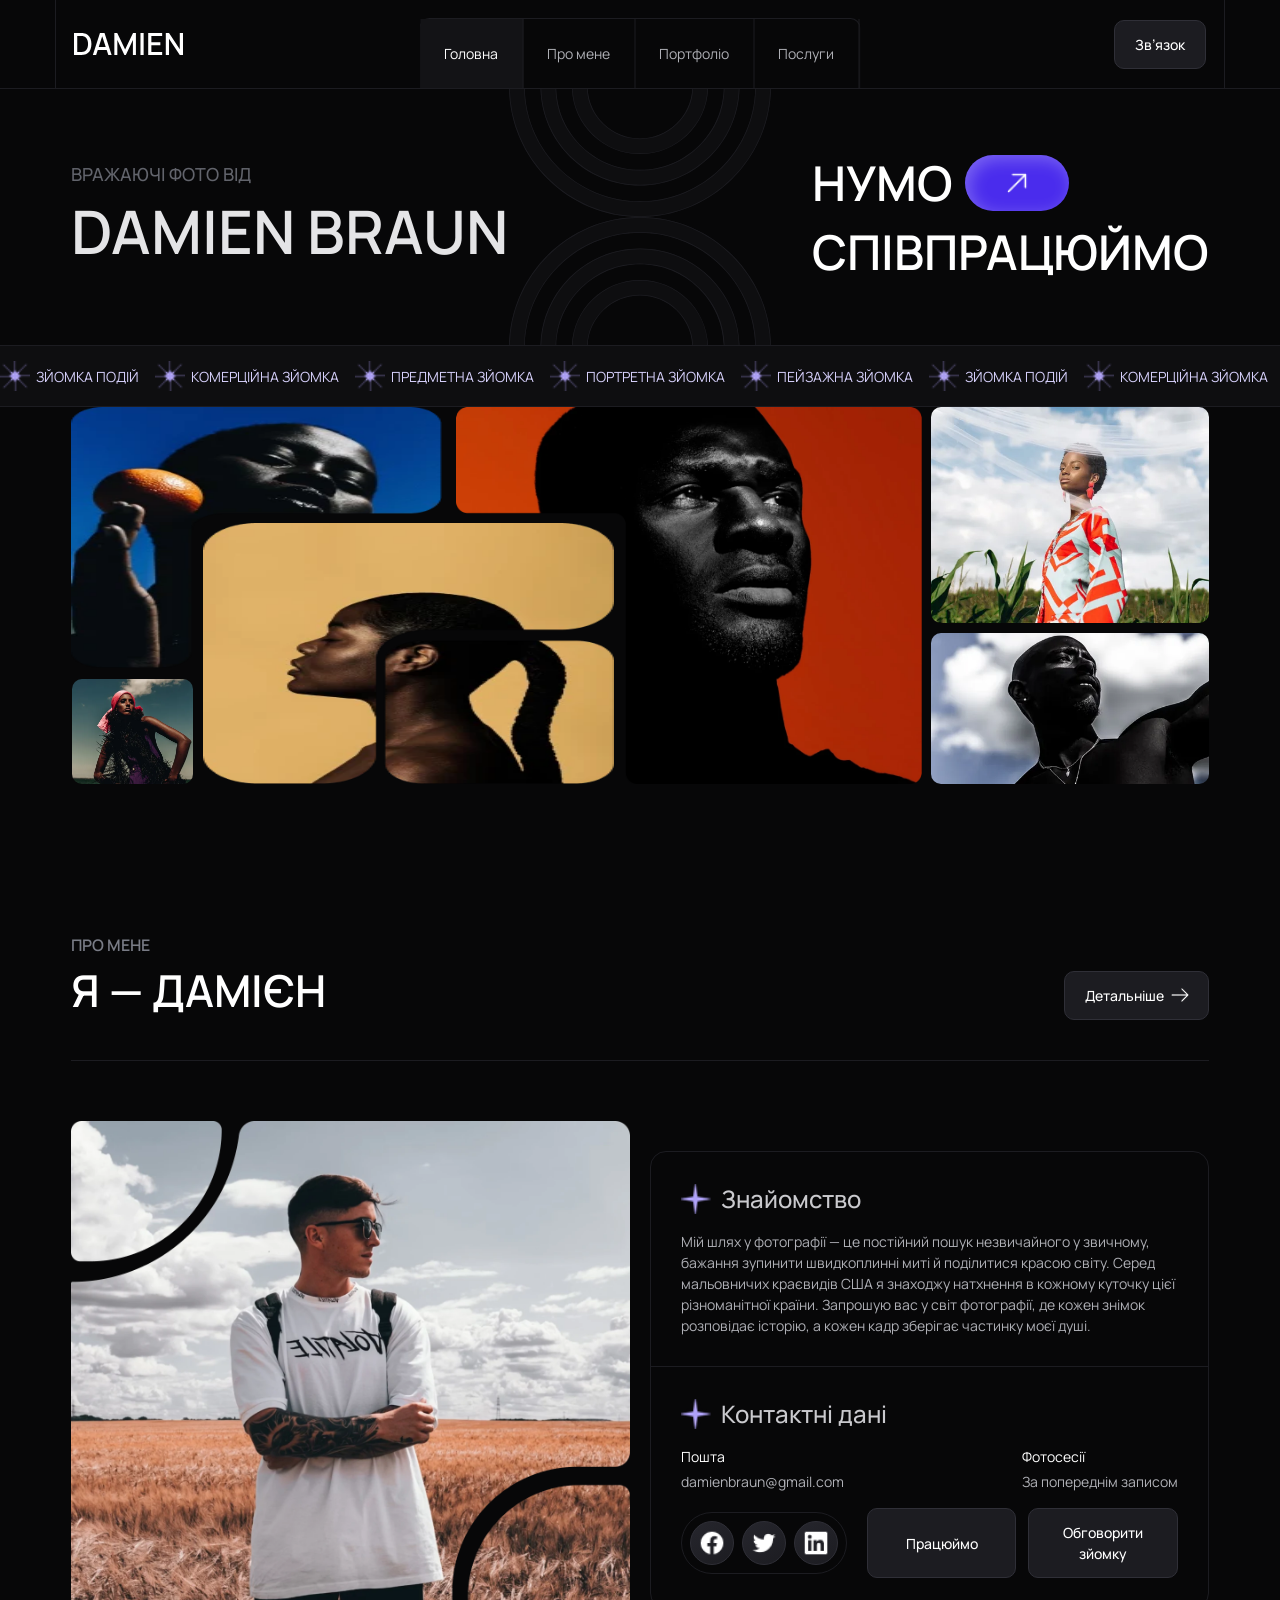
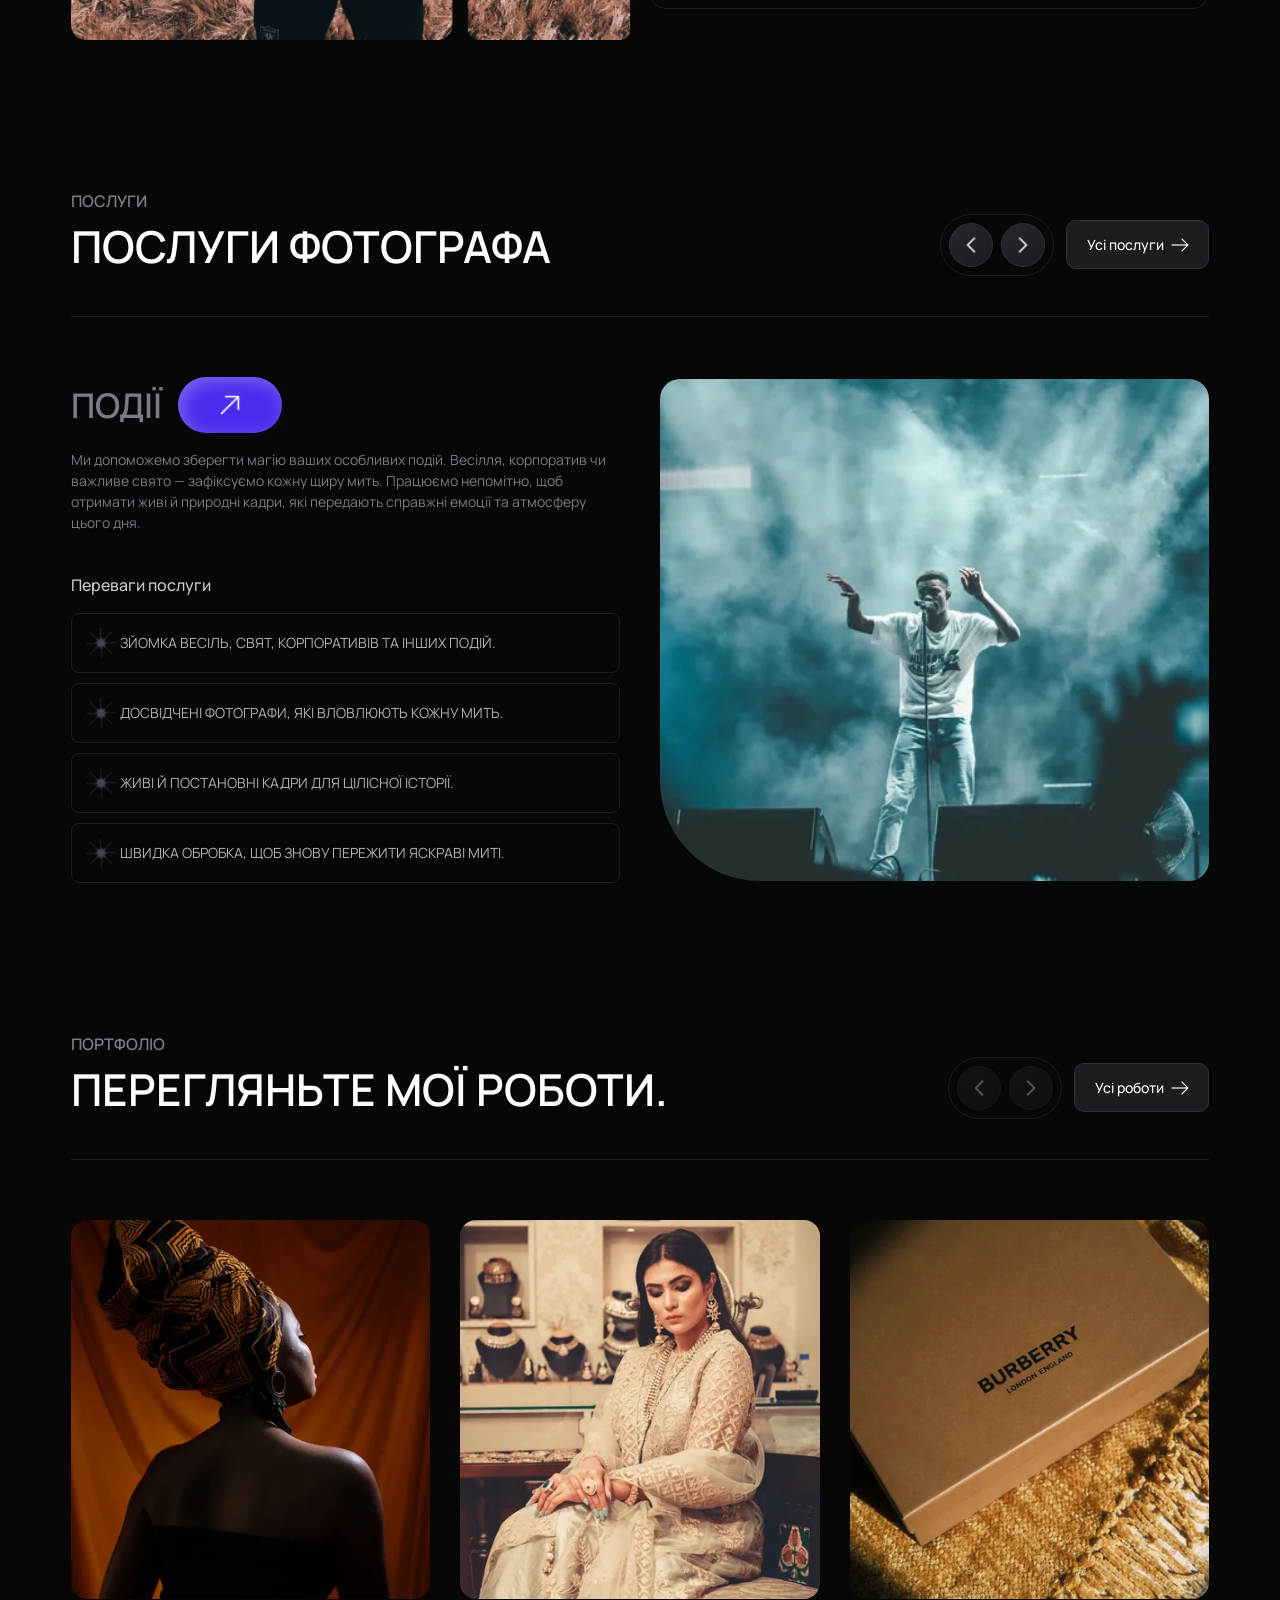
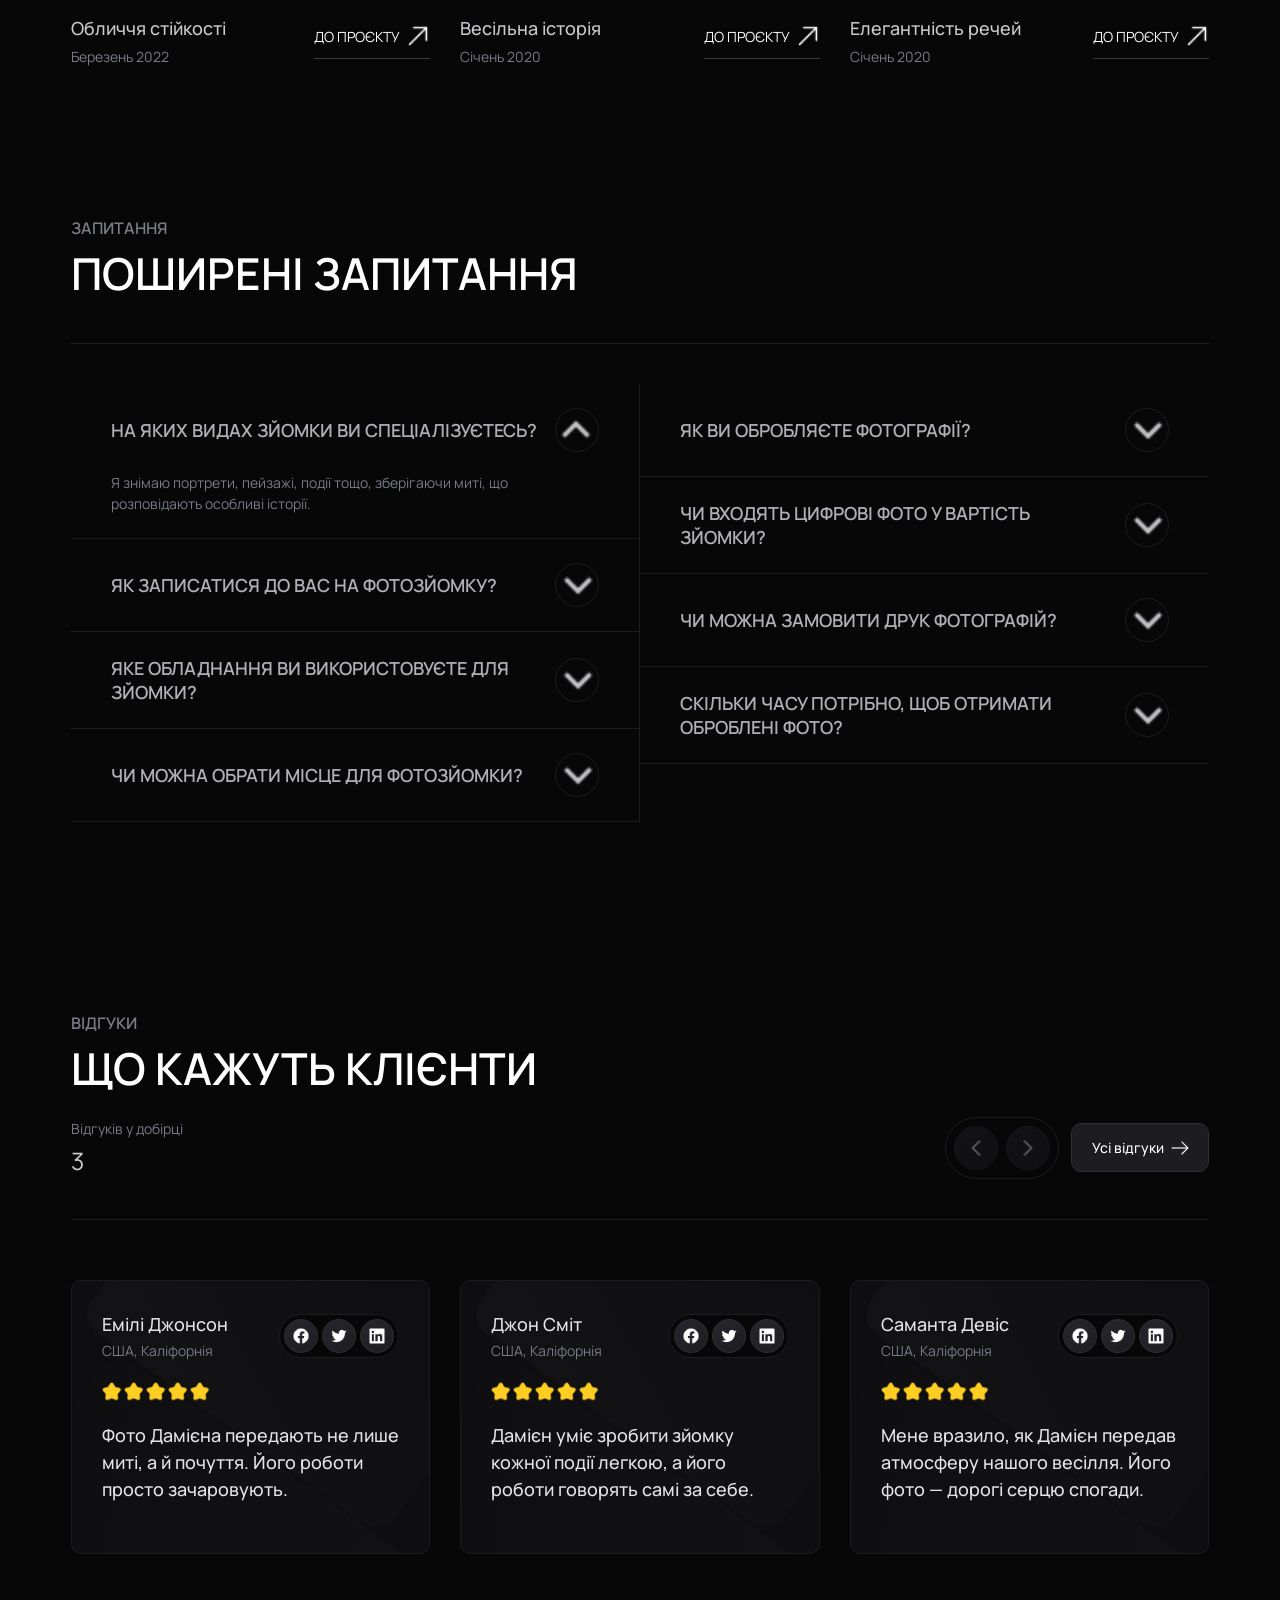
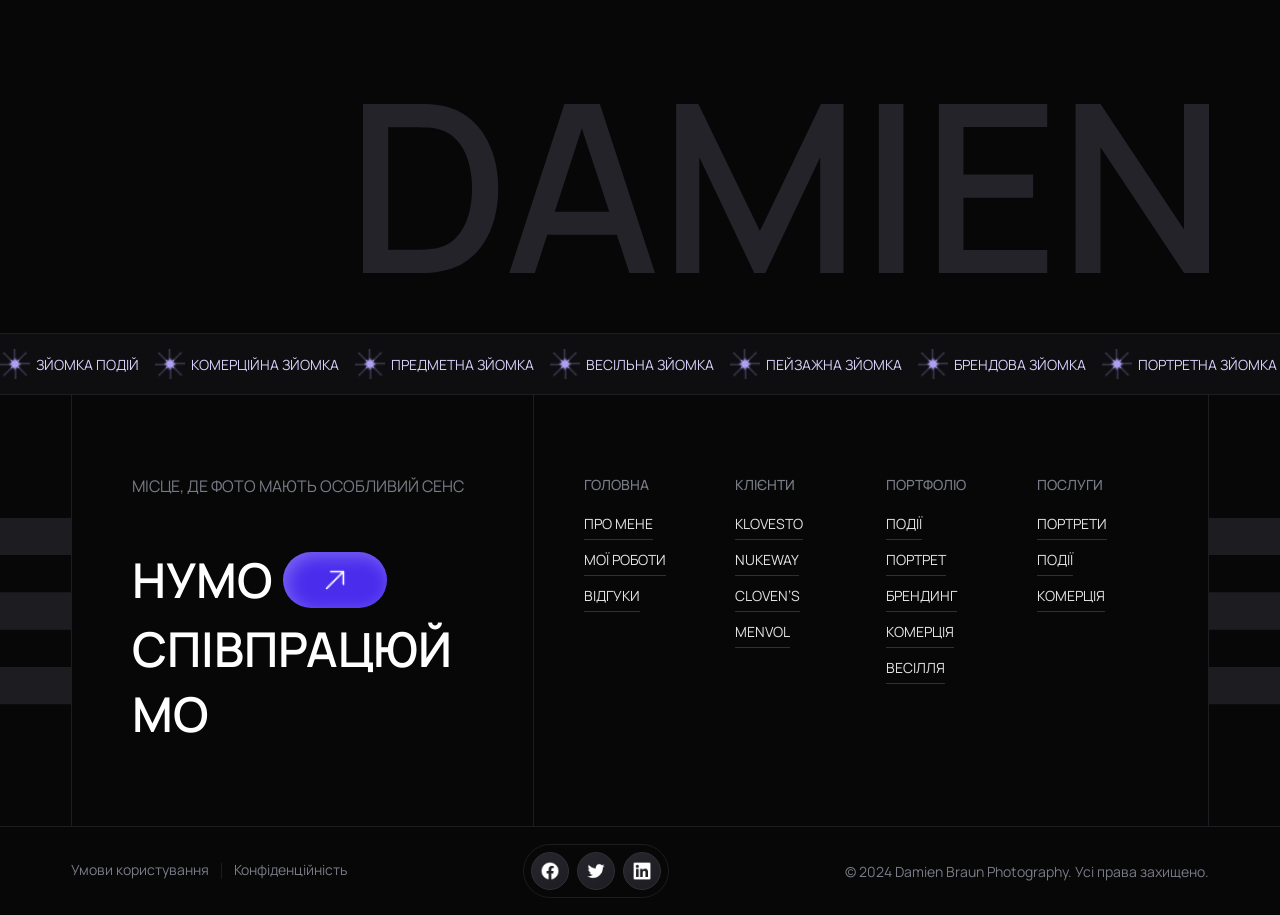
==== commit faee676f: "Functional page components" ====
--- a/index.html
+++ b/index.html
@@ -14,6 +14,7 @@
         <link rel="stylesheet" href="assets/css/style.css">
         <link rel="icon" href="assets/favicon.svg" type="image/svg+xml">
         <script src="assets/js/main.js" defer></script>
+        <script src="assets/js/contact.js" defer></script>
     </head>
     <body>
         <a class="skip-link" href="#main-content">Перейти до вмісту</a>
@@ -25,9 +26,9 @@
                     <a href="about.html" class="nav-btn about">Про мене</a>
                     <a href="portfolio.html" class="nav-btn portfolio">Портфоліо</a>
                     <a href="services.html" class="nav-btn services">Послуги</a>
-                    <a class="nav-btn mobile-contact-btn" href="mailto:damienbraun@gmail.com">Зв’язок</a>
+                    <button class="nav-btn mobile-contact-btn" type="button" data-dialog="contactModal" aria-haspopup="dialog">Зв’язок</button>
                 </nav>
-                <a class="contact-btn" id="header-contact" aria-label="Обговорити фотозйомку" href="mailto:damienbraun@gmail.com">Зв’язок</a>
+                <button class="contact-btn" id="header-contact" aria-label="Обговорити фотозйомку" type="button" data-dialog="contactModal" aria-haspopup="dialog">Зв’язок</button>
                 <button class="burger-menu" id="burger-menu" type="button" aria-label="Відкрити меню" aria-expanded="false" aria-controls="nav-links">
                     <span class="icon icon-menu" aria-hidden="true"></span>
                 </button>
@@ -46,9 +47,9 @@
                     <div class="hero-action-container">
                         <div class="lets-row">
                             <span class="lets-text">Нумо</span>
-                            <a class="action-btn" aria-label="Обговорити фотозйомку" href="mailto:damienbraun@gmail.com">
+                            <button class="action-btn" aria-label="Обговорити фотозйомку" type="button" data-dialog="contactModal" aria-haspopup="dialog">
                                 <span class="icon icon-arrow" aria-hidden="true"></span>
-                            </a>
+                            </button>
                         </div>
                         <span class="work-text">Співпрацюймо</span>
                     </div>
@@ -175,8 +176,8 @@
                                         </a>
                                     </div>
                                     <div class="action-buttons">
-                                        <a class="action-btn-outline" href="mailto:damienbraun@gmail.com">Працюймо</a>
-                                        <a class="action-btn-outline" href="mailto:damienbraun@gmail.com">Обговорити зйомку</a>
+                                        <button class="action-btn-outline" type="button" data-dialog="contactModal" aria-haspopup="dialog">Працюймо</button>
+                                        <button class="action-btn-outline" type="button" data-dialog="contactModal" aria-haspopup="dialog">Обговорити зйомку</button>
                                     </div>
                                 </div>
                             </div>
@@ -208,9 +209,9 @@
                             <div class="service-top">
                                 <div class="service-title-row">
                                     <h3>Події</h3>
-                                    <a class="service-action-btn" aria-label="Обговорити фотозйомку" href="mailto:damienbraun@gmail.com">
+                                    <button class="service-action-btn" aria-label="Обговорити фотозйомку" type="button" data-dialog="contactModal" aria-haspopup="dialog">
                                         <span class="icon icon-arrow" aria-hidden="true"></span>
-                                    </a>
+                                    </button>
                                 </div>
                                 <p class="service-paragraph">Ми допоможемо зберегти магію ваших особливих подій. Весілля, корпоратив чи важливе свято — зафіксуємо кожну щиру мить. Працюємо непомітно, щоб отримати живі й природні кадри, які передають справжні емоції та атмосферу цього дня.</p>
                             </div>
@@ -245,7 +246,7 @@
                             <div class="service-top">
                                 <div class="service-title-row">
                                     <h3>Портрети</h3>
-                                    <a class="service-action-btn" href="mailto:damienbraun@gmail.com" aria-label="Обговорити фотозйомку"><span class="icon icon-arrow" aria-hidden="true"></span></a>
+                                    <button class="service-action-btn" aria-label="Обговорити фотозйомку" type="button" data-dialog="contactModal" aria-haspopup="dialog"><span class="icon icon-arrow" aria-hidden="true"></span></button>
                                 </div>
                                 <p class="service-paragraph">Портретна зйомка допомагає побачити власний характер у новому світлі. Разом оберемо образ, локацію та настрій, щоб створити природні й виразні фотографії.</p>
                             </div>
@@ -268,7 +269,7 @@
                             <div class="service-top">
                                 <div class="service-title-row">
                                     <h3>Комерція</h3>
-                                    <a class="service-action-btn" href="mailto:damienbraun@gmail.com" aria-label="Обговорити фотозйомку"><span class="icon icon-arrow" aria-hidden="true"></span></a>
+                                    <button class="service-action-btn" aria-label="Обговорити фотозйомку" type="button" data-dialog="contactModal" aria-haspopup="dialog"><span class="icon icon-arrow" aria-hidden="true"></span></button>
                                 </div>
                                 <p class="service-paragraph">Створюю фотографії, які розповідають про ваш продукт і підкреслюють характер бренду. Продумуємо композицію, світло та деталі для каталогу, реклами чи соціальних мереж.</p>
                             </div>
@@ -613,9 +614,9 @@
                         <div class="footer-call-to-action">
                             <div class="footer-cta-row">
                                 <span class="footer-cta-text">Нумо</span>
-                                <a class="footer-cta-btn" aria-label="Обговорити фотозйомку" href="mailto:damienbraun@gmail.com">
+                                <button class="footer-cta-btn" aria-label="Обговорити фотозйомку" type="button" data-dialog="contactModal" aria-haspopup="dialog">
                                     <span class="icon icon-arrow" aria-hidden="true"></span>
-                                </a>
+                                </button>
                             </div>
                             <span class="footer-cta-text">Співпрацюймо</span>
                         </div>
@@ -674,5 +675,48 @@
                 </div>
             </div>
         </footer>
+        <dialog class="dialog" id="contactModal" aria-labelledby="contact-title" aria-describedby="contact-help">
+            <button class="close-btn" type="button" data-close-dialog aria-label="Закрити форму">×</button>
+            <h2 class="dialog-title" id="contact-title">Обговорімо вашу зйомку</h2>
+            <form class="contact-form" id="contactForm" method="dialog" novalidate>
+                <div class="form-field">
+                    <label for="contact-name">Ваше ім’я (обов’язково)</label>
+                    <input class="modal-input" id="contact-name" name="name" type="text" autocomplete="name" enterkeyhint="next" required minlength="2" maxlength="80" aria-describedby="contact-name-error" autofocus>
+                    <span class="field-error" id="contact-name-error"></span>
+                </div>
+                <div class="form-field">
+                    <label for="contact-email">Електронна пошта (обов’язково)</label>
+                    <input class="modal-input" id="contact-email" name="email" type="email" inputmode="email" autocomplete="email" autocapitalize="none" spellcheck="false" enterkeyhint="next" required maxlength="254" aria-describedby="contact-email-error">
+                    <span class="field-error" id="contact-email-error"></span>
+                </div>
+                <div class="form-field">
+                    <label for="contact-service">Напрям зйомки</label>
+                    <select class="modal-input" id="contact-service" name="service" autocomplete="off" aria-describedby="contact-service-error">
+                        <option value="">Допоможіть обрати напрям</option>
+                        <option value="Портретна зйомка">Портретна зйомка</option>
+                        <option value="Зйомка подій">Зйомка подій</option>
+                        <option value="Комерційна зйомка">Комерційна зйомка</option>
+                    </select>
+                    <span class="field-error" id="contact-service-error"></span>
+                </div>
+                <div class="form-field">
+                    <label for="contact-package">Пакет</label>
+                    <select class="modal-input" id="contact-package" name="package" autocomplete="off" aria-describedby="contact-package-error">
+                        <option value="">Обговорити без пакета</option>
+                    </select>
+                    <span class="field-error" id="contact-package-error"></span>
+                </div>
+                <div class="form-field">
+                    <label for="contact-message">Розкажіть про вашу ідею (обов’язково)</label>
+                    <textarea class="modal-textarea" id="contact-message" name="body" autocomplete="off" enterkeyhint="enter" required minlength="10" maxlength="2000" aria-describedby="contact-message-help contact-message-error"></textarea>
+                    <span class="form-help" id="contact-message-help">Від 10 до 2000 символів.</span>
+                    <span class="field-error" id="contact-message-error"></span>
+                </div>
+                <p class="form-help" id="contact-help">Підготуйте звернення й надішліть його зі своєї поштової програми. Цей сайт не надсилає лист автоматично. Чернетка зберігається лише на цій відкритій сторінці.</p>
+                <button class="action-btn-outline" type="submit">Підготувати лист</button>
+                <p class="form-status" id="form-status" role="status" aria-live="polite" aria-atomic="true"></p>
+                <a class="form-mail-link" id="prepared-mail" hidden>Відкрити поштову програму</a>
+            </form>
+        </dialog>
     </body>
 </html>
--- a/assets/css/style.css
+++ b/assets/css/style.css
@@ -972,6 +972,10 @@
     background: var(--bg-main);
 }
 
+.not-found-page .main-footer {
+    border-top: 1px solid var(--border-color);
+}
+
 .footer-left-block {
     display: grid;
     gap: var(--footer-cta-gap);
@@ -1097,27 +1101,139 @@
 
 .error-page {
     display: grid;
+    align-items: center;
+    gap: 3rem;
+    width: calc(100% - var(--page-gutter) * 2);
+    max-width: var(--content-width);
+    margin-inline: auto;
+    padding-block: 3.75rem 5rem;
+}
+
+.error-copy {
+    min-width: 0;
+}
+
+.error-eyebrow {
+    margin-bottom: 0.625rem;
+    color: var(--text-muted);
+    font-size: var(--subtitle-size);
+    font-weight: 500;
+    text-transform: uppercase;
+}
+
+.error-title {
+    color: var(--bg-gray);
+    font-size: var(--heading-size);
+    font-weight: 600;
+    line-height: 1.2;
+    text-transform: uppercase;
+}
+
+.error-description {
+    max-width: 34rem;
+    margin-block: 1.25rem 1.75rem;
+    color: var(--text-gray);
+    font-size: var(--body-size);
+    line-height: 1.7;
+}
+
+.error-home-btn {
+    gap: 0.75rem;
+    max-width: 100%;
+    min-height: 3.25rem;
+    border-color: #6e55ef;
+    background: var(--bg-accent);
+    color: var(--text-white);
+}
+
+.error-home-btn:hover {
+    border-color: #b5a5ff;
+}
+
+.error-home-btn .icon {
+    --icon-size: 1.25rem;
+}
+
+.error-visual {
+    --error-code-size: clamp(5rem, 23vw, 11rem);
+    position: relative;
+    display: grid;
+    justify-items: center;
     align-content: center;
-    gap: 1.5rem;
-    min-height: 100dvh;
-    max-width: 45rem;
+    gap: 1rem;
+    width: 100%;
+    max-width: 40rem;
+    min-width: 0;
     margin-inline: auto;
-    padding: 2rem var(--page-gutter);
-}
-
-.not-found-page .error-page {
-    min-height: 65dvh;
-}
-
-.error-page nav {
-    display: flex;
-    flex-wrap: wrap;
-    gap: 1rem;
-}
-
-.error-page nav a {
-    text-decoration: underline;
-    text-underline-offset: 0.25rem;
+    padding: 2.5rem 1rem;
+    border: 1px solid var(--border-color);
+    border-radius: 1.25rem 4rem 1.25rem 1.25rem;
+    background: linear-gradient(145deg, #101013, #070708);
+}
+
+.error-visual::before,
+.error-visual::after {
+    position: absolute;
+    width: 1.5rem;
+    height: 1.5rem;
+    border-color: #393940;
+    border-style: solid;
+    content: "";
+}
+
+.error-visual::before {
+    top: 1.25rem;
+    left: 1.25rem;
+    border-width: 1px 0 0 1px;
+}
+
+.error-visual::after {
+    right: 1.25rem;
+    bottom: 1.25rem;
+    border-width: 0 1px 1px 0;
+}
+
+.error-code {
+    display: flex;
+    align-items: center;
+    justify-content: center;
+    gap: 0.025em;
+    color: #44414d;
+    font-size: var(--error-code-size);
+    font-weight: 600;
+    line-height: 1;
+    letter-spacing: -0.06em;
+}
+
+.error-lens {
+    flex: 0 0 auto;
+    width: 0.95em;
+    height: 0.95em;
+    margin-inline: 0.025em;
+}
+
+.error-visual-caption {
+    color: var(--text-muted);
+    font-size: var(--subtitle-size);
+}
+
+@media (min-width: 64rem) {
+    .error-page {
+        grid-template-columns: 1fr 1fr;
+        gap: 5rem;
+        min-height: 35rem;
+        padding-block: 5rem;
+    }
+
+    .error-description {
+        margin-block: 1.5rem 2rem;
+    }
+
+    .error-visual {
+        --error-code-size: clamp(7rem, 13vw, 12rem);
+        padding-block: 4rem;
+        border-top-right-radius: 6rem;
+    }
 }
 
 
@@ -1794,3 +1910,123 @@
         transform: translateX(-100%);
     }
 }
+
+/* Contact form */
+html.dialog-open,
+body.dialog-open {
+    overflow: hidden;
+}
+
+.dialog {
+    width: min(35rem, calc(100% - 2rem));
+    max-height: calc(100dvh - 2rem);
+    margin: auto;
+    padding: 2rem 1.25rem;
+    overflow: auto;
+    overscroll-behavior: contain;
+    scroll-padding-block: 1rem;
+    border: 1px solid #393940;
+    border-radius: 1rem;
+    background: var(--bg-header);
+    color: var(--text-white);
+}
+
+.dialog::backdrop {
+    background: rgb(0 0 0 / 80%);
+}
+
+.dialog-title {
+    padding-right: 2.5rem;
+    font-size: 1.5rem;
+    font-weight: 600;
+    line-height: 1.3;
+}
+
+.close-btn {
+    position: absolute;
+    top: 0.75rem;
+    right: 0.75rem;
+    width: 2.75rem;
+    height: 2.75rem;
+    padding: 0;
+    border: 1px solid #393940;
+    border-radius: 50%;
+    background: var(--bg-btn-contact);
+    font-size: 1.75rem;
+    line-height: 1;
+}
+
+.contact-form,
+.form-field {
+    display: grid;
+    gap: 0.5rem;
+}
+
+.contact-form {
+    gap: 1.25rem;
+    margin-top: 1.5rem;
+}
+
+.form-field label {
+    color: var(--bg-gray);
+    font-size: 0.875rem;
+}
+
+.modal-input,
+.modal-textarea {
+    width: 100%;
+    min-width: 0;
+    min-height: 3rem;
+    padding: 0.75rem;
+    border: 1px solid #393940;
+    border-radius: 0.5rem;
+    background: var(--bg-main);
+    color: var(--text-white);
+    font-size: 1rem;
+}
+
+.modal-textarea {
+    min-height: 8rem;
+    resize: vertical;
+}
+
+.modal-input[aria-invalid="true"],
+.modal-textarea[aria-invalid="true"] {
+    border-color: #f6a2a2;
+}
+
+.field-error {
+    color: #f6a2a2;
+    font-size: 0.8125rem;
+}
+
+.form-help,
+.form-status {
+    color: var(--text-gray);
+    font-size: 0.875rem;
+    line-height: 1.7;
+}
+
+.form-mail-link {
+    text-decoration: underline;
+    text-underline-offset: 0.2rem;
+}
+
+.form-mail-link[hidden] {
+    display: none;
+}
+
+.contact-form[data-state="error"] .form-status {
+    color: #f6a2a2;
+}
+
+.contact-form[aria-busy="true"] {
+    cursor: progress;
+}
+
+
+@media (min-width: 40rem) {
+    .dialog {
+        padding: 2rem;
+    }
+}
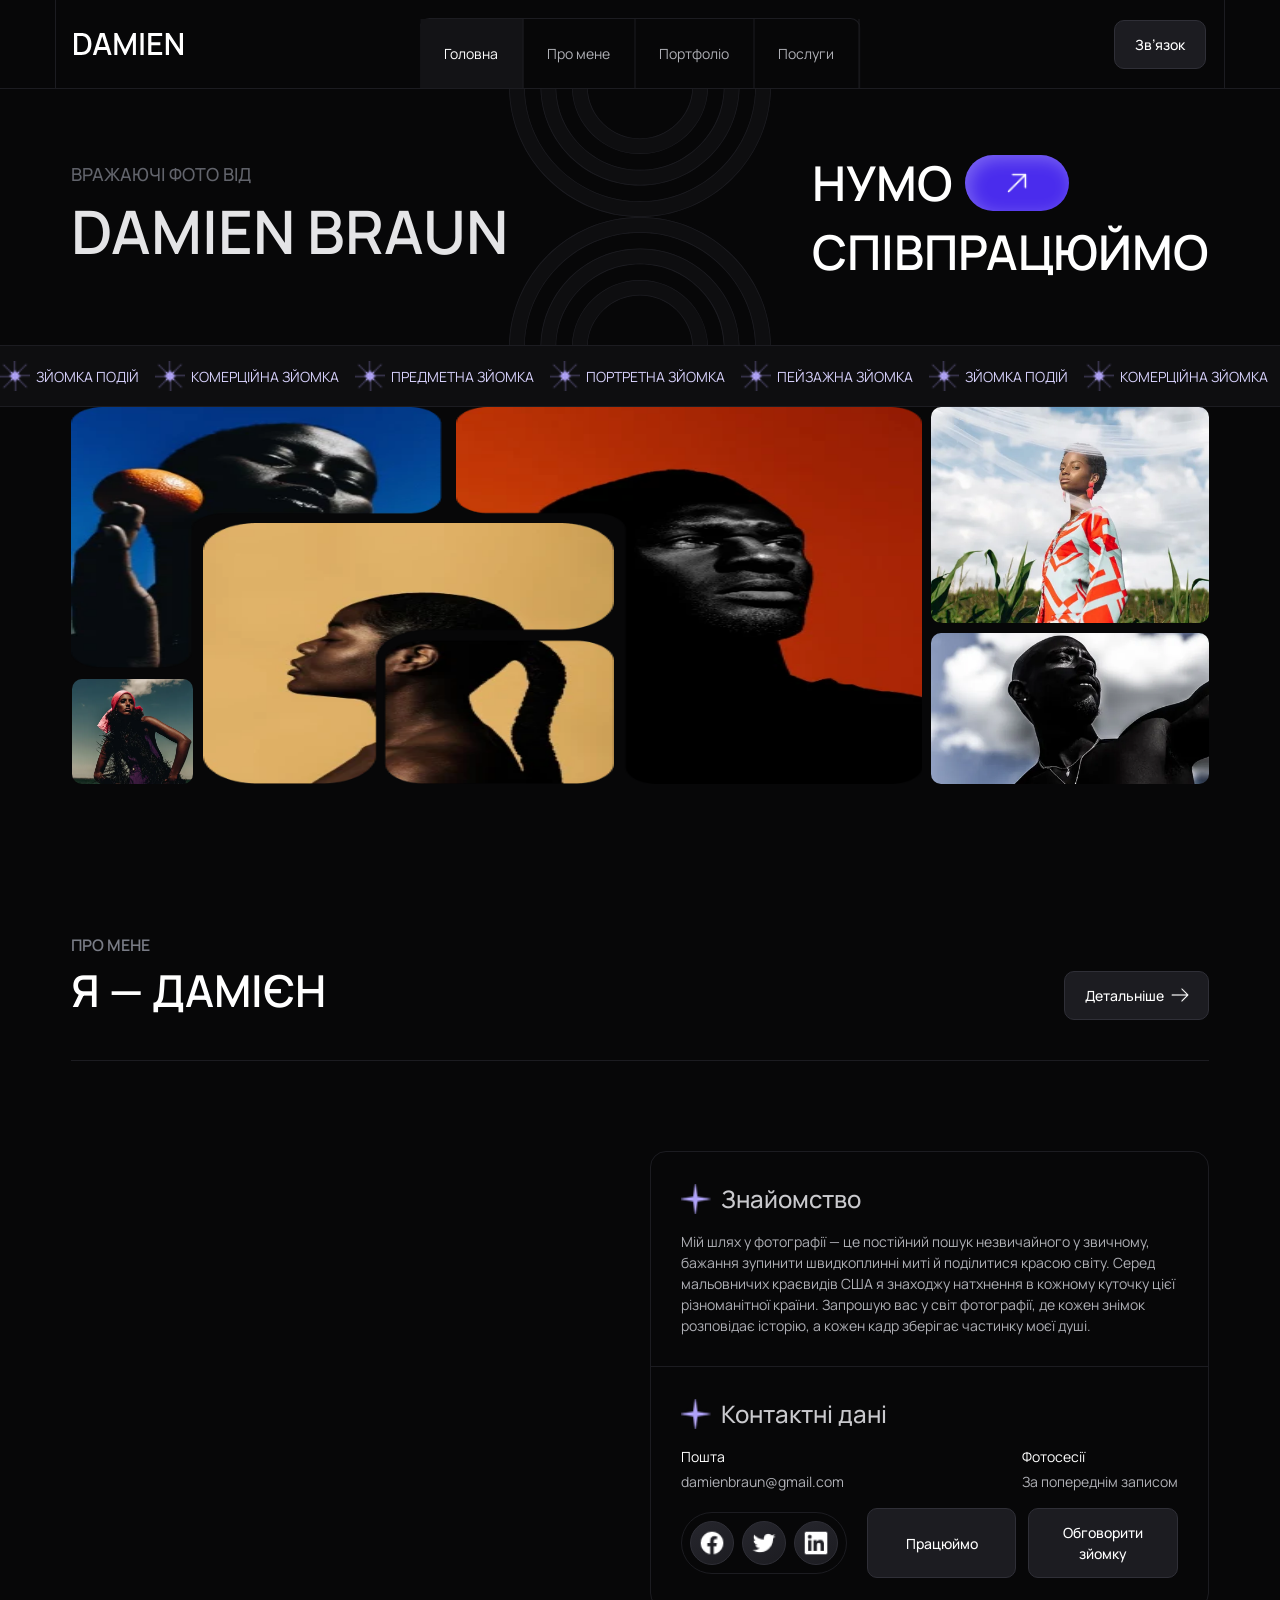
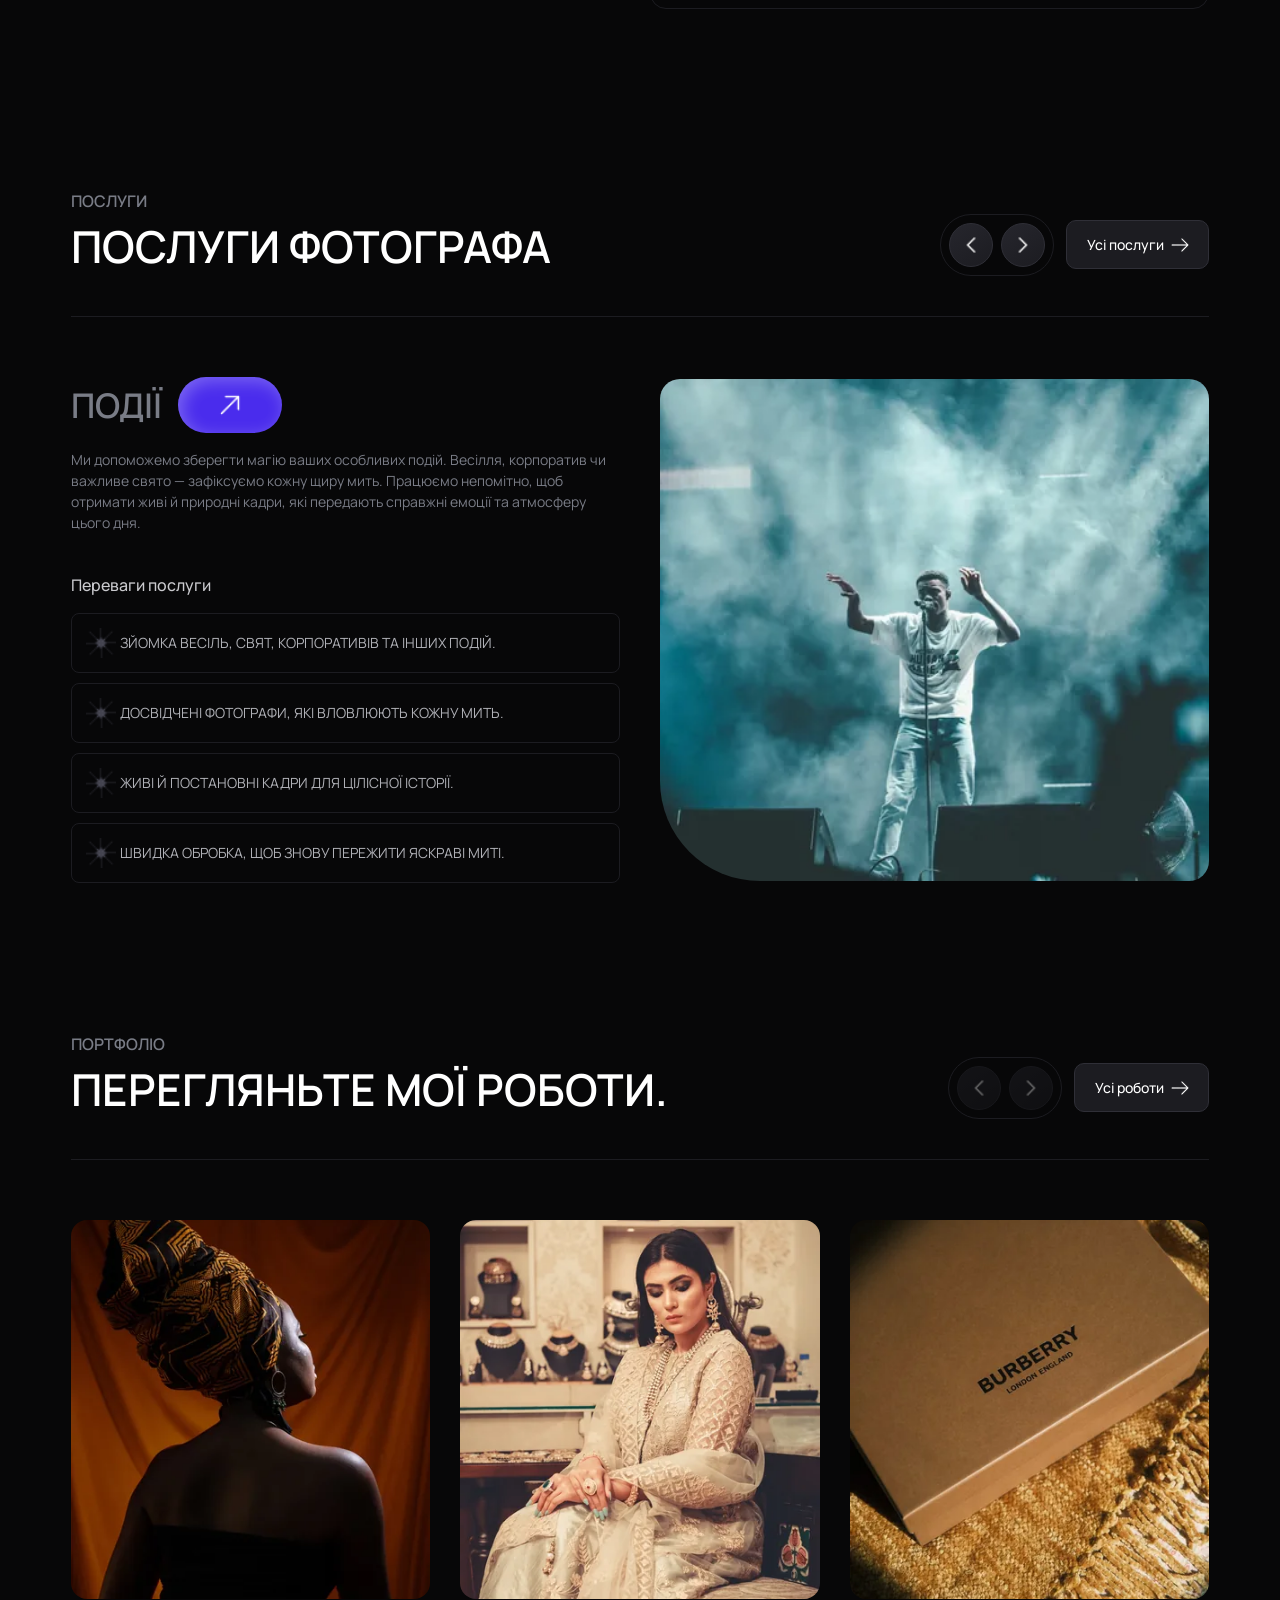
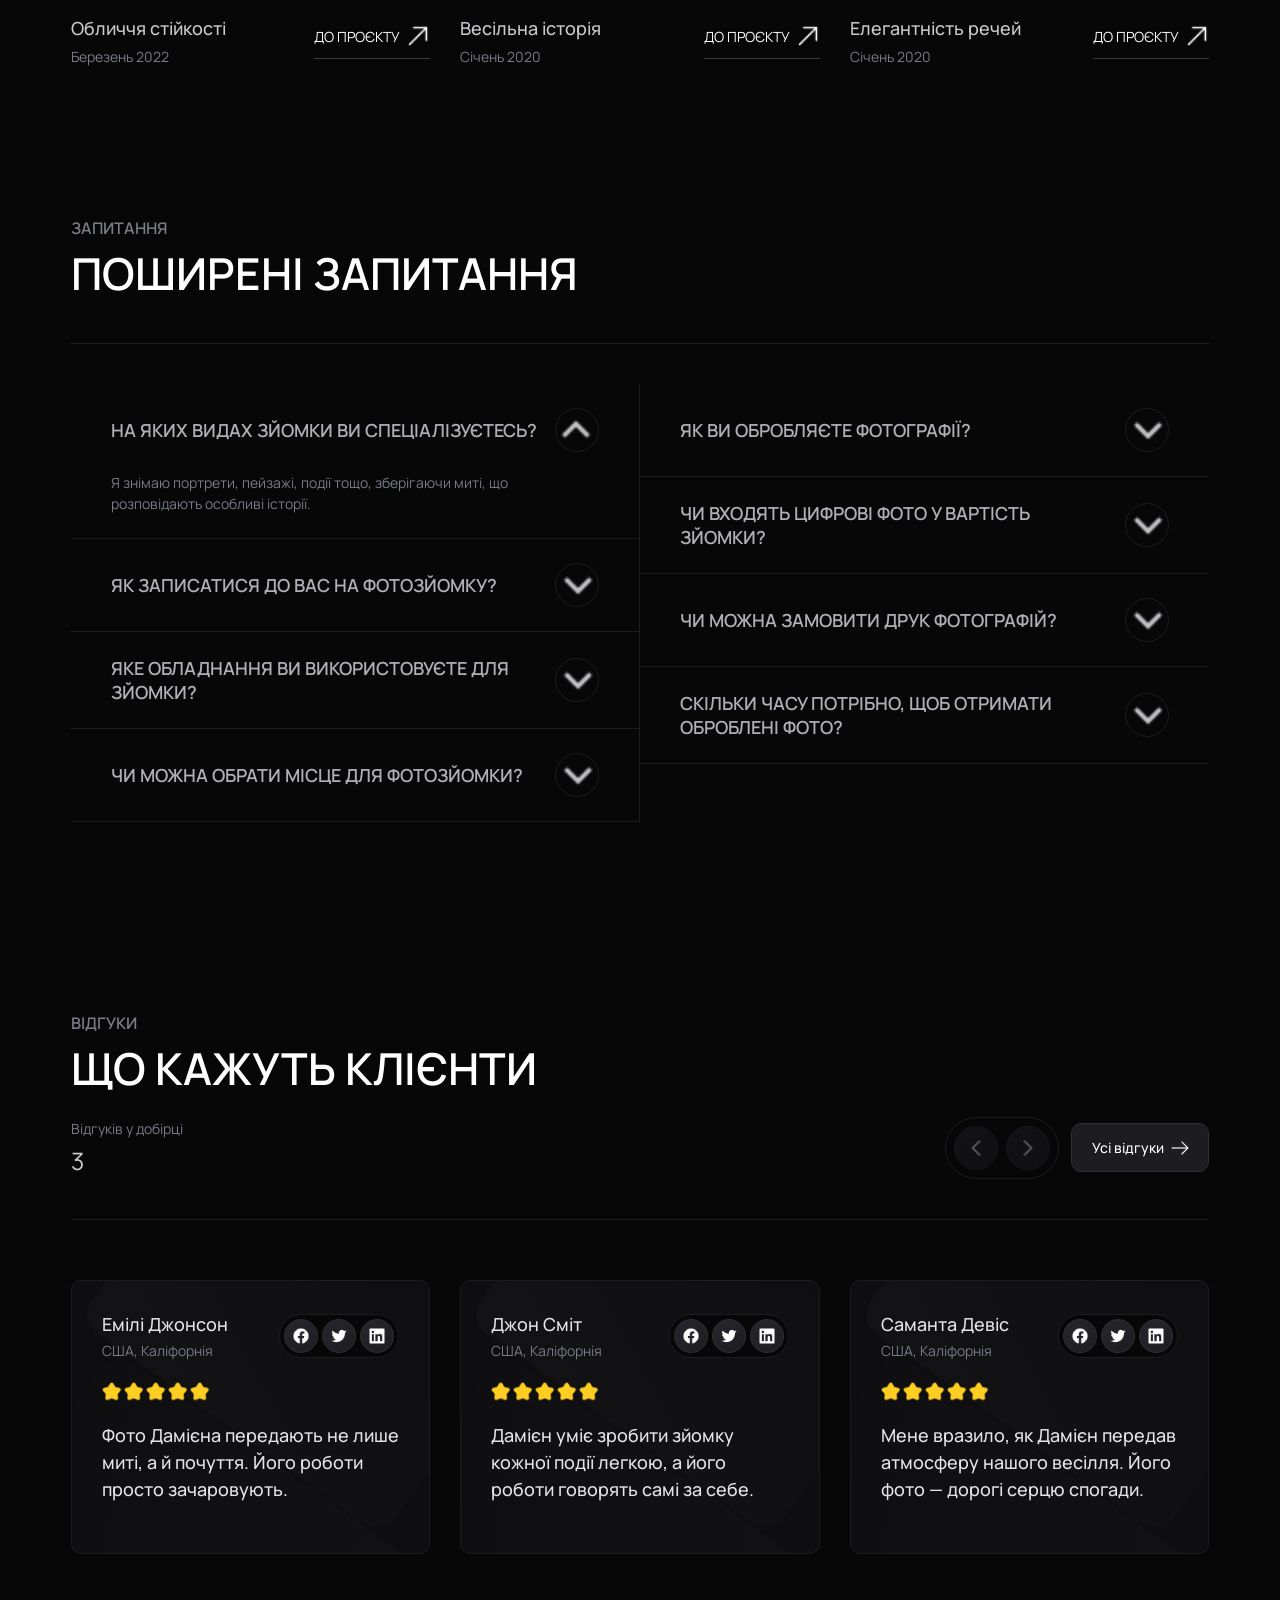
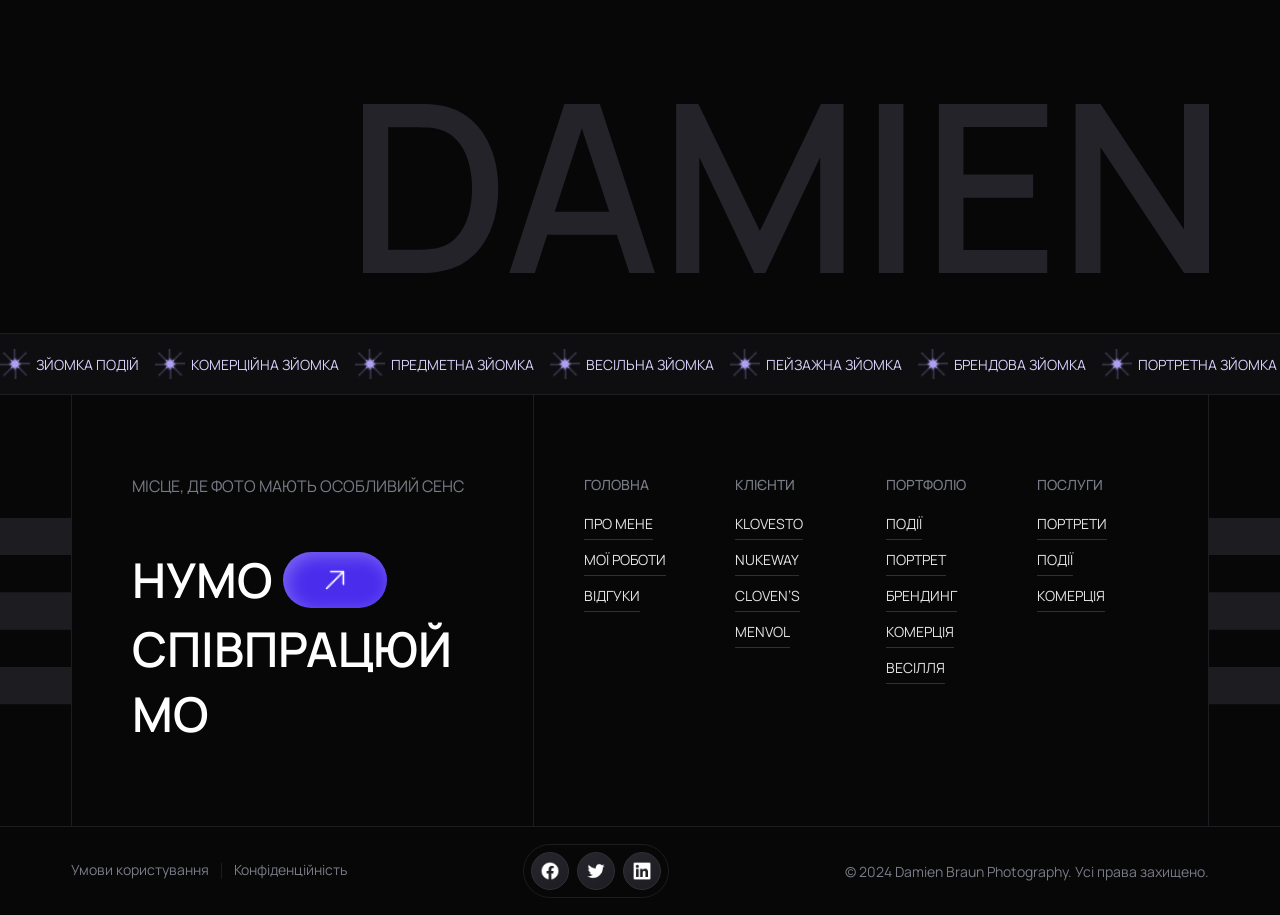
==== commit 519caf20: "Render service packages from data" ====
--- a/index.html
+++ b/index.html
@@ -14,6 +14,7 @@
         <link rel="stylesheet" href="assets/css/style.css">
         <link rel="icon" href="assets/favicon.svg" type="image/svg+xml">
         <script src="assets/js/main.js" defer></script>
+        <script src="assets/js/service-packages.js" defer></script>
         <script src="assets/js/contact.js" defer></script>
     </head>
     <body>
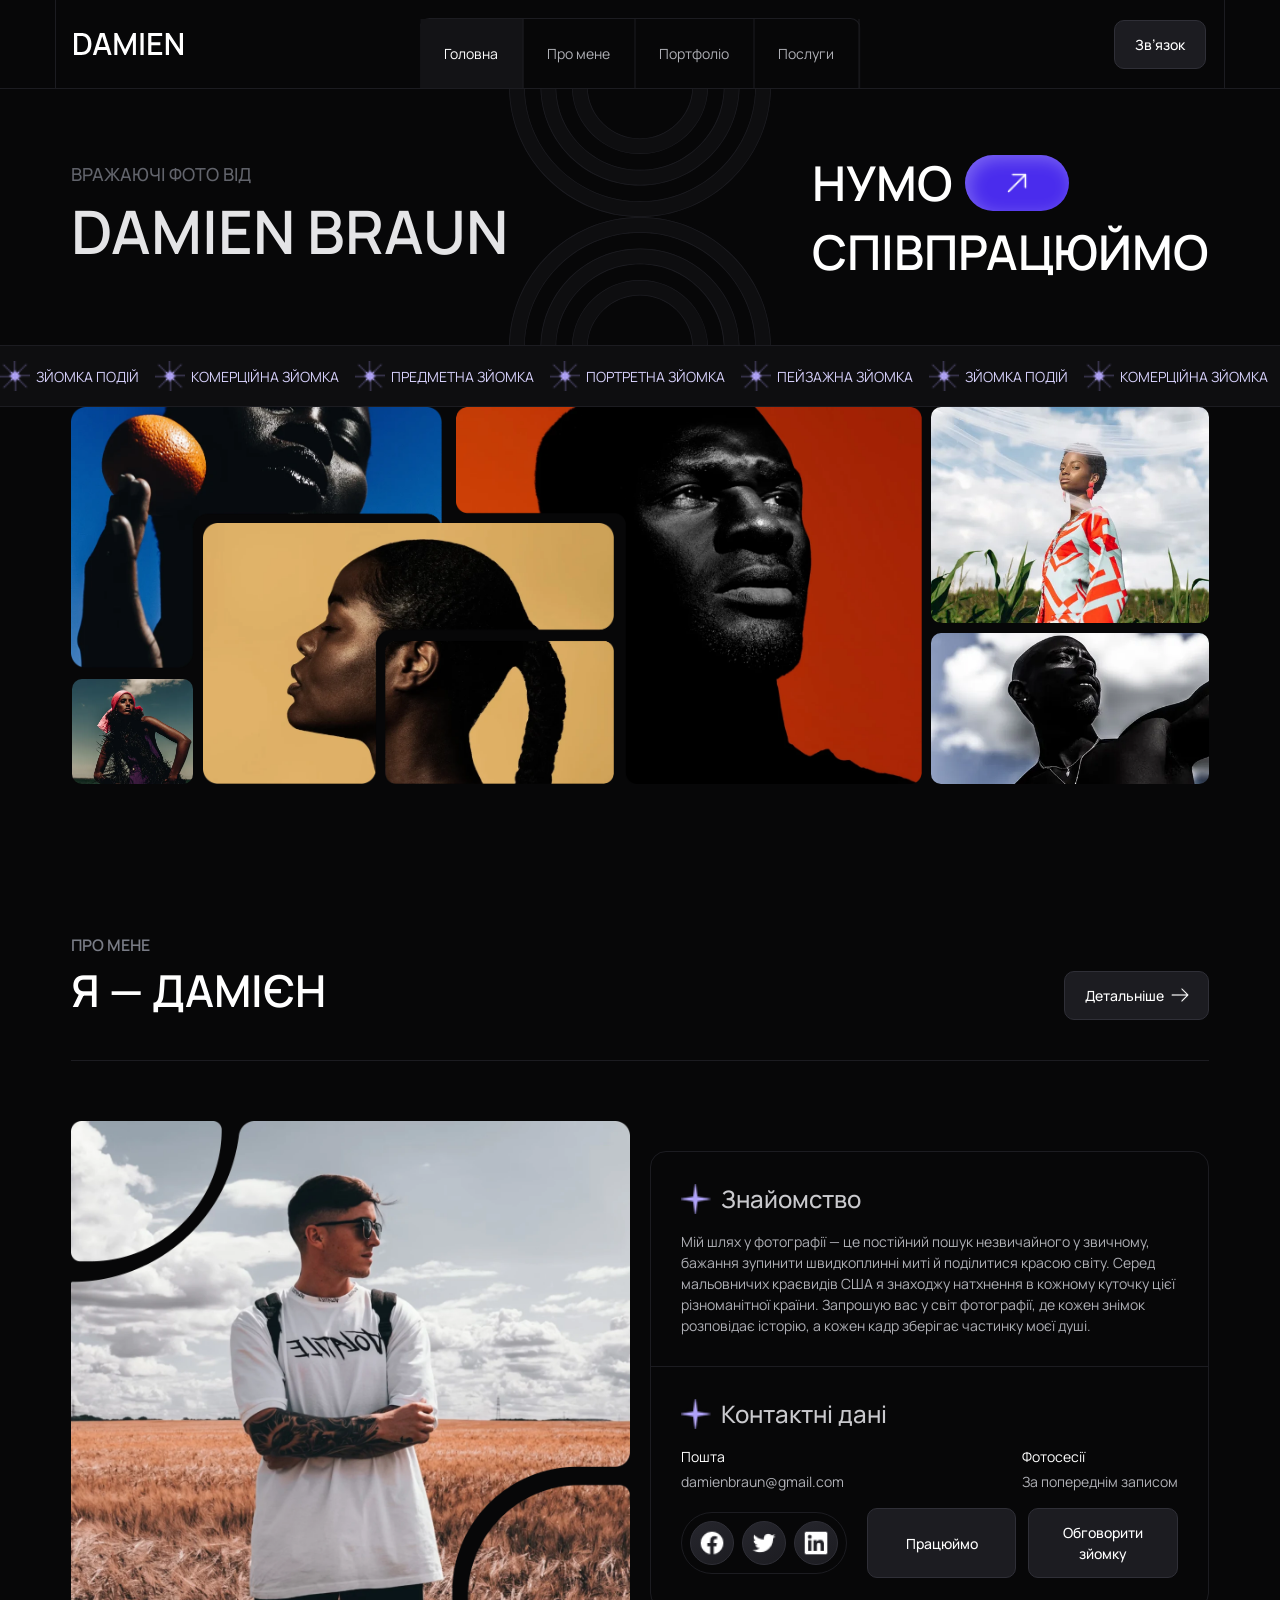
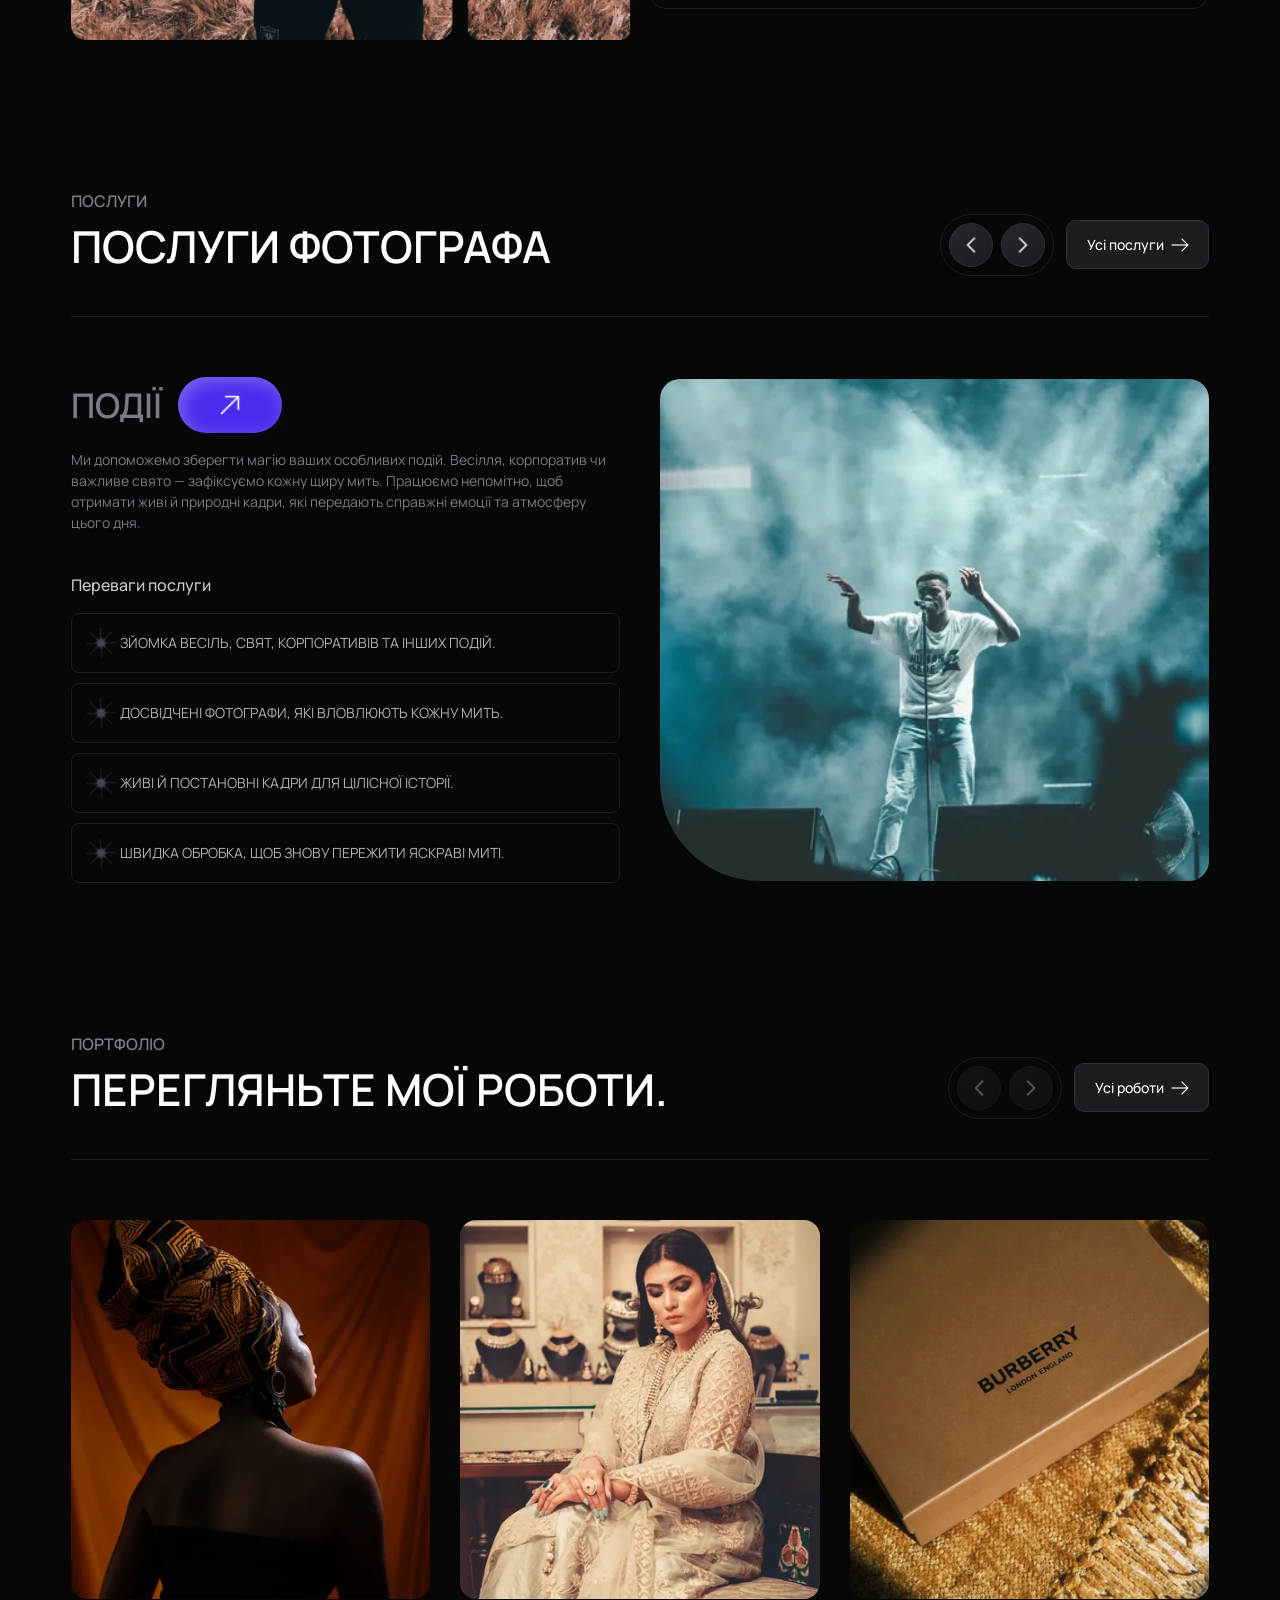
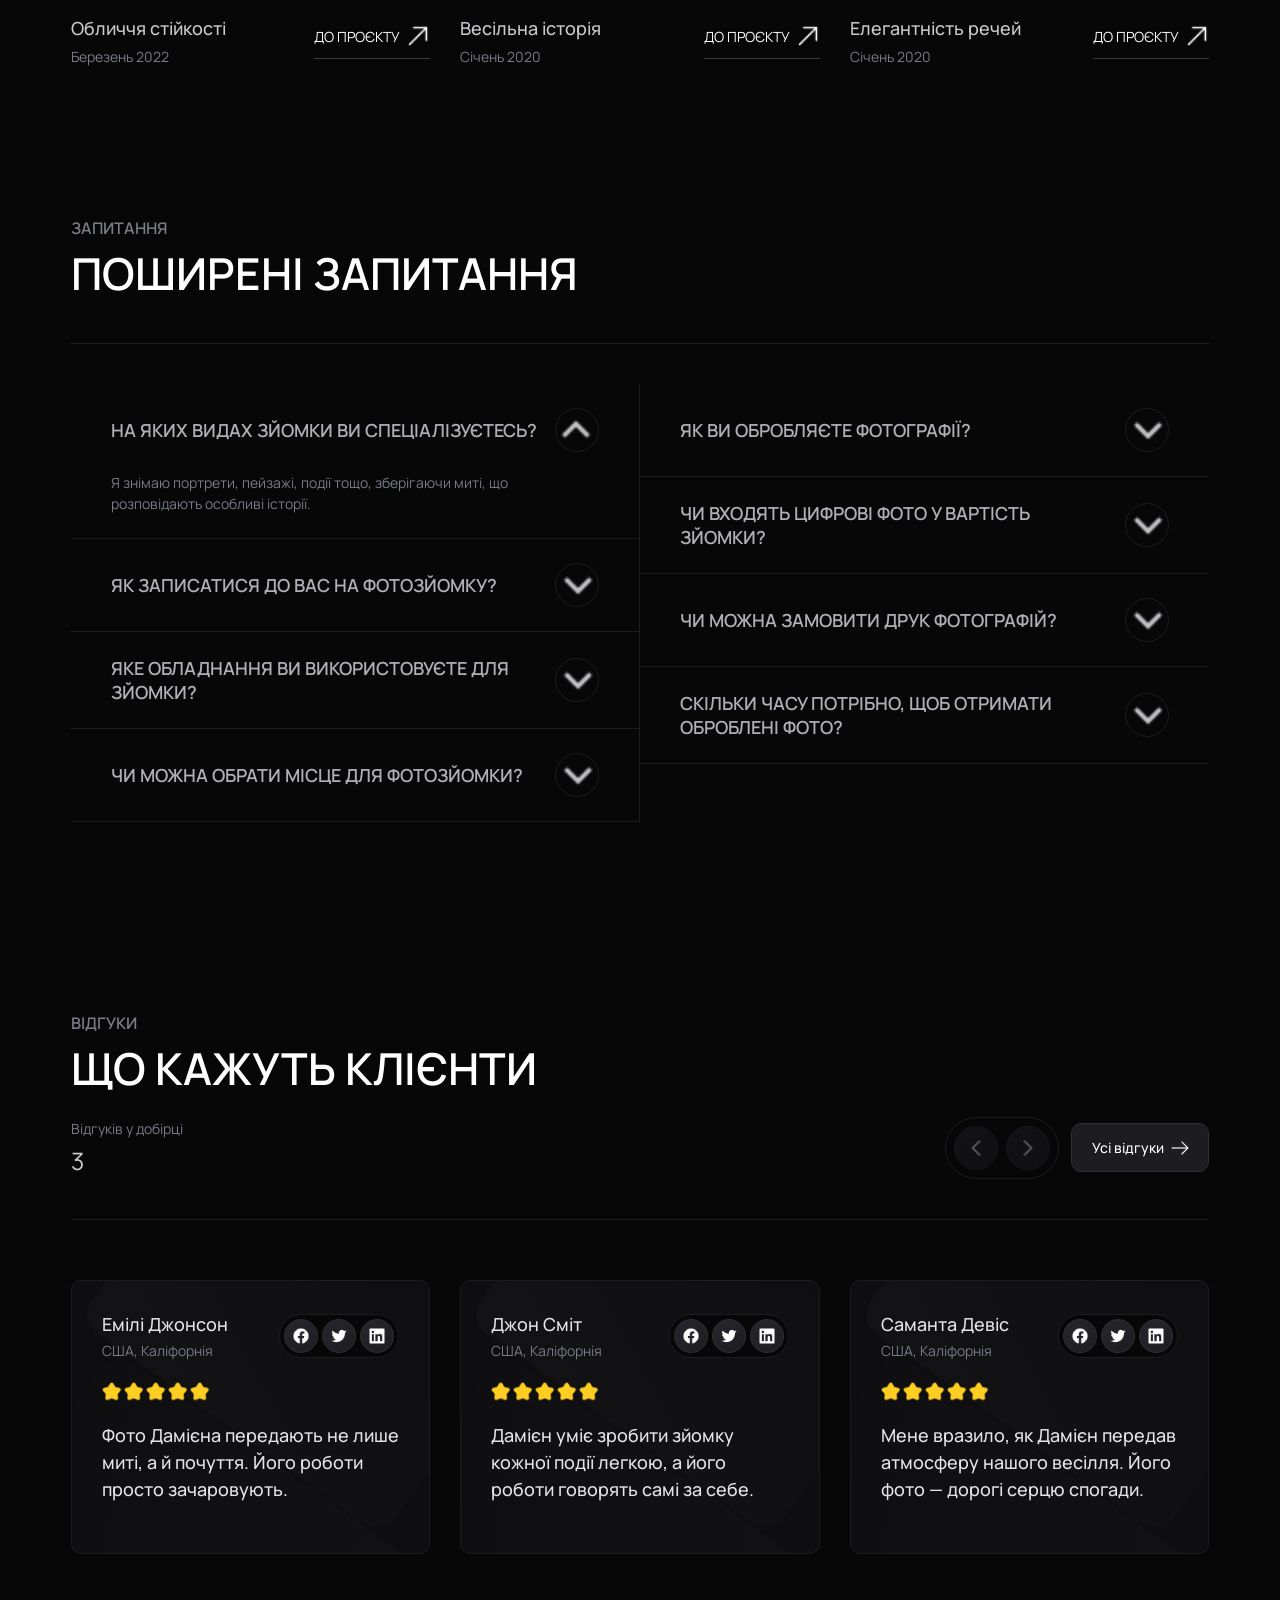
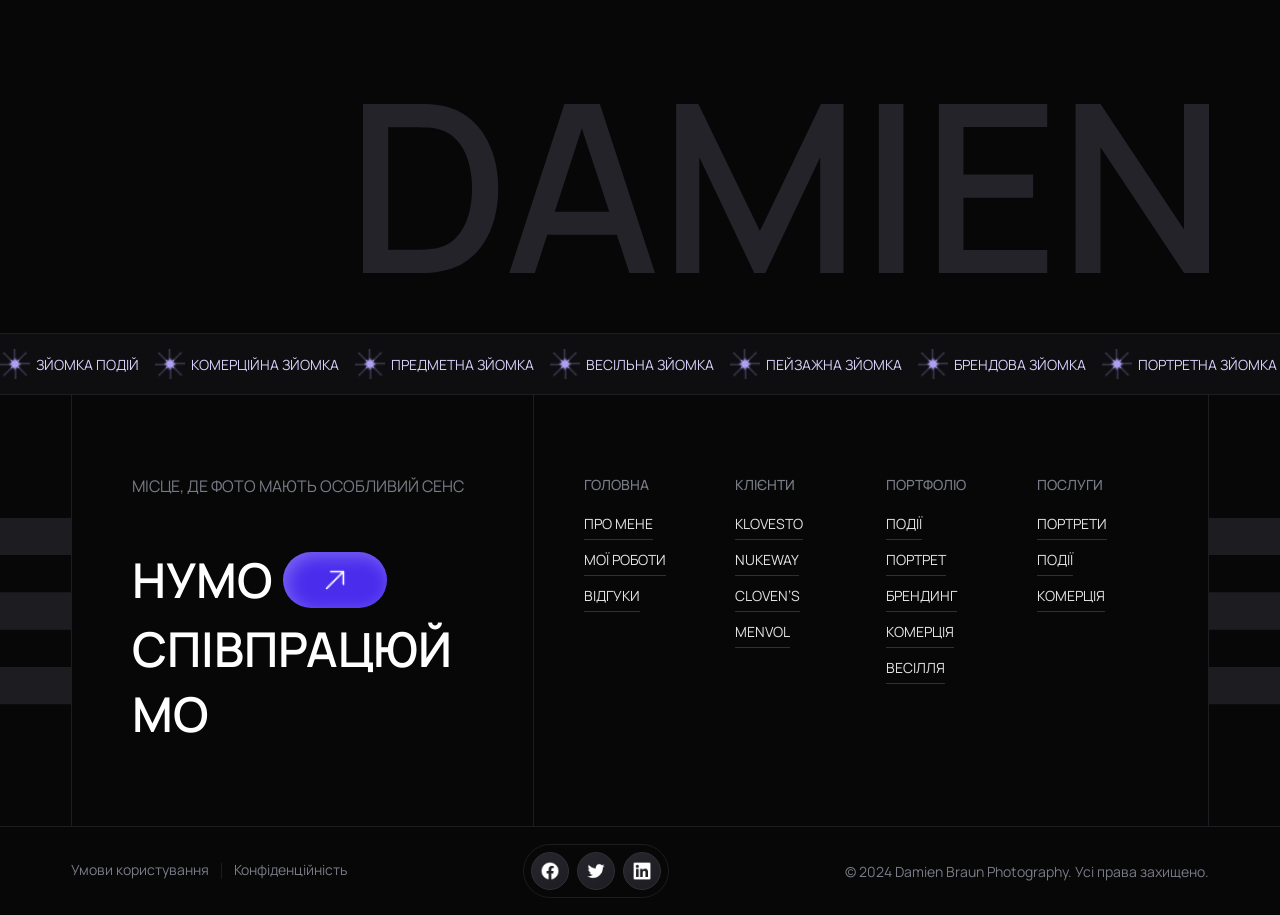
==== commit e7ad5dd6: "Load service packages from JSON" ====
--- a/index.html
+++ b/index.html
@@ -14,7 +14,7 @@
         <link rel="stylesheet" href="assets/css/style.css">
         <link rel="icon" href="assets/favicon.svg" type="image/svg+xml">
         <script src="assets/js/main.js" defer></script>
-        <script src="assets/js/service-packages.js" defer></script>
+        <script src="assets/js/service-data.js" defer></script>
         <script src="assets/js/contact.js" defer></script>
     </head>
     <body>
@@ -702,9 +702,11 @@
                 </div>
                 <div class="form-field">
                     <label for="contact-package">Пакет</label>
-                    <select class="modal-input" id="contact-package" name="package" autocomplete="off" aria-describedby="contact-package-error">
-                        <option value="">Обговорити без пакета</option>
+                    <select class="modal-input" id="contact-package" name="package" autocomplete="off" aria-describedby="package-status contact-package-error" disabled>
+                        <option value="">Завантажуємо пакети…</option>
                     </select>
+                    <p class="form-help" id="package-status" role="status">Завантажуємо пакети зйомки…</p>
+                    <button class="portfolio-card-btn" type="button" id="package-retry" hidden>Спробувати ще раз</button>
                     <span class="field-error" id="contact-package-error"></span>
                 </div>
                 <div class="form-field">
--- a/assets/css/style.css
+++ b/assets/css/style.css
@@ -2016,6 +2016,12 @@
     display: none;
 }
 
+[data-catalog-retry][hidden],
+#package-retry[hidden],
+#package-status[hidden] {
+    display: none;
+}
+
 .contact-form[data-state="error"] .form-status {
     color: #f6a2a2;
 }
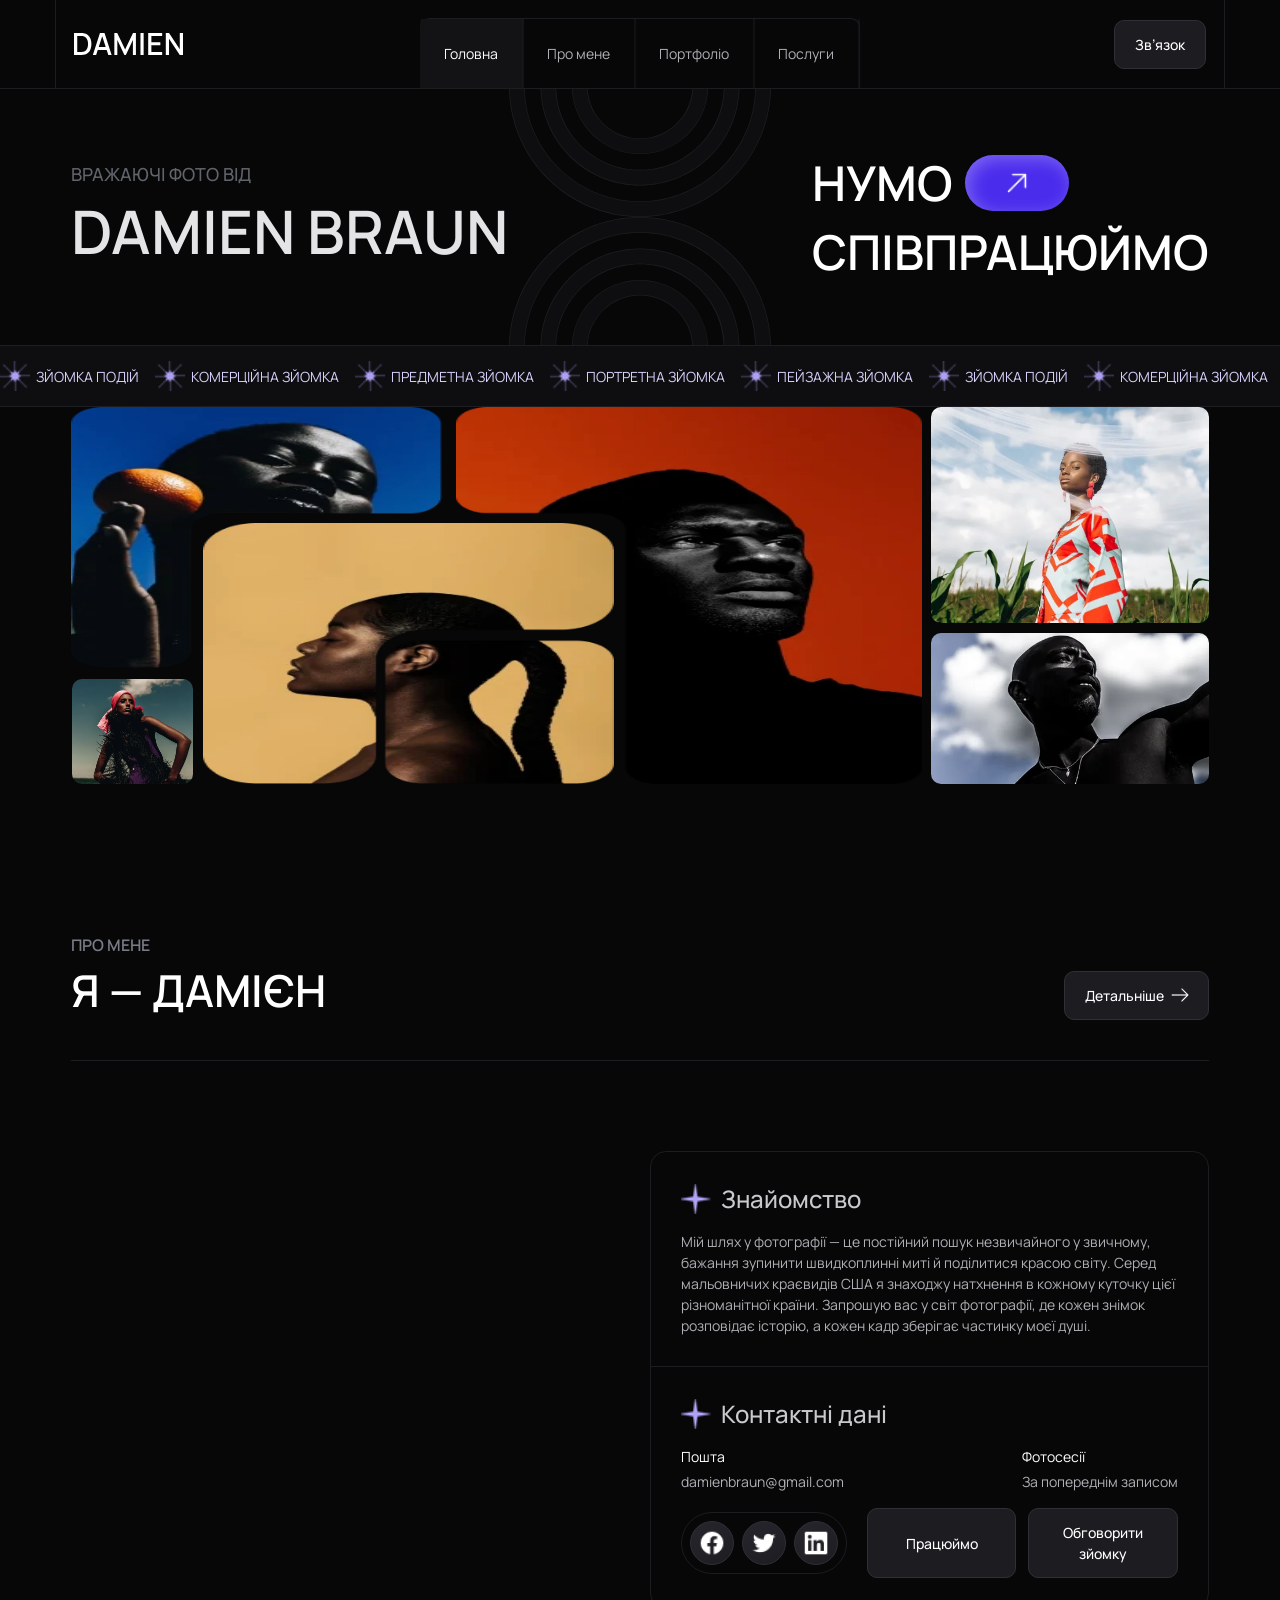
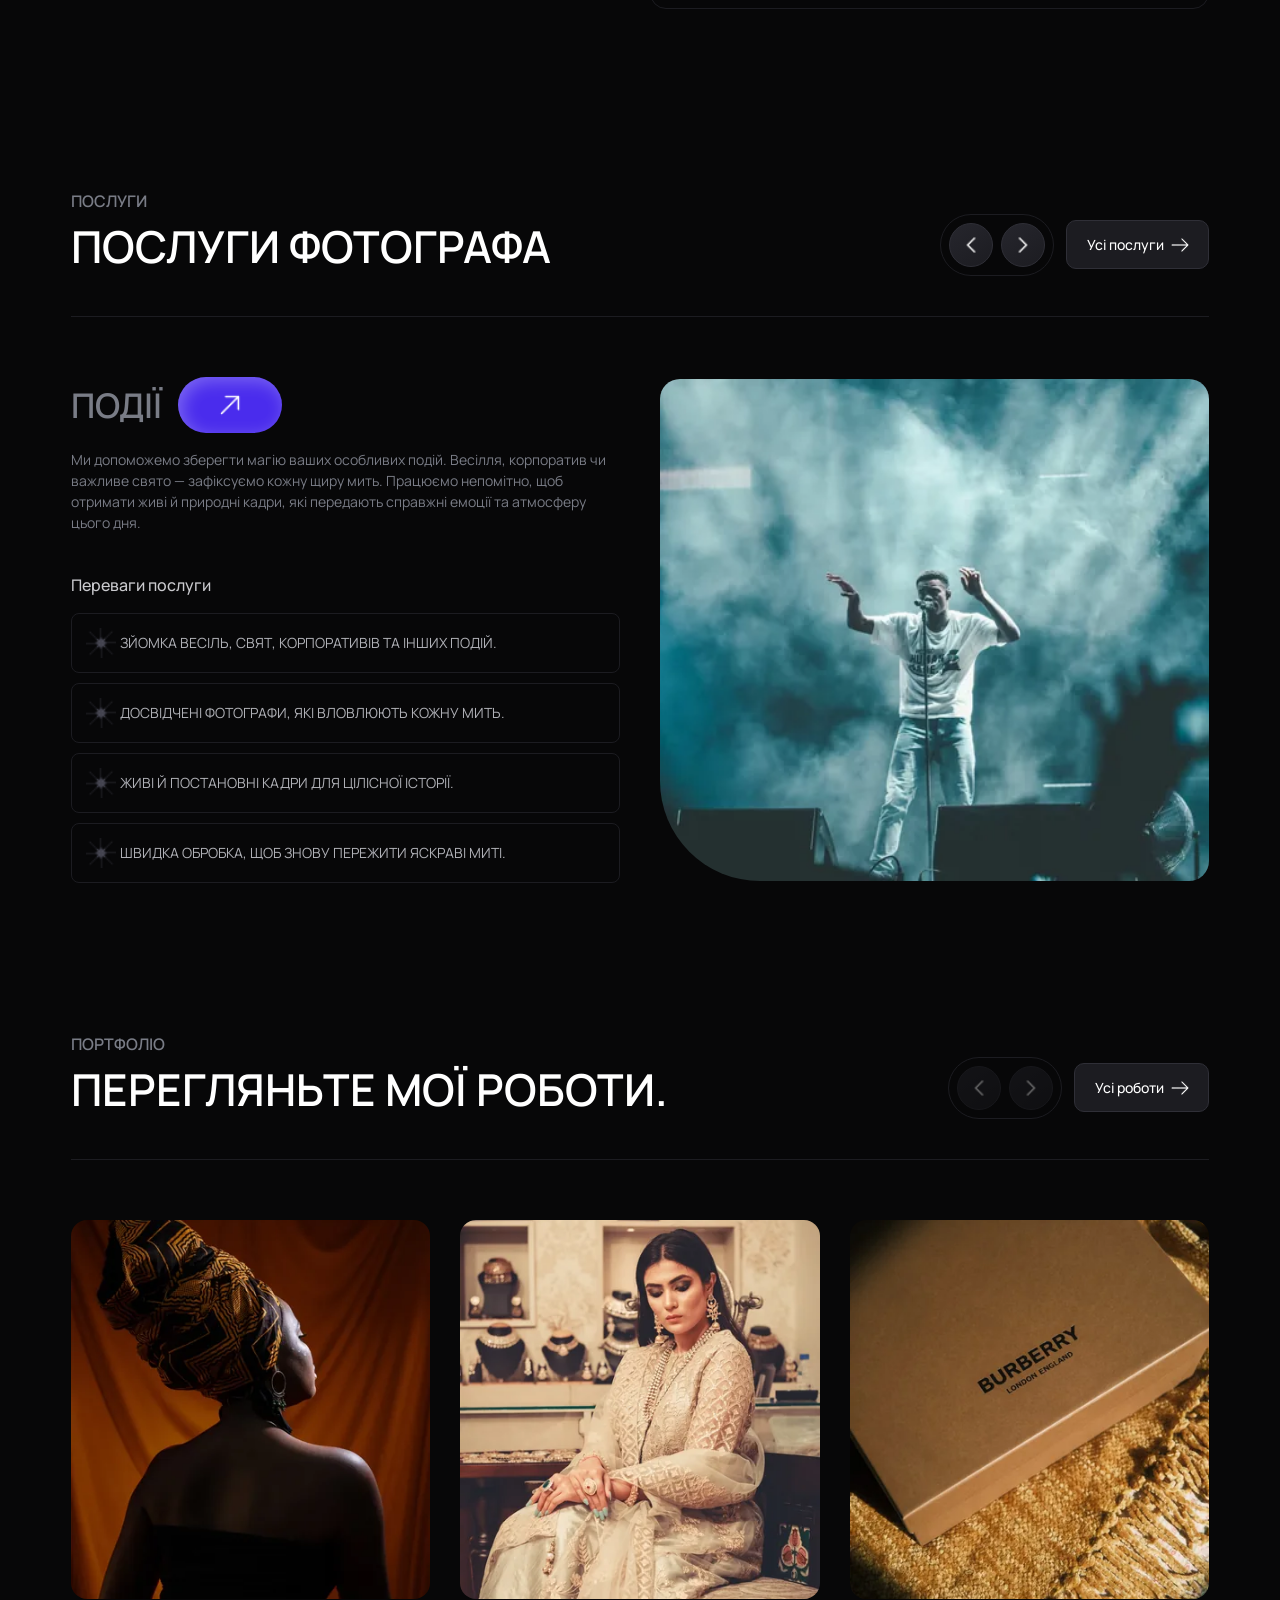
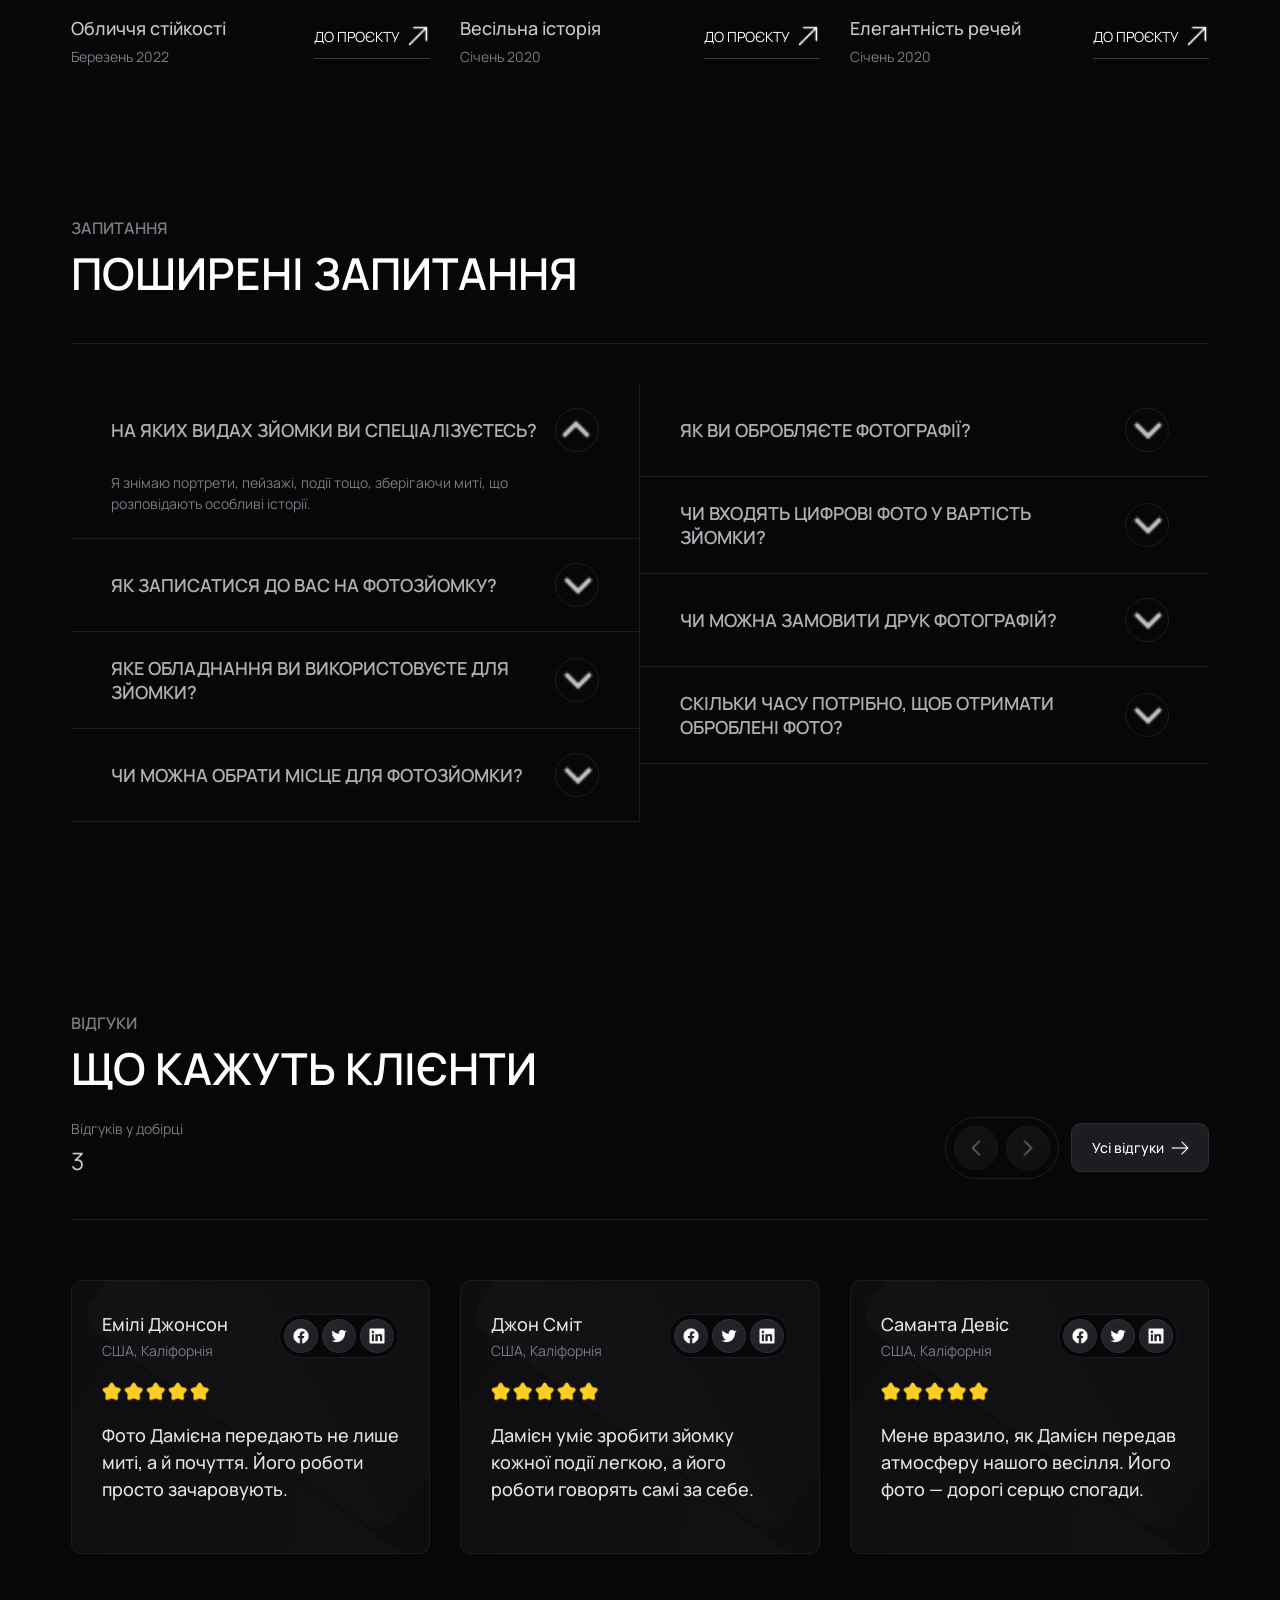
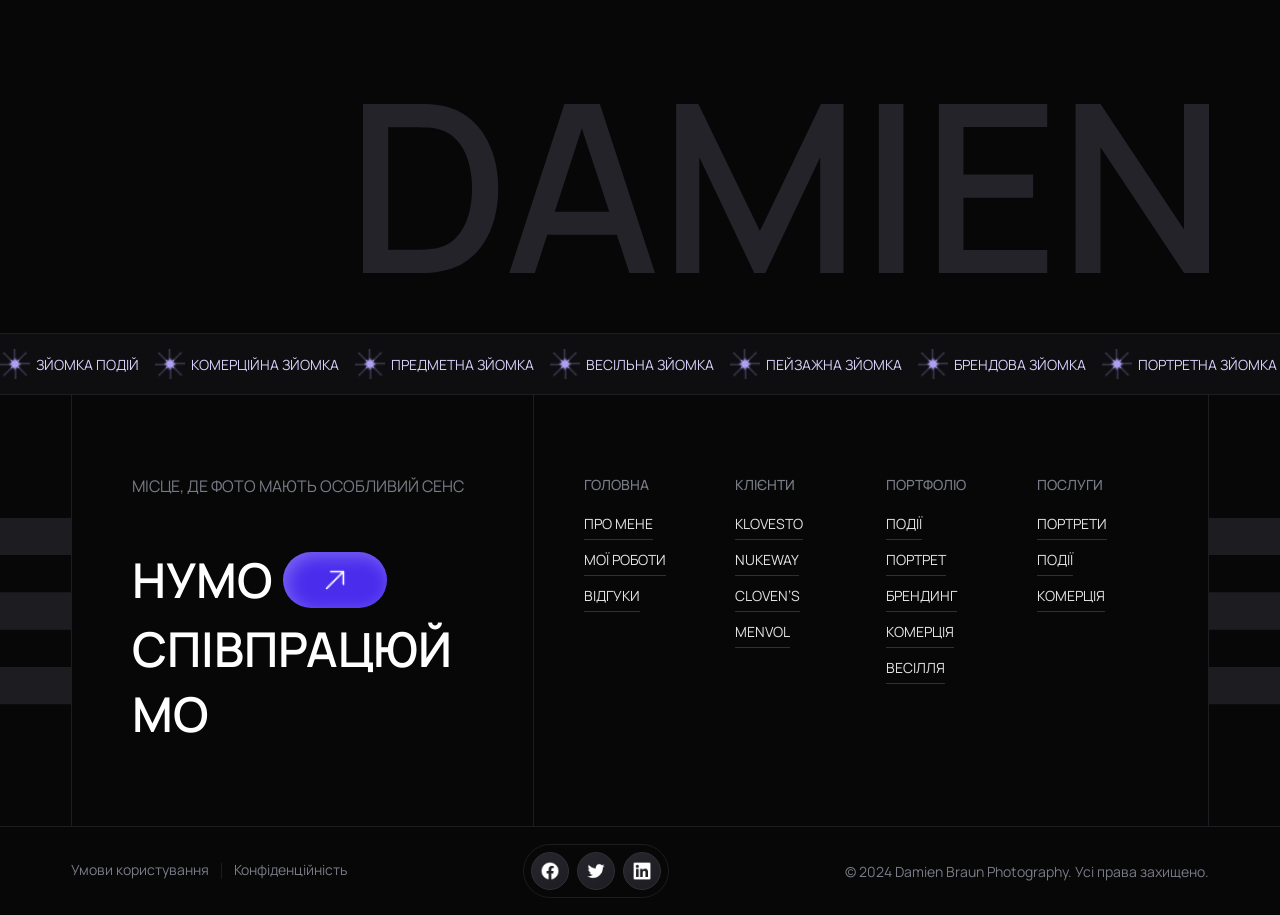
==== commit b467edec: "Update files" ====
--- a/index.html
+++ b/index.html
@@ -7,9 +7,8 @@
         <meta name="color-scheme" content="dark">
         <title>Дамієн Браун – фотограф | Головна</title>
         <meta name="description" content="Портфоліо фотографа Дамієна Брауна: портрети, зйомка подій і комерційні проєкти. Перегляньте роботи, відгуки та обговоріть власну фотосесію.">
-        <link rel="preconnect" href="https://fonts.googleapis.com">
-        <link rel="preconnect" href="https://fonts.gstatic.com" crossorigin>
-        <link href="https://fonts.googleapis.com/css2?family=Manrope:wght@400;500;600&amp;display=swap" rel="stylesheet">
+        <link rel="preload" href="assets/fonts/manrope-cyrillic.woff2" as="font" type="font/woff2" crossorigin>
+        <link rel="preload" href="assets/fonts/manrope-latin.woff2" as="font" type="font/woff2" crossorigin>
         <link rel="stylesheet" href="assets/css/_variables.css">
         <link rel="stylesheet" href="assets/css/style.css">
         <link rel="icon" href="assets/favicon.svg" type="image/svg+xml">
--- a/assets/css/_variables.css
+++ b/assets/css/_variables.css
@@ -1,3 +1,57 @@
+@font-face {
+    font-family: 'Manrope';
+    font-style: normal;
+    font-weight: 400;
+    font-display: optional;
+    src: url('../fonts/manrope-cyrillic.woff2') format('woff2');
+    unicode-range: U+0301, U+0400-045F, U+0490-0491, U+04B0-04B1, U+2116;
+}
+
+@font-face {
+    font-family: 'Manrope';
+    font-style: normal;
+    font-weight: 500;
+    font-display: optional;
+    src: url('../fonts/manrope-cyrillic.woff2') format('woff2');
+    unicode-range: U+0301, U+0400-045F, U+0490-0491, U+04B0-04B1, U+2116;
+}
+
+@font-face {
+    font-family: 'Manrope';
+    font-style: normal;
+    font-weight: 600;
+    font-display: optional;
+    src: url('../fonts/manrope-cyrillic.woff2') format('woff2');
+    unicode-range: U+0301, U+0400-045F, U+0490-0491, U+04B0-04B1, U+2116;
+}
+
+@font-face {
+    font-family: 'Manrope';
+    font-style: normal;
+    font-weight: 400;
+    font-display: optional;
+    src: url('../fonts/manrope-latin.woff2') format('woff2');
+    unicode-range: U+0000-00FF, U+0131, U+0152-0153, U+02BB-02BC, U+02C6, U+02DA, U+02DC, U+0304, U+0308, U+0329, U+2000-206F, U+20AC, U+2122, U+2191, U+2193, U+2212, U+2215, U+FEFF, U+FFFD;
+}
+
+@font-face {
+    font-family: 'Manrope';
+    font-style: normal;
+    font-weight: 500;
+    font-display: optional;
+    src: url('../fonts/manrope-latin.woff2') format('woff2');
+    unicode-range: U+0000-00FF, U+0131, U+0152-0153, U+02BB-02BC, U+02C6, U+02DA, U+02DC, U+0304, U+0308, U+0329, U+2000-206F, U+20AC, U+2122, U+2191, U+2193, U+2212, U+2215, U+FEFF, U+FFFD;
+}
+
+@font-face {
+    font-family: 'Manrope';
+    font-style: normal;
+    font-weight: 600;
+    font-display: optional;
+    src: url('../fonts/manrope-latin.woff2') format('woff2');
+    unicode-range: U+0000-00FF, U+0131, U+0152-0153, U+02BB-02BC, U+02C6, U+02DA, U+02DC, U+0304, U+0308, U+0329, U+2000-206F, U+20AC, U+2122, U+2191, U+2193, U+2212, U+2215, U+FEFF, U+FFFD;
+}
+
 :root {
     --bg-main: #070708;
     --bg-header: #0e0e10;
@@ -51,3 +105,99 @@
     --action-width: 5rem;
     --action-height: 3rem;
 }
+
+/*
+Copyright 2018 The Manrope Project Authors (https://github.com/googlefonts/manrope)
+
+This Font Software is licensed under the SIL Open Font License, Version 1.1.
+This license is copied below, and is also available with a FAQ at:
+http://scripts.sil.org/OFL
+
+
+-----------------------------------------------------------
+SIL OPEN FONT LICENSE Version 1.1 - 26 February 2007
+-----------------------------------------------------------
+
+PREAMBLE
+The goals of the Open Font License (OFL) are to stimulate worldwide
+development of collaborative font projects, to support the font creation
+efforts of academic and linguistic communities, and to provide a free and
+open framework in which fonts may be shared and improved in partnership
+with others.
+
+The OFL allows the licensed fonts to be used, studied, modified and
+redistributed freely as long as they are not sold by themselves. The
+fonts, including any derivative works, can be bundled, embedded,
+redistributed and/or sold with any software provided that any reserved
+names are not used by derivative works. The fonts and derivatives,
+however, cannot be released under any other type of license. The
+requirement for fonts to remain under this license does not apply
+to any document created using the fonts or their derivatives.
+
+DEFINITIONS
+"Font Software" refers to the set of files released by the Copyright
+Holder(s) under this license and clearly marked as such. This may
+include source files, build scripts and documentation.
+
+"Reserved Font Name" refers to any names specified as such after the
+copyright statement(s).
+
+"Original Version" refers to the collection of Font Software components as
+distributed by the Copyright Holder(s).
+
+"Modified Version" refers to any derivative made by adding to, deleting,
+or substituting -- in part or in whole -- any of the components of the
+Original Version, by changing formats or by porting the Font Software to a
+new environment.
+
+"Author" refers to any designer, engineer, programmer, technical
+writer or other person who contributed to the Font Software.
+
+PERMISSION & CONDITIONS
+Permission is hereby granted, free of charge, to any person obtaining
+a copy of the Font Software, to use, study, copy, merge, embed, modify,
+redistribute, and sell modified and unmodified copies of the Font
+Software, subject to the following conditions:
+
+1) Neither the Font Software nor any of its individual components,
+in Original or Modified Versions, may be sold by itself.
+
+2) Original or Modified Versions of the Font Software may be bundled,
+redistributed and/or sold with any software, provided that each copy
+contains the above copyright notice and this license. These can be
+included either as stand-alone text files, human-readable headers or
+in the appropriate machine-readable metadata fields within text or
+binary files as long as those fields can be easily viewed by the user.
+
+3) No Modified Version of the Font Software may use the Reserved Font
+Name(s) unless explicit written permission is granted by the corresponding
+Copyright Holder. This restriction only applies to the primary font name as
+presented to the users.
+
+4) The name(s) of the Copyright Holder(s) or the Author(s) of the Font
+Software shall not be used to promote, endorse or advertise any
+Modified Version, except to acknowledge the contribution(s) of the
+Copyright Holder(s) and the Author(s) or with their explicit written
+permission.
+
+5) The Font Software, modified or unmodified, in part or in whole,
+must be distributed entirely under this license, and must not be
+distributed under any other license. The requirement for fonts to
+remain under this license does not apply to any document created
+using the Font Software.
+
+TERMINATION
+This license becomes null and void if any of the above conditions are
+not met.
+
+DISCLAIMER
+THE FONT SOFTWARE IS PROVIDED "AS IS", WITHOUT WARRANTY OF ANY KIND,
+EXPRESS OR IMPLIED, INCLUDING BUT NOT LIMITED TO ANY WARRANTIES OF
+MERCHANTABILITY, FITNESS FOR A PARTICULAR PURPOSE AND NONINFRINGEMENT
+OF COPYRIGHT, PATENT, TRADEMARK, OR OTHER RIGHT. IN NO EVENT SHALL THE
+COPYRIGHT HOLDER BE LIABLE FOR ANY CLAIM, DAMAGES OR OTHER LIABILITY,
+INCLUDING ANY GENERAL, SPECIAL, INDIRECT, INCIDENTAL, OR CONSEQUENTIAL
+DAMAGES, WHETHER IN AN ACTION OF CONTRACT, TORT OR OTHERWISE, ARISING
+FROM, OUT OF THE USE OR INABILITY TO USE THE FONT SOFTWARE OR FROM
+OTHER DEALINGS IN THE FONT SOFTWARE.
+*/
